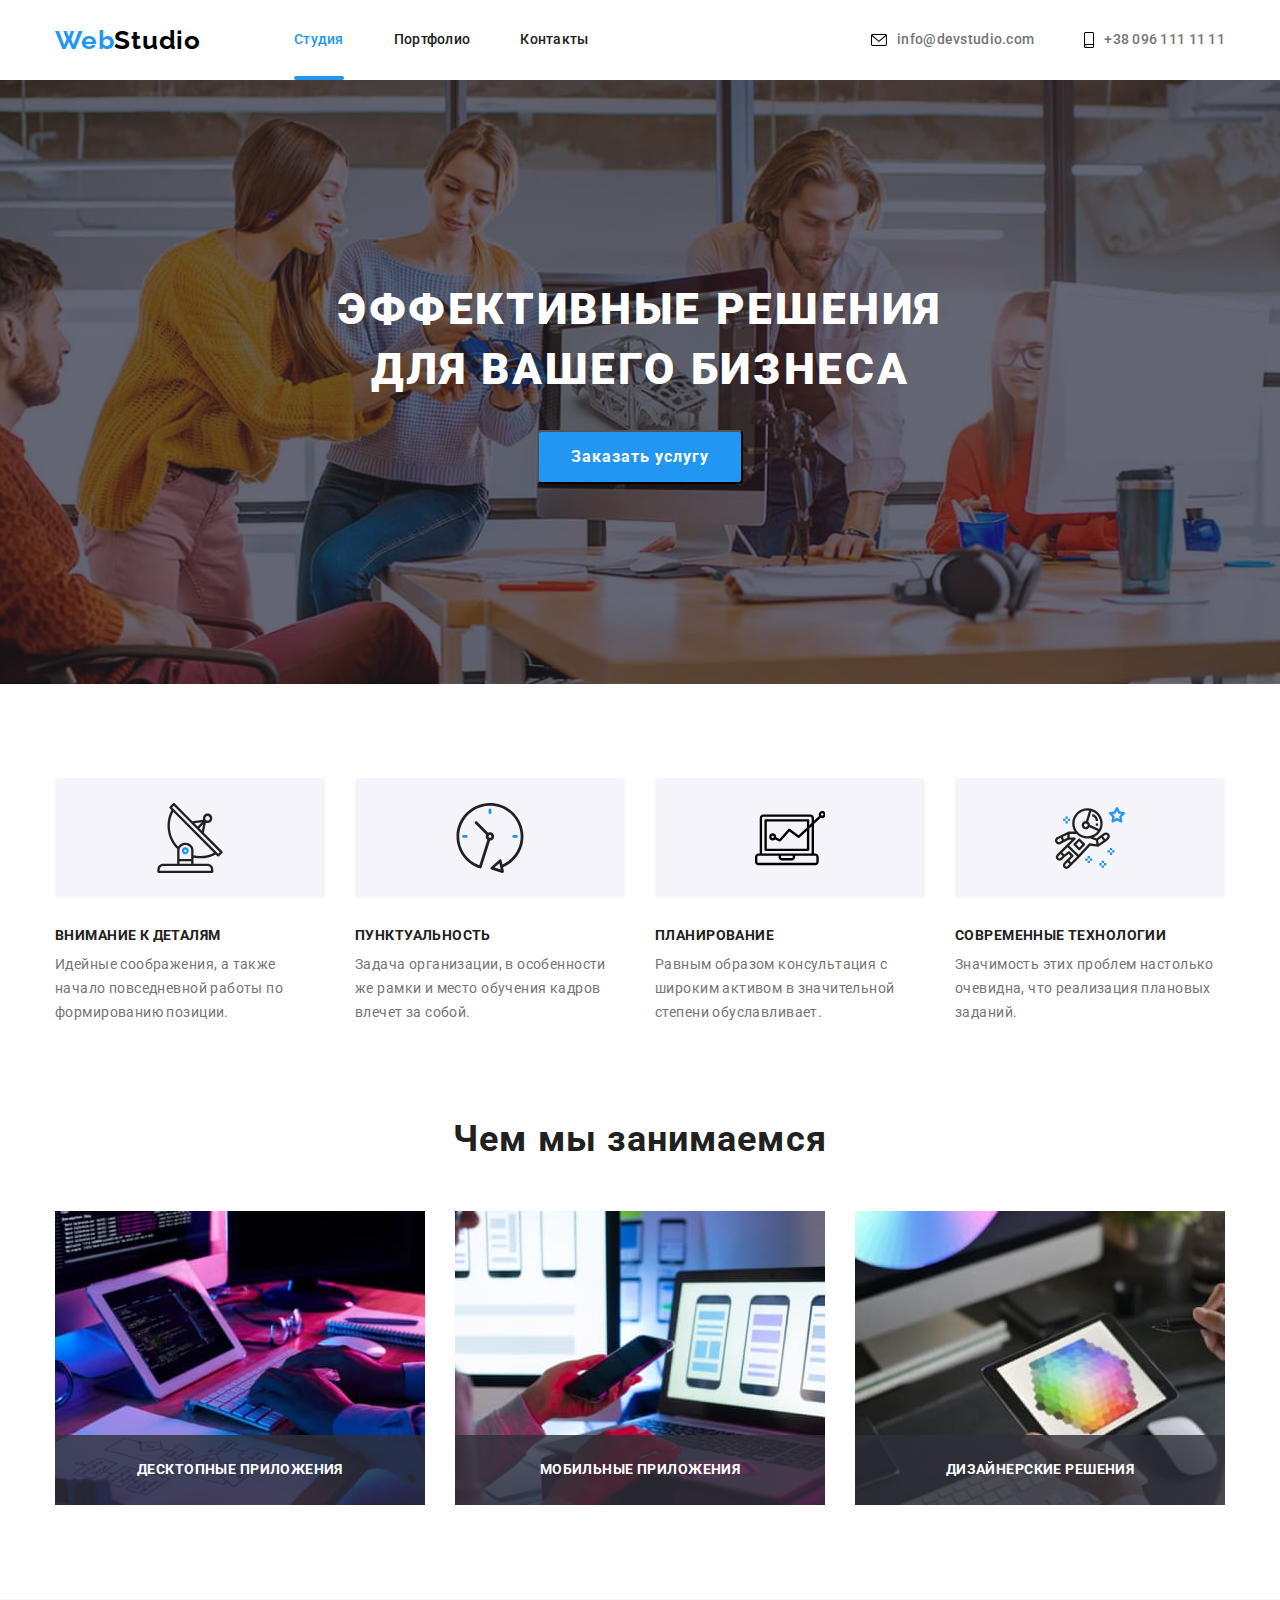
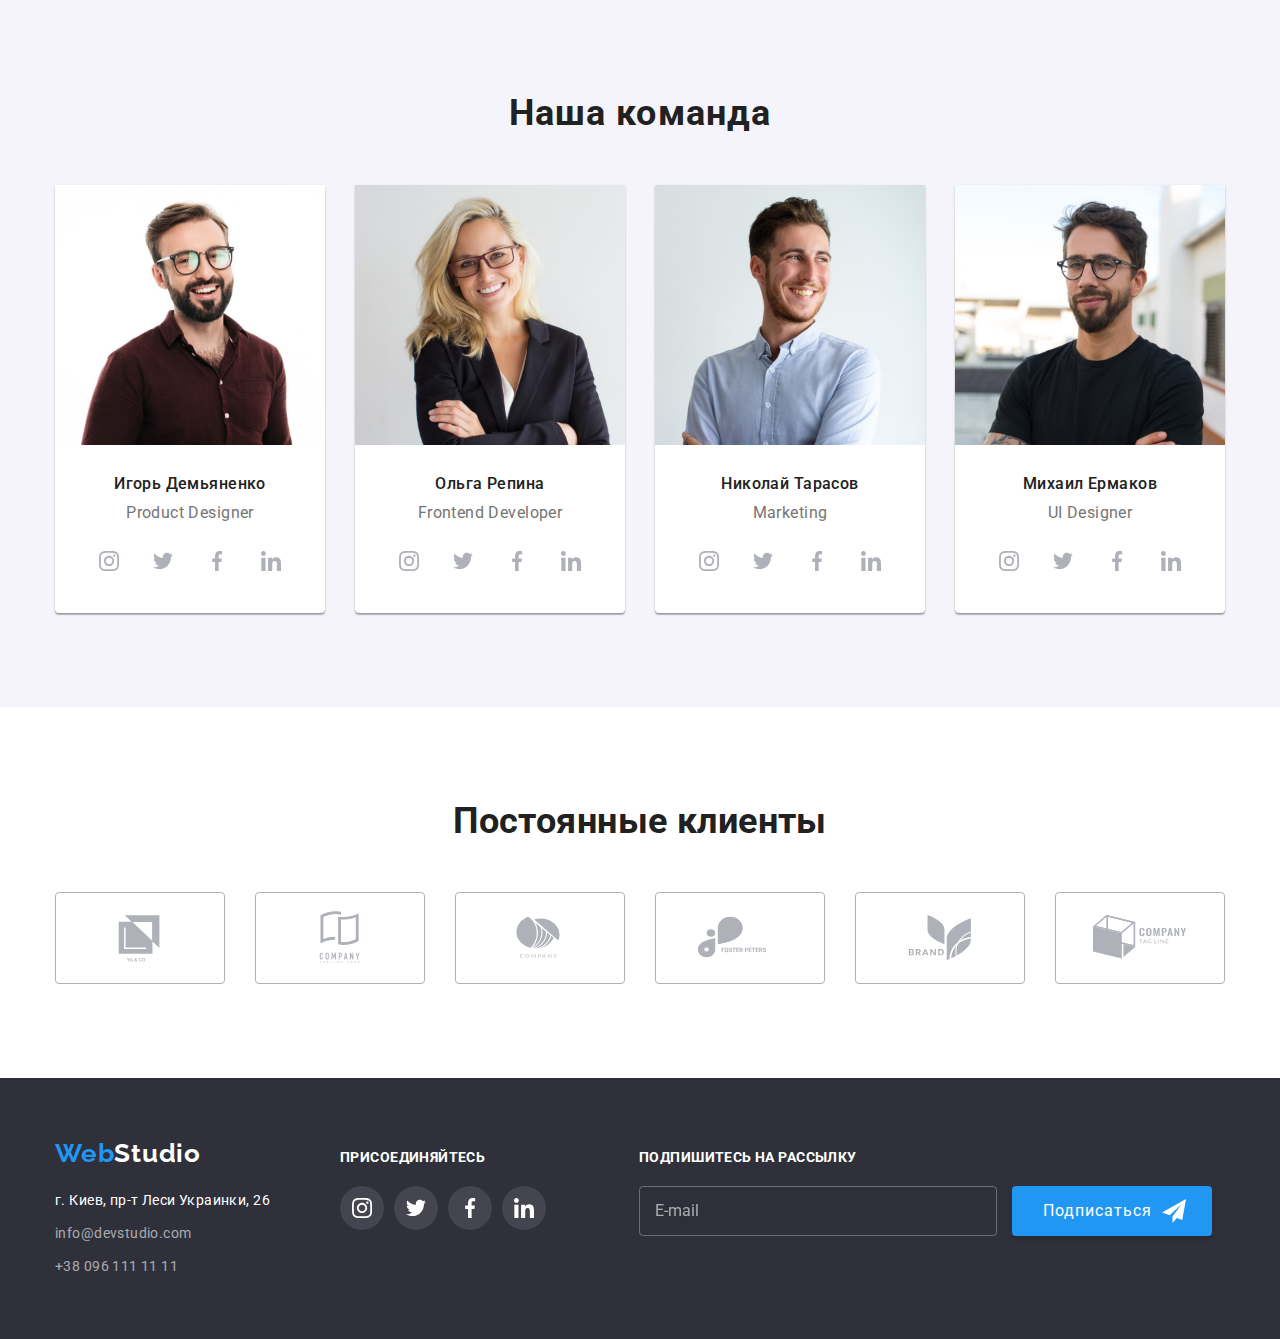
==== index.html @ 23ea7b69 "перенесены файлы 7 дз" ====
<!DOCTYPE html>
<html lang="ru">
    <head>
        <meta charset="UTF-8">
        <meta http-equiv="X-UA-Compatible" content="IE=edge">
        <meta name="viewport" content="width=device-width, initial-scale=1.0">
        <title>WebStudio</title>
        <link href="https://fonts.googleapis.com/css2?family=Raleway:wght@700&family=Roboto:wght@400;500;700;900&display=swap"
            rel="stylesheet">
        <link rel="stylesheet" href="https://cdnjs.cloudflare.com/ajax/libs/modern-normalize/0.2.0/modern-normalize.min.css">
        <link rel="stylesheet" href="./styles.css">
        <link rel="stylesheet" href="./css/main.min.css">
    </head>
    <body>
    <!-- шапка страницы -->
        <header class="header">
            <div class="container">
                <nav class="nav">
                    <a class="logo" lang="en" href="./index.html"> Web<span class="logo--black">Studio</span></a>
                    <ul class="nav__list list">
                        <li class="nav__item">
                            <a class="nav__link nav__link--current" href="./index.html">Студия</a>
                        </li>
                        <li class="nav__item">
                            <a class="nav__link" href="./portfolio.html">Портфолио</a>
                        </li>
                        <li class="nav__item">
                            <a class="nav__link" href="">Контакты</a>
                        </li>
                    </ul>
                </nav>
                <ul class="contacts-list list">
                    <li class="contacts-list__item">
                        <a class="contacts-list__link" href="mailto:info@devstudio.com">
                            <svg class="icon-envelope" width="16px" height="12px">
                                <use href="./images/svg/symbol-defs.svg#icon-envelope"></use>
                            </svg>
                            info@devstudio.com
                        </a>   
                    </li>
                    <li class="contacts-list__item">
                        <a class="contacts-list__link" href="tel:+380961111111">
                            <svg class="icon-phone" width="10px" height="16px">
                                <use href="./images/svg/symbol-defs.svg#icon-smartphone"></use>
                            </svg>
                                +38 096 111 11 11
                        </a>  
                    </li>
                </ul>
            </div>
        </header>

    <!-- тело страницы -->
        <main class="main">
            <!-- секция баннер -->
            <section class="banner section">
                <div class="container">
                    <h1 class="banner__title"><span>Эффективные решения для вашего бизнеса</span></h1>
                    <button class="banner__button" type="button" data-modal-open>Заказать услугу</button>   
                </div>
            </section>
            <!-- секция преимущества -->
            <section class="advantages section">
                <div class="container">
                    <h2 class="visually-hidden">Преимущества</h2>
                        <ul class="advantages__list list">
                            <li class="advantages__item">
                                <div class="advantages__icon">
                                    <svg class="icon-antenna" width="70px" height="70px">
                                        <use href="./images/svg/symbol-defs.svg#icon-antenna"></use>
                                    </svg>
                                </div>
                                <h3 class="advantages__title">Внимание к деталям</h3>
                                <p class="advantages__text">Идейные соображения, а также начало повседневной работы по формированию позиции.</p>
                            </li>
                            <li class="advantages__item">
                                <div class="advantages__icon">
                                    <svg class="icon-clock" width="70px" height="70px">
                                        <use href="./images/svg/symbol-defs.svg#icon-clock"></use>
                                    </svg>
                                </div>
                                <h3 class="advantages__title">Пунктуальность</h3>
                                <p class="advantages__text">Задача организации, в особенности же рамки и место обучения кадров влечет за собой.</p>
                            </li>
                            <li class="advantages__item">
                                <div class="advantages__icon">
                                    <svg class="icon-vector" width="70px" height="70px">
                                        <use href="./images/svg/symbol-defs.svg#icon-vector"></use>
                                    </svg>
                                </div>
                                <h3 class="advantages__title">Планирование</h3>
                                <p class="advantages__text">Равным образом консультация с широким активом в значительной степени обуславливает.</p>
                            </li>
                            <li class="advantages__item">
                                <div class="advantages__icon">
                                    <svg class="icon-astronaut" width="70px" height="70px">
                                        <use href="./images/svg/symbol-defs.svg#icon-astronaut"></use>
                                    </svg>
                                </div>
                                <h3 class="advantages__title">Современные технологии</h3>
                                <p class="advantages__text">Значимость этих проблем настолько очевидна, что реализация плановых заданий.</p>
                            </li>
                        </ul> 
                </div>
            </section>
            <!-- секция чем мы занимаемся -->
            <section class="works section">
                <div class="container">
                    <h2 class="works__title title">Чем мы занимаемся</h2>
                    <ul class="works-list list">
                        <li class="works-list__item">
                            <img src="./images/work1.jpg" alt="Человека набирает html код страницы" width="370">
                            <p class="works-list__description">Десктопные приложения</p>
                        </li>
                        <li class="works-list__item">
                            <img src="./images/work2.jpg" alt="Человек адаптирует вид страницы ноутбука на мобильный телефон" width="370">
                            <p class="works-list__description">Мобильные приложения</p>
                        </li>
                        <li class="works-list__item">
                            <img src="./images/work3.jpg" alt="Человека выбирает градиент цветов на планшете" width="370">
                            <p class="works-list__description">Дизайнерские решения</p>
                        </li>
                    </ul>
                </div>
            </section>
            <!-- секция команда -->
            <section class="team section">
                <div class="container">
                    <h2 class="team__title title">Наша команда</h2>
                    <ul class="team-list list">
                        <li class="team-list__item">
                            <img src="./images/team1.jpg" alt="Игорь Демьяненко" width="270">
                            <div class="team-content">
                                <h3 class="team-list__title title">Игорь Демьяненко</h3>
                                <p class="team-list__text" lang="en">Product Designer</p>
                                <ul class="sociale-list list sociale-list__team">
                                    <li class="sociale-list__item">
                                        <a class="sociale-list__link sociale-list__link--transparent" href="">
                                            <svg class="sociale-list__icon sociale-list__icon--grey">
                                                <use href="./images/svg/symbol-defs.svg#icon-instagram"></use>
                                            </svg>
                                        </a>
                                    </li>
                                    <li class="sociale-list__item">
                                        <a class="sociale-list__link sociale-list__link--transparent" href="">
                                            <svg class="sociale-list__icon sociale-list__icon--grey">
                                                <use href="./images/svg/symbol-defs.svg#icon-twitter"></use>
                                            </svg>
                                        </a>
                                    </li>
                                    <li class="sociale-list__item">
                                        <a class="sociale-list__link sociale-list__link--transparent" href="">
                                            <svg class="sociale-list__icon sociale-list__icon--grey">
                                                <use href="./images/svg/symbol-defs.svg#icon-facebook"></use>
                                            </svg>
                                        </a>
                                    </li>
                                    <li class="sociale-list__item">
                                        <a class="sociale-list__link sociale-list__link--transparent" href="">
                                            <svg class="sociale-list__icon sociale-list__icon--grey">
                                                <use href="./images/svg/symbol-defs.svg#icon-linkedin"></use>
                                            </svg>
                                        </a>
                                    </li>
                                </ul>
                            </div>
                        </li>
                        <li class="team-list__item">
                            <img src="./images/team2.jpg" alt="Ольга Репина" width="270">
                            <div class="team-content">
                                <h3 class="team-list__title title">Ольга Репина</h3>
                                <p class="team-list__text" lang="en">Frontend Developer</p>
                                <ul class="sociale-list list sociale-list__team">
                                    <li class="sociale-list__item">
                                        <a class="sociale-list__link sociale-list__link--transparent" href="">
                                            <svg class="sociale-list__icon sociale-list__icon--grey">
                                                <use href="./images/svg/symbol-defs.svg#icon-instagram"></use>
                                            </svg>
                                        </a>
                                    </li>
                                    <li class="sociale-list__item">
                                        <a class="sociale-list__link sociale-list__link--transparent" href="">
                                            <svg class="sociale-list__icon sociale-list__icon--grey">
                                                <use href="./images/svg/symbol-defs.svg#icon-twitter"></use>
                                            </svg>
                                        </a>
                                    </li>
                                    <li class="sociale-list__item">
                                        <a class="sociale-list__link sociale-list__link--transparent" href="">
                                            <svg class="sociale-list__icon sociale-list__icon--grey">
                                                <use href="./images/svg/symbol-defs.svg#icon-facebook"></use>
                                            </svg>
                                        </a>
                                    </li>
                                    <li class="sociale-list__item">
                                        <a class="sociale-list__link sociale-list__link--transparent" href="">
                                            <svg class="sociale-list__icon sociale-list__icon--grey">
                                                <use href="./images/svg/symbol-defs.svg#icon-linkedin"></use>
                                            </svg>
                                        </a>
                                    </li>
                                </ul>
                            </div>
                        </li>
                        <li class="team-list__item">
                            <img src="./images/team3.jpg" alt="Николай Тарасов" width="270">
                            <div class="team-content">
                                <h3 class="team-list__title title">Николай Тарасов</h3>
                                <p class="team-list__text" lang="en">Marketing</p>
                                <ul class="sociale-list list sociale-list__team">
                                    <li class="sociale-list__item">
                                        <a class="sociale-list__link sociale-list__link--transparent" href="">
                                            <svg class="sociale-list__icon sociale-list__icon--grey">
                                                <use href="./images/svg/symbol-defs.svg#icon-instagram"></use>
                                            </svg>
                                        </a>
                                    </li>
                                    <li class="sociale-list__item">
                                        <a class="sociale-list__link sociale-list__link--transparent" href="">
                                            <svg class="sociale-list__icon sociale-list__icon--grey">
                                                <use href="./images/svg/symbol-defs.svg#icon-twitter"></use>
                                            </svg>
                                        </a>
                                    </li>
                                    <li class="sociale-list__item">
                                        <a class="sociale-list__link sociale-list__link--transparent" href="">
                                            <svg class="sociale-list__icon sociale-list__icon--grey">
                                                <use href="./images/svg/symbol-defs.svg#icon-facebook"></use>
                                            </svg>
                                        </a>
                                    </li>
                                    <li class="sociale-list__item">
                                        <a class="sociale-list__link sociale-list__link--transparent" href="">
                                            <svg class="sociale-list__icon sociale-list__icon--grey">
                                                <use href="./images/svg/symbol-defs.svg#icon-linkedin"></use>
                                            </svg>
                                        </a>
                                    </li>
                                </ul>
                            </div>
                        </li>
                        <li class="team-list__item">
                            <img src="./images/team4.jpg" alt="Михаил Ермаков" width="270">
                            <div class="team-content">
                                <h3 class="team-list__title title">Михаил Ермаков</h3>
                                <p class="team-list__text" lang="en">UI Designer</p>
                                <ul class="sociale-list list sociale-list__team">
                                    <li class="sociale-list__item">
                                        <a class="sociale-list__link sociale-list__link--transparent" href="">
                                            <svg class="sociale-list__icon sociale-list__icon--grey">
                                                <use href="./images/svg/symbol-defs.svg#icon-instagram"></use>
                                            </svg>
                                        </a>
                                    </li>
                                    <li class="sociale-list__item">
                                        <a class="sociale-list__link sociale-list__link--transparent" href="">
                                            <svg class="sociale-list__icon sociale-list__icon--grey">
                                                <use href="./images/svg/symbol-defs.svg#icon-twitter"></use>
                                            </svg>
                                        </a>
                                    </li>
                                    <li class="sociale-list__item">
                                        <a class="sociale-list__link sociale-list__link--transparent" href="">
                                            <svg class="sociale-list__icon sociale-list__icon--grey">
                                                <use href="./images/svg/symbol-defs.svg#icon-facebook"></use>
                                            </svg>
                                        </a>
                                    </li>
                                    <li class="sociale-list__item">
                                        <a class="sociale-list__link sociale-list__link--transparent" href="">
                                            <svg class="sociale-list__icon sociale-list__icon--grey">
                                                <use href="./images/svg/symbol-defs.svg#icon-linkedin"></use>
                                            </svg>
                                        </a>
                                    </li>
                                </ul>
                            </div>
                        </li>
                    </ul>
                </div>
            </section>
            <!-- секция постоянные клиенты -->
            <section class="clients section">
                <div class="container">
                    <h2 class="clients__title title">Постоянные клиенты</h2>
                    <ul class="clients-list list">
                        <li class="clients-list__item">
                            <a class="clients-list__link" href="">
                                <svg class="icon-logo">
                                    <use href="./images/svg/symbol-defs.svg#icon-logo1"></use>
                                </svg>
                            </a>
                        </li>
                        <li class="clients-list__item">
                            <a class="clients-list__link" href="">
                               <svg class="icon-logo">
                                   <use href="./images/svg/symbol-defs.svg#icon-logo2"></use>
                               </svg>
                            </a>
                        </li>
                        <li class="clients-list__item">
                            <a class="clients-list__link" href="">
                               <svg class="icon-logo">
                                   <use href="./images/svg/symbol-defs.svg#icon-logo3"></use>
                               </svg>
                            </a>
                        </li>
                        <li class="clients-list__item"> 
                            <a class="clients-list__link" href="">
                                <svg class="icon-logo">
                                    <use href="./images/svg/symbol-defs.svg#icon-logo4"></use>
                                </svg>
                            </a>
                        </li>
                        <li class="clients-list__item">
                            <a class="clients-list__link" href="">
                                <svg class="icon-logo">
                                    <use href="./images/svg/symbol-defs.svg#icon-logo5"></use>
                                </svg>
                            </a> 
                        </li>
                        <li class="clients-list__item"> 
                            <a class="clients-list__link" href="">
                                <svg class="icon-logo">
                                    <use href="./images/svg/symbol-defs.svg#icon-logo6"></use>
                                </svg>
                            </a>
                        </li>
                    </ul>
                </div>
            </section>
        </main>
    <!-- футер -->
        <footer class="footer">
            <div class="container">
                <div>
                    <a class="footer__logo logo" lang="en" href="./index.html">Web<span class="logo--white">Studio</span></a>
                    <address>
                        <ul class="footer-contacts list">
                            <li class="footer-contacts__item">
                                <a class="footer-contacts__adress" href="https://goo.gl/maps/Vb78Npx7TWDgtV2aA" target="_blank" rel="noreferrer noopener">г. Киев, пр-т Леси Украинки, 26</a>
                            </li>
                            <li class="footer-contacts__item">
                                <a class="footer-contacts__mail" href="mailto:info@devstudio.com">info@devstudio.com</a>
                            </li>
                            <li class="footer-contacts__item">
                                <a class="footer-contacts__tel" href="tel:+380961111111">+38 096 111 11 11</a>
                            </li>
                        </ul>
                    </address>
                </div>
                <div class="footer-sociale">
                    <h2 class="footer-sociale__title title">Присоединяйтесь</h2>
                    <ul class="sociale-list list">
                        <li class="sociale-list__item">
                            <a class="sociale-list__link sociale-list__link--dark" href="">
                                <svg class="sociale-list__icon sociale-list__icon-white">
                                    <use href="./images/svg/symbol-defs.svg#icon-instagram"></use>
                                </svg>
                            </a>
                        </li>
                        <li class="sociale-list__item">
                            <a class="sociale-list__link sociale-list__link--dark" href="">
                                <svg class="sociale-list__icon sociale-list__icon-white">
                                    <use href="./images/svg/symbol-defs.svg#icon-twitter"></use>
                                </svg>
                            </a>
                        </li>
                        <li class="sociale-list__item">
                            <a class="sociale-list__link sociale-list__link--dark" href="">
                                <svg class="sociale-list__icon sociale-list__icon-white">
                                    <use href="./images/svg/symbol-defs.svg#icon-facebook"></use>
                                </svg>
                            </a>
                        </li>
                        <li class="sociale-list__item">
                            <a class="sociale-list__link sociale-list__link--dark" href="">
                                <svg class="sociale-list__icon sociale-list__icon-white">
                                    <use href="./images/svg/symbol-defs.svg#icon-linkedin"></use>
                                </svg>
                            </a>
                        </li>
                    </ul>
                </div>
                <div class="subscription">
                    <h2 class="subscription__title title">Подпишитесь на рассылку</h2>
                    <form name="subscription__form">
                        <label for="email">
                            <input class="footer__input" type="email" name="email" id="email" placeholder="E-mail"/>
                        </label>                                        
                        <button class="footer__button" type="submit">Подписаться
                            <svg class="icon-submit" width="24px" height="24px">
                                <use href="./images/svg/symbol-defs.svg#icon-send"></use>
                            </svg>
                        </button>
                    </form>
                </div>
            </div>
        </footer>
        <div class="backdrop is-hidden" data-modal>
            <div class="modal">
                <button class="modal__button--close" data-modal-close>
                    <svg class="icon-close" width="18px" height="18px">
                        <use href="./images/svg/symbol-defs.svg#icon-close"></use>
                    </svg>
                </button>
                <form class="modal-form" action="#">
                    <div class="modal-form__wrapper">
                        <p class="modal-form__head">Оставьте свои данные, мы вам перезвоним</p>
                        <label class="modal-form__type" for="user-name"> Имя
                            <span class="modal-form__box">
                                <input class="modal-form__input" type="text" name="user-name" id="user-name" minlength="2" pattern="[a-zA-Zа-яёА-ЯЁ]+" title="Имя должно содержать символы латиницы или кирилицы" required>
                                <svg class="modal-form__icon" width="18px" height="18px">
                                    <use href="./images/svg/symbol-defs.svg#icon-user"></use>
                                </svg>
                            </span>
                        </label>
                        <label class="modal-form__type" for="phone-number"> Телефон
                            <span class="modal-form__box">
                                <input class="modal-form__input" type="tel" name="phone-number" id="phone-number" pattern="[0-9]{3}-[0-9]{3}-[0-9]{2}-[0-9]{2}" title="000-000-00-00" required>
                                <svg class="modal-form__icon" width="18px" height="18px">
                                    <use href="./images/svg/symbol-defs.svg#icon-phone"></use>
                                </svg>
                            </span>
                        </label>
                        <label class="modal-form__type" for="mail"> Почта
                            <span class="modal-form__box">
                                <input class="modal-form__input" type="email" name="email" id="mail" required>
                                <svg class="modal-form__icon" width="18px" height="18px">
                                    <use href="./images/svg/symbol-defs.svg#icon-email"></use>
                                </svg>
                            </span>
                        </label>
                        <label class="modal-form__type" for="feedback"> Комментарий
                            <span class="modal-form__box">
                                <textarea class="modal-form__feedback" name="text" id="feedback" placeholder="Введите текст"></textarea>
                            </span>
                        </label>
                        <label class="checkbox-label" for="modal-checkbox">
                            <input class="modal-form__checkbox visually-hidden" type="checkbox" id="modal-checkbox"/>
                            <span class="checkbox-box"></span>
                            <span class="modal-form__text">
                                <span class="modal-form__link">Соглашаюсь с рассылкой и принимаю
                                    <a class="modal-form__contract-link" href="#">Условия договора</a>
                                </span>
                            </span>
                        </label>
                        <button class="modal__button--submit" type="submit">Отправить</button>
                    </div>
                </form>
            </div>
        </div>
        <script src="./js/modal.js"></script>
    </body>
</html>
---- css/main.min.css ----
:root{--title-text-color: #212121;--primary-text-color: #757575;--accent-color: #2196f3}.visually-hidden{position:absolute !important;clip:rect(1px 1px 1px 1px);clip:rect(1px, 1px, 1px, 1px);padding:0 !important;border:0 !important;height:1px !important;width:1px !important;overflow:hidden}html{box-sizing:border-box}*,*::before,*::after{box-sizing:border-box}body{font-family:Roboto, sans-serif;font-size:14px;line-height:1.71;letter-spacing:0.03em;color:var(--primary-text-color)}h1,h2,h3,h4,h5,h6,p,ul,ol{margin:0;padding:0}img{display:block}.title{color:var(--title-text-color);font-weight:bold;font-size:36px;line-height:1.16}.list{list-style:none;margin:0;padding:0}.section{padding-top:94px;padding-bottom:94px}.container{width:1200px;padding-right:15px;padding-left:15px;margin:0px auto}.banner__button{font-family:inherit;font-weight:bold;font-size:16px;line-height:1.87;letter-spacing:0.06em;color:#ffffff;background:var(--accent-color);padding:10px 32px;border-radius:4px;display:block;margin-right:auto;margin-left:auto}.sociale-list{display:flex}.sociale-list__item:not(:first-child){margin-left:10px}.sociale-list__icon{width:20px;height:20px;fill:#ffffff}.sociale-list__icon--grey{fill:#afb1b8;transition-property:fill}.sociale-list__link{display:flex;justify-content:center;align-items:center;width:44px;height:44px;border-radius:50%;background:rgba(255,255,255,0.1)}.sociale-list__link--transparent{transition-property:background-color;transition-duration:250ms;transition-timing-function:cubic-bezier(0.4, 0, 0.2, 1)}.sociale-list__link--transparent:hover,.sociale-list__link--transparent:focus{background-color:var(--accent-color)}.sociale-list__link--transparent:hover .sociale-list__icon--grey,.sociale-list__link--transparent:focus .sociale-list__icon--grey{fill:#ffffff}.sociale-list__link--dark{transition-property:background;transition-duration:250ms;transition-timing-function:cubic-bezier(0.4, 0, 0.2, 1)}.sociale-list__link--dark:hover,.sociale-list__link--dark:focus{background:var(--accent-color)}.logo,.logo--white,.logo--black{font-family:Raleway, sans-serif;font-weight:bold;font-size:26px;line-height:1.19;letter-spacing:0.03em;text-decoration:none;margin-left:0px}.logo{color:var(--accent-color)}.logo--white{color:#ffffff}.logo--black{color:#000000}.backdrop{position:fixed;left:0px;top:0px;width:100%;height:100%;background:rgba(0,0,0,0.2);transition-property:opacity, visibility;transition-duration:250ms;transition-timing-function:cubic-bezier(0.4, 0, 0.2, 1)}.backdrop.is-hidden{opacity:0;pointer-events:none;visibility:hidden}.modal{position:absolute;top:50%;left:50%;transform:translate(-50%, -50%);min-width:528px;min-height:581px;background-color:#ffffff;box-shadow:0px 1px 3px rgba(0,0,0,0.12),0px 1px 1px rgba(0,0,0,0.14),0px 2px 1px rgba(0,0,0,0.2);border-radius:4px;padding:40px}.modal__button--close{position:absolute;top:8px;right:8px;display:flex;justify-content:center;align-items:center;width:30px;height:30px;border-radius:50%;border:1px solid rgba(0,0,0,0.1);background-color:transparent;cursor:pointer;transition-property:fill;transition-duration:250ms;transition-timing-function:cubic-bezier(0.4, 0, 0.2, 1)}.modal__button--close:hover,.modal__button--close:focus{fill:var(--accent-color)}.modal-form__wrapper{display:block}.modal-form__head{font-size:20px;font-weight:bold;line-height:1.15;color:#212121;margin-bottom:12px}.modal-form__type{display:block;font-size:12px;line-height:1.16;letter-spacing:0.01em;color:#757575}.modal-form__box{position:relative;display:block;margin-bottom:10px}.modal-form__input{position:relative;display:block;height:40px;width:100%;border:1px solid rgba(33,33,33,0.2);border-radius:4px;padding-left:42px;margin-top:4px;outline:none}.modal-form__input:focus{border-color:var(--accent-color)}.modal-form__link{margin-left:7px}.modal-form__icon{position:absolute;top:50%;left:12px;transform:translateY(-50%);transition-property:fill;transition-duration:250ms;transition-timing-function:cubic-bezier(0.4, 0, 0.2, 1)}.modal-form__contract-link{font-size:14px;line-height:1.71;text-decoration-line:underline;color:var(--accent-color)}.modal-form__feedback{width:100%;height:120px;padding:12px 16px;border:1px solid rgba(33,33,33,0.2);border-radius:4px;outline:none;resize:none;margin-top:4px;transition-property:border-color;transition-duration:250ms;transition-timing-function:cubic-bezier(0.4, 0, 0.2, 1)}.modal-form__feedback::placeholder{font-size:12px;line-height:1.16;letter-spacing:0.01em;color:rgba(117,117,117,0.5)}.modal-form__feedback:focus{border-color:var(--accent-color)}.modal-form__checkbox:checked+.checkbox-box{background-color:var(--accent-color);background-image:url(../images/svg/iconcheck.svg);background-repeat:no-repeat;background-position:center;background-origin:border-box;border-color:transparent}.modal-form__checkbox:checked+.checkbox-box:focus+.checkbox-box{border-color:var(--accent-color)}.checkbox-label{display:flex;align-items:center;margin-bottom:30px;padding-left:14px;font-size:12px;line-height:1.16;letter-spacing:0.01em;color:#757575}.checkbox-box{width:15px;height:15px;border:2px solid #212121;border-radius:2px}.modal__button--submit{display:block;padding:10px 55px;width:200px;height:50px;font-size:16px;line-height:1.87;letter-spacing:0.06em;color:#ffffff;background:#188ce8;box-shadow:0px 4px 4px rgba(0,0,0,0.15);border-radius:4px;outline:none;cursor:pointer;border:transparent;margin:0 auto}.header .container{background-color:#ffffff;display:flex;align-items:center}.nav{display:flex;align-items:center}.nav__list{display:flex;margin-left:93px;justify-content:space-between}.nav__link{display:block;font-weight:500;font-size:14px;line-height:1.14;letter-spacing:0.02em;color:#212121;text-decoration:none;transition-property:color;transition-duration:250ms;transition-timing-function:cubic-bezier(0.4, 0, 0.2, 1);padding-top:32px;padding-bottom:32px}.nav__link:hover,.nav__link:focus{color:var(--accent-color)}.nav__link--current{position:relative;color:var(--accent-color)}.nav__link--current::after{content:"";display:block;position:absolute;width:100%;height:4px;background:var(--accent-color);border-radius:2px;bottom:0}.nav__item:not(:first-child){margin-left:50px}.contacts-list{display:flex;font-weight:500;font-size:14px;line-height:1.14;letter-spacing:0.02em;margin-left:auto}.contacts-list__item:not(:first-child){margin-left:50px}.contacts-list__link{display:flex;align-items:center;color:#757575;text-decoration:none;transition-property:color;transition-duration:250ms;transition-timing-function:cubic-bezier(0.4, 0, 0.2, 1)}.contacts-list__link:hover,.contacts-list__link:focus{color:var(--accent-color)}.contacts-list__link:hover .icon-envelope,.contacts-list__link:hover .icon-envelope,.contacts-list__link:hover .icon-phone,.contacts-list__link:hover .icon-phone,.contacts-list__link:focus .icon-envelope,.contacts-list__link:focus .icon-envelope,.contacts-list__link:focus .icon-phone,.contacts-list__link:focus .icon-phone{fill:var(--accent-color)}.icon-envelope,.icon-phone{margin-right:10px;transition-property:fill;transition-duration:250ms;transition-timing-function:cubic-bezier(0.4, 0, 0.2, 1)}.icon-envelope:hover,.icon-envelope:focus{fill:var(--accent-color)}.icon-phone:hover,.icon-phone:focus{fill:var(--accent-color)}.banner{max-width:1600px;background-color:#2f303a;background-image:linear-gradient(rgba(47,48,58,0.4), rgba(47,48,58,0.4)),url(../images/hero.jpg);background-repeat:no-repeat;background-position:center;background-size:cover;padding:200px 0px;margin-left:auto;margin-right:auto}.banner__title{font-weight:900;font-size:44px;line-height:1.36;text-align:center;letter-spacing:0.06em;text-transform:uppercase;color:#ffffff;margin-bottom:30px;margin-left:auto;margin-right:auto;width:696px}.advantages__title{font-weight:bold;font-size:14px;line-height:1.14;letter-spacing:0.03em;text-transform:uppercase;margin-bottom:10px;color:var(--title-text-color)}.advantages__list{display:flex}.advantages__item{width:270px}.advantages__item:not(:first-child){margin-left:30px}.advantages__icon{display:flex;height:120px;justify-content:center;align-items:center;background:#f5f4fa;border-radius:4px;margin-bottom:30px}.works{padding-top:0px}.works__title{text-align:center;margin-bottom:50px;font-weight:bold;font-size:36px;line-height:1.16;letter-spacing:0.03em}.works-list{display:flex;justify-content:space-between}.works-list__item{position:relative}.works-list__description{position:absolute;width:100%;bottom:0px;font-weight:bold;font-size:14px;line-height:1.14;text-align:center;text-transform:uppercase;color:#ffffff;background:rgba(47,48,58,0.8);padding-top:27px;padding-bottom:27px}.team{background:#f5f4fa}.team__title{text-align:center;margin-bottom:50px;font-weight:bold;font-size:36px;line-height:1.16;letter-spacing:0.03em;color:var(--title-text-color)}.team-list{display:flex;justify-content:space-between}.team-list__item{text-align:center;background:#ffffff;box-shadow:0px 1px 3px rgba(0,0,0,0.12),0px 1px 1px rgba(0,0,0,0.14),0px 2px 1px rgba(0,0,0,0.2);border-radius:0px 0px 4px 4px}.team-list__title{font-weight:500;font-size:16px;line-height:1.18;margin-bottom:10px}.team-list__text{font-size:16px;line-height:1.18;margin-bottom:16px}.team-content{padding:30px 0px}.sociale-list__team{justify-content:center}.clients{background:#ffffff}.clients__title{text-align:center;margin-bottom:50px}.clients-list{display:flex;flex-wrap:wrap;margin-top:-30px;margin-left:-30px}.clients-list__item{flex-basis:calc((100% - 6 * 30px) / 6);margin-top:30px;margin-left:30px}.clients-list__link{display:flex;justify-content:center;align-items:center;width:170px;height:92px;border:1px solid #afb1b8;border-radius:4px;transition-property:border-color;transition-duration:250ms;transition-timing-function:cubic-bezier(0.4, 0, 0.2, 1)}.clients-list__link:hover,.clients-list__link:focus{border-color:var(--accent-color)}.clients-list__link:hover .icon-logo,.clients-list__link:focus .icon-logo{fill:var(--accent-color)}.icon-logo{width:106px;height:60px;fill:#afb1b8;transition-property:fill}.footer{left:0px;background:#2f303a;padding:60px 0px}.footer .container{display:flex;align-items:baseline}.footer__logo{display:inline-block;margin-bottom:20px}.footer__input{width:358px;height:50px;background-color:transparent;padding:15px;border:1px solid rgba(255,255,255,0.3);box-sizing:border-box;filter:drop-shadow(0px 4px 4px rgba(0,0,0,0.15));border-radius:4px;outline:none;color:#ffffff}.footer__input:focus{border-color:var(--accent-color);transition-property:border-color;transition-duration:250ms;transition-timing-function:cubic-bezier(0.4, 0, 0.2, 1)}.footer__input::placeholder{font-size:16px;line-height:1.25;color:rgba(255,255,255,0.6)}.footer__button{display:inline-flex;align-items:center;text-align:center;width:200px;height:50px;font-size:16px;line-height:1.87;letter-spacing:0.06em;padding:10px;padding-left:29px;margin-left:12px;background:var(--accent-color);color:#ffffff;box-shadow:0px 4px 4px rgba(0,0,0,0.15);border-radius:4px;border-color:transparent;cursor:pointer;outline:none}.footer-contacts__item:not(:last-child){margin-bottom:9px}.footer-contacts__adress{color:#ffffff}.footer-contacts__mail,.footer-contacts__tel{color:rgba(255,255,255,0.6)}.footer-contacts__adress,.footer-contacts__mail,.footer-contacts__tel{text-decoration:none;font-style:normal;transition-property:color;transition-duration:250ms;transition-timing-function:cubic-bezier(0.4, 0, 0.2, 1)}.footer-contacts__adress:hover,.footer-contacts__adress:focus,.footer-contacts__mail:hover,.footer-contacts__mail:focus,.footer-contacts__tel:hover,.footer-contacts__tel:focus{color:var(--accent-color)}.footer-sociale{margin-left:70px}.footer-sociale__title{font-size:14px;line-height:1.14;text-transform:uppercase;color:#ffffff;margin-bottom:20px}.subscription{margin-left:93px}.subscription__title{font-size:14px;line-height:1.14;text-transform:uppercase;color:#ffffff;margin-bottom:20px}.icon-submit{margin-left:10px}.portfolio{border-bottom:1px solid #ececec}.portfolio-img{display:block;width:100%}.filter-list{display:flex;justify-content:center;margin-bottom:50px}.filter-list__item:not(:first-child){margin-left:8px}.filter-list__button{font-family:inherit;font-style:normal;font-weight:500;font-size:16px;line-height:1.62;text-align:center;letter-spacing:0.03em;color:#212121;background:#f5f4fa;cursor:pointer;border-radius:4px;border-color:transparent;outline:none;padding:6px 22px;transition-property:background, color, box-shadow;transition-duration:250ms;transition-timing-function:cubic-bezier(0.4, 0, 0.2, 1)}.filter-list__button:hover,.filter-list__button:focus{background:var(--accent-color);color:#ffffff;box-shadow:0px 3px 1px rgba(0,0,0,0.1),0px 1px 2px rgba(0,0,0,0.08),0px 2px 2px rgba(0,0,0,0.12)}.type-list{display:flex;flex-wrap:wrap;margin-top:-30px;margin-left:-30px}.type-list__item{flex-basis:calc((100% - 3 * 30px) / 3);margin-top:30px;margin-left:30px;transition-property:box-shadow;transition-duration:250ms;transition-timing-function:cubic-bezier(0.4, 0, 0.2, 1)}.type-list__item:hover,.type-list__item:focus{box-shadow:0px 3px 1px rgba(0,0,0,0.1),0px 1px 2px rgba(0,0,0,0.08),0px 2px 2px rgba(0,0,0,0.12)}.type-list__item:hover .type-list__description,.type-list__item:hover .type-list__description,.type-list__item:focus .type-list__description,.type-list__item:focus .type-list__description{transform:translateY(0%)}.type-list__link{display:block;color:#757575;text-decoration:none;margin:0;padding:0}.type-list__card{position:relative;overflow:hidden}.type-list__description{position:absolute;top:0;left:0;height:100%;width:100%;overflow:auto;transform:translateY(100%);color:#ffffff;background:rgba(33,150,243,0.9);padding-left:24px;padding-top:63px;padding-right:24px;padding-bottom:63px;font-size:18px;line-height:1.56;transition-property:transform;transition-duration:250ms;transition-timing-function:cubic-bezier(0.4, 0, 0.2, 1)}.type-list__cover{padding-left:24px;padding-right:24px;border-bottom:1px solid #eeeeee;border-right:1px solid #eeeeee;border-left:1px solid #eeeeee;padding-top:20px;padding-bottom:20px}.type-list__title{color:var(--title-text-color);font-weight:bold;font-size:18px;line-height:2;letter-spacing:0.06em;margin-bottom:4px;margin-top:0}.type-list__text{font-size:16px;line-height:1.8;margin-bottom:0;margin-top:0}
/*# sourceMappingURL=main.min.css.map */
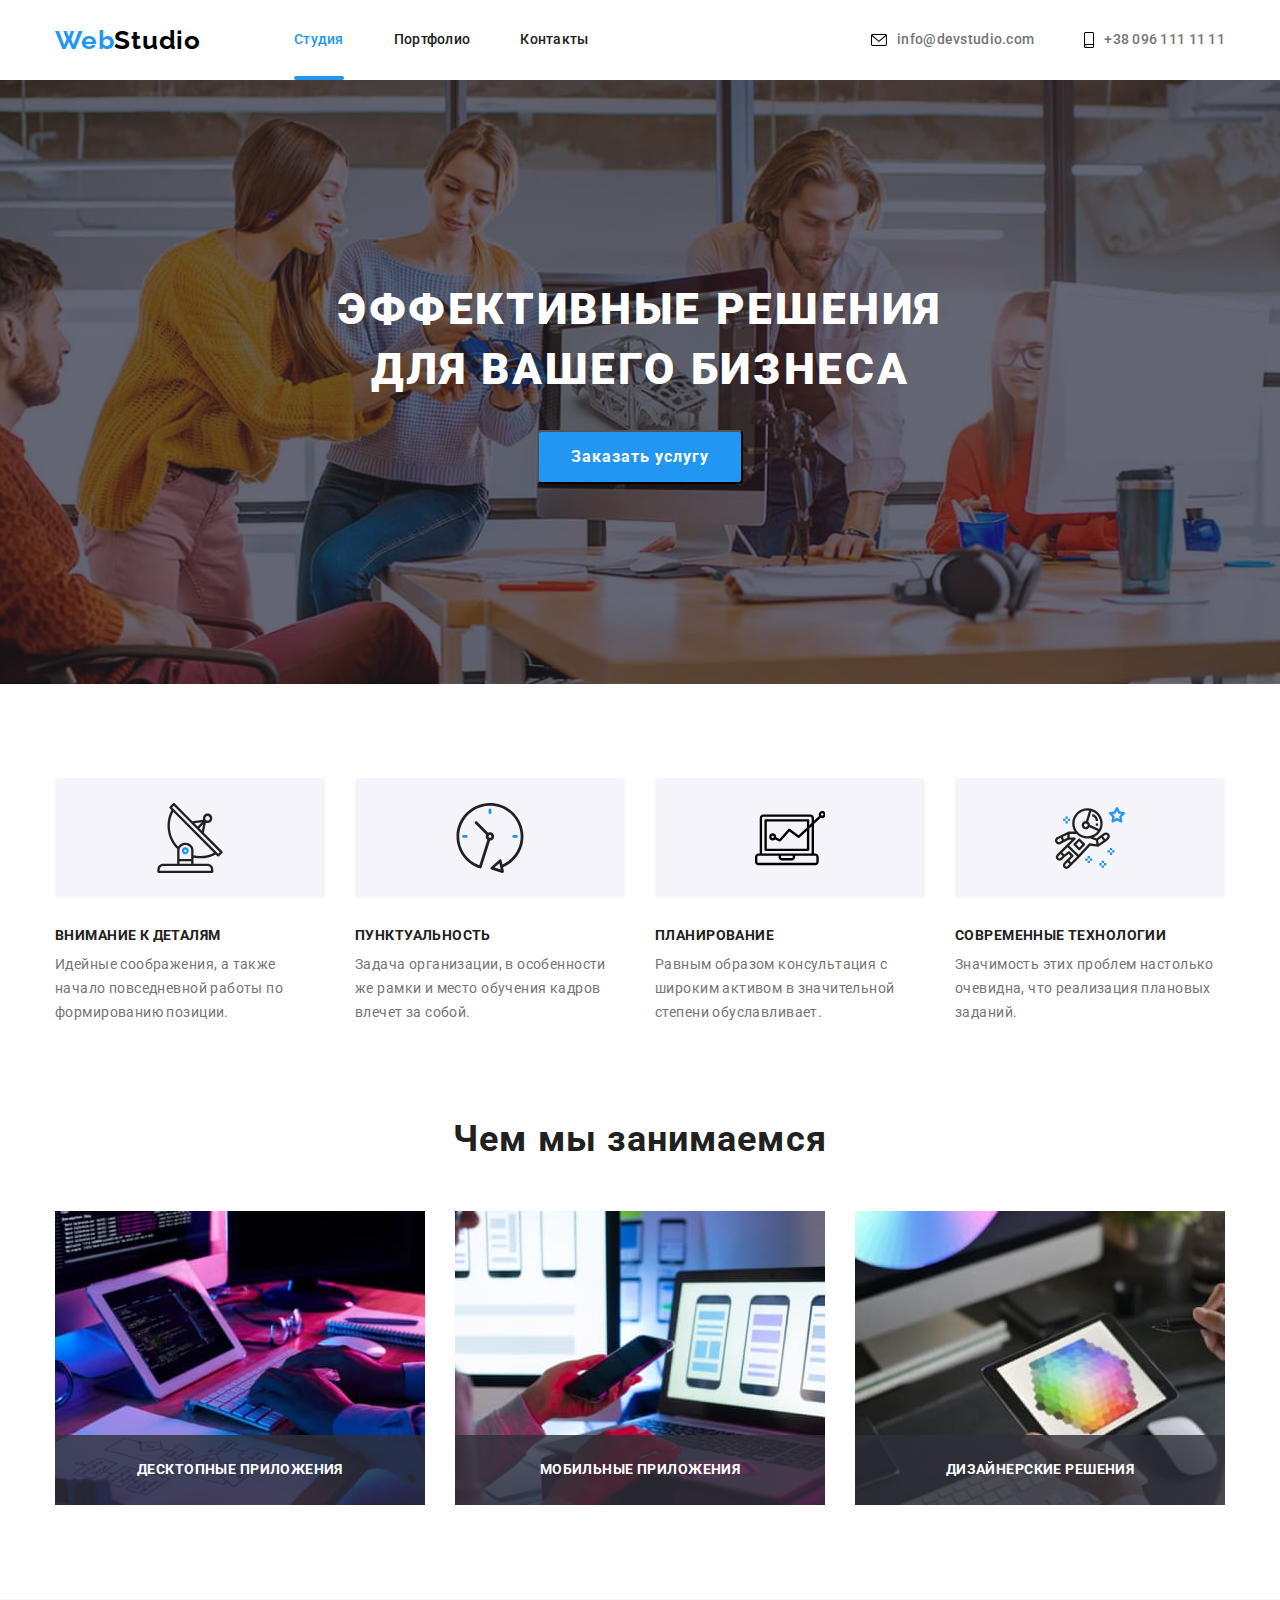
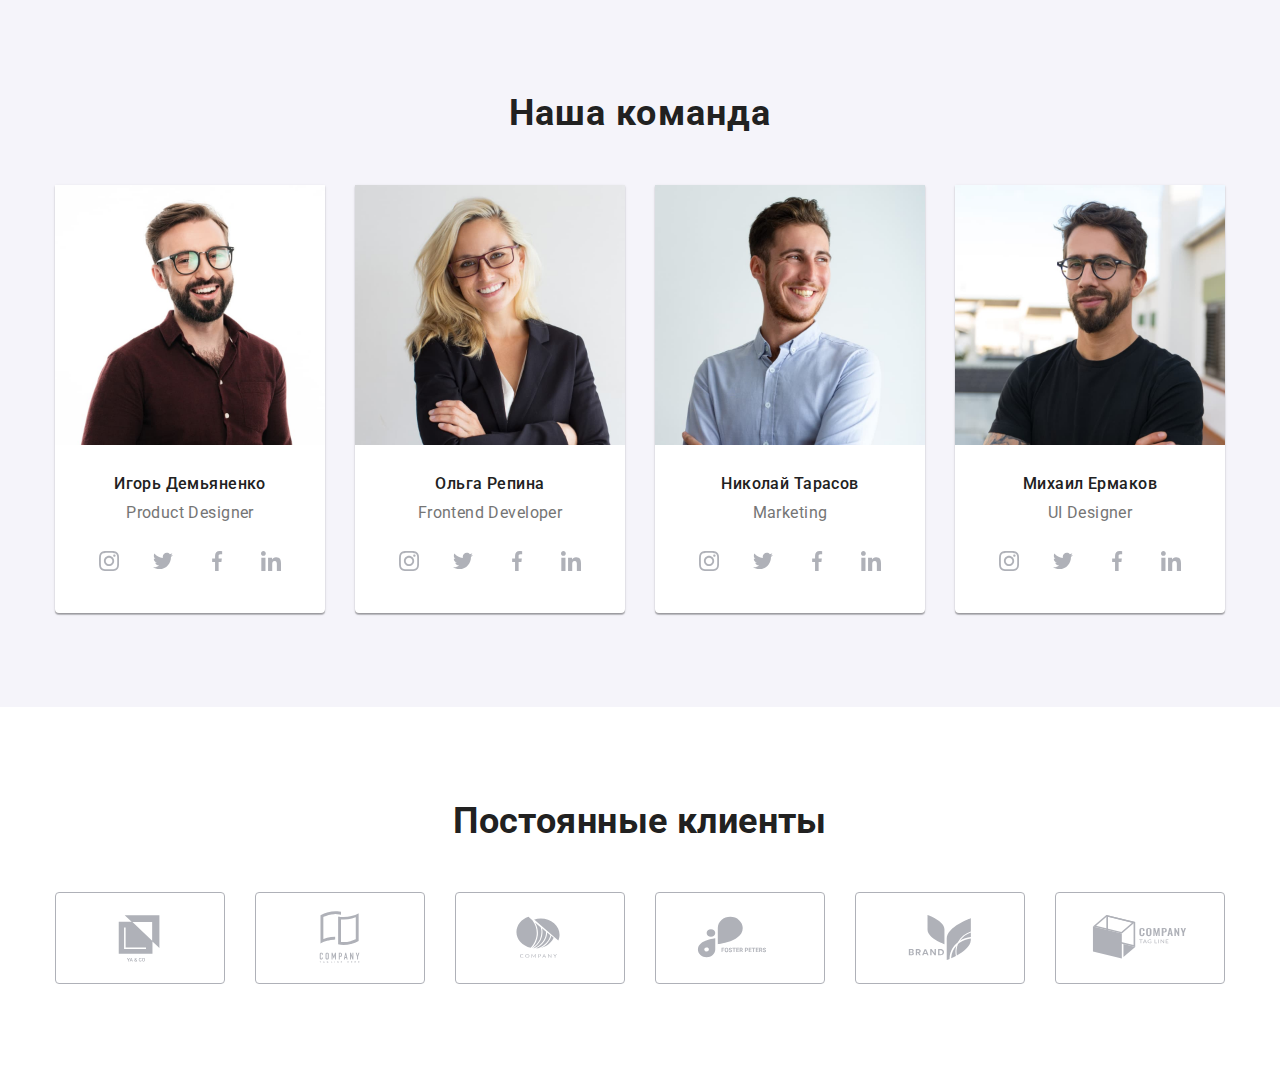
==== commit 80446c6e: "адаптивная верстка части индекса" ====
--- a/index.html
+++ b/index.html
@@ -8,15 +8,14 @@
         <link href="https://fonts.googleapis.com/css2?family=Raleway:wght@700&family=Roboto:wght@400;500;700;900&display=swap"
             rel="stylesheet">
         <link rel="stylesheet" href="https://cdnjs.cloudflare.com/ajax/libs/modern-normalize/0.2.0/modern-normalize.min.css">
-        <link rel="stylesheet" href="./styles.css">
         <link rel="stylesheet" href="./css/main.min.css">
     </head>
     <body>
     <!-- шапка страницы -->
         <header class="header">
             <div class="container">
+                <a class="logo" lang="en" href="./index.html"> Web<span class="logo--black">Studio</span></a>
                 <nav class="nav">
-                    <a class="logo" lang="en" href="./index.html"> Web<span class="logo--black">Studio</span></a>
                     <ul class="nav__list list">
                         <li class="nav__item">
                             <a class="nav__link nav__link--current" href="./index.html">Студия</a>
@@ -29,6 +28,11 @@
                         </li>
                     </ul>
                 </nav>
+                <button type="button" class="mobile-menu__button">
+                    <svg class="mobile-menu__icon" width="40px" height="40px">
+                        <use href="./images/svg/symbol-defs.svg#icon-burger"></use>
+                    </svg>
+                </button>
                 <ul class="contacts-list list">
                     <li class="contacts-list__item">
                         <a class="contacts-list__link" href="mailto:info@devstudio.com">
@@ -331,10 +335,10 @@
             </section>
         </main>
     <!-- футер -->
-        <footer class="footer">
+        <!-- <footer class="footer">
             <div class="container">
-                <div>
-                    <a class="footer__logo logo" lang="en" href="./index.html">Web<span class="logo--white">Studio</span></a>
+                <a class="footer__logo logo" lang="en" href="./index.html">Web<span class="logo--white">Studio</span></a>
+                <div class="footer-contacts">
                     <address>
                         <ul class="footer-contacts list">
                             <li class="footer-contacts__item">
@@ -396,7 +400,8 @@
                     </form>
                 </div>
             </div>
-        </footer>
+        </footer> -->
+        <!-- Модальное окно -->
         <div class="backdrop is-hidden" data-modal>
             <div class="modal">
                 <button class="modal__button--close" data-modal-close>
--- a/css/main.min.css
+++ b/css/main.min.css
@@ -1,2 +1,2 @@
-:root{--title-text-color: #212121;--primary-text-color: #757575;--accent-color: #2196f3}.visually-hidden{position:absolute !important;clip:rect(1px 1px 1px 1px);clip:rect(1px, 1px, 1px, 1px);padding:0 !important;border:0 !important;height:1px !important;width:1px !important;overflow:hidden}html{box-sizing:border-box}*,*::before,*::after{box-sizing:border-box}body{font-family:Roboto, sans-serif;font-size:14px;line-height:1.71;letter-spacing:0.03em;color:var(--primary-text-color)}h1,h2,h3,h4,h5,h6,p,ul,ol{margin:0;padding:0}img{display:block}.title{color:var(--title-text-color);font-weight:bold;font-size:36px;line-height:1.16}.list{list-style:none;margin:0;padding:0}.section{padding-top:94px;padding-bottom:94px}.container{width:1200px;padding-right:15px;padding-left:15px;margin:0px auto}.banner__button{font-family:inherit;font-weight:bold;font-size:16px;line-height:1.87;letter-spacing:0.06em;color:#ffffff;background:var(--accent-color);padding:10px 32px;border-radius:4px;display:block;margin-right:auto;margin-left:auto}.sociale-list{display:flex}.sociale-list__item:not(:first-child){margin-left:10px}.sociale-list__icon{width:20px;height:20px;fill:#ffffff}.sociale-list__icon--grey{fill:#afb1b8;transition-property:fill}.sociale-list__link{display:flex;justify-content:center;align-items:center;width:44px;height:44px;border-radius:50%;background:rgba(255,255,255,0.1)}.sociale-list__link--transparent{transition-property:background-color;transition-duration:250ms;transition-timing-function:cubic-bezier(0.4, 0, 0.2, 1)}.sociale-list__link--transparent:hover,.sociale-list__link--transparent:focus{background-color:var(--accent-color)}.sociale-list__link--transparent:hover .sociale-list__icon--grey,.sociale-list__link--transparent:focus .sociale-list__icon--grey{fill:#ffffff}.sociale-list__link--dark{transition-property:background;transition-duration:250ms;transition-timing-function:cubic-bezier(0.4, 0, 0.2, 1)}.sociale-list__link--dark:hover,.sociale-list__link--dark:focus{background:var(--accent-color)}.logo,.logo--white,.logo--black{font-family:Raleway, sans-serif;font-weight:bold;font-size:26px;line-height:1.19;letter-spacing:0.03em;text-decoration:none;margin-left:0px}.logo{color:var(--accent-color)}.logo--white{color:#ffffff}.logo--black{color:#000000}.backdrop{position:fixed;left:0px;top:0px;width:100%;height:100%;background:rgba(0,0,0,0.2);transition-property:opacity, visibility;transition-duration:250ms;transition-timing-function:cubic-bezier(0.4, 0, 0.2, 1)}.backdrop.is-hidden{opacity:0;pointer-events:none;visibility:hidden}.modal{position:absolute;top:50%;left:50%;transform:translate(-50%, -50%);min-width:528px;min-height:581px;background-color:#ffffff;box-shadow:0px 1px 3px rgba(0,0,0,0.12),0px 1px 1px rgba(0,0,0,0.14),0px 2px 1px rgba(0,0,0,0.2);border-radius:4px;padding:40px}.modal__button--close{position:absolute;top:8px;right:8px;display:flex;justify-content:center;align-items:center;width:30px;height:30px;border-radius:50%;border:1px solid rgba(0,0,0,0.1);background-color:transparent;cursor:pointer;transition-property:fill;transition-duration:250ms;transition-timing-function:cubic-bezier(0.4, 0, 0.2, 1)}.modal__button--close:hover,.modal__button--close:focus{fill:var(--accent-color)}.modal-form__wrapper{display:block}.modal-form__head{font-size:20px;font-weight:bold;line-height:1.15;color:#212121;margin-bottom:12px}.modal-form__type{display:block;font-size:12px;line-height:1.16;letter-spacing:0.01em;color:#757575}.modal-form__box{position:relative;display:block;margin-bottom:10px}.modal-form__input{position:relative;display:block;height:40px;width:100%;border:1px solid rgba(33,33,33,0.2);border-radius:4px;padding-left:42px;margin-top:4px;outline:none}.modal-form__input:focus{border-color:var(--accent-color)}.modal-form__link{margin-left:7px}.modal-form__icon{position:absolute;top:50%;left:12px;transform:translateY(-50%);transition-property:fill;transition-duration:250ms;transition-timing-function:cubic-bezier(0.4, 0, 0.2, 1)}.modal-form__contract-link{font-size:14px;line-height:1.71;text-decoration-line:underline;color:var(--accent-color)}.modal-form__feedback{width:100%;height:120px;padding:12px 16px;border:1px solid rgba(33,33,33,0.2);border-radius:4px;outline:none;resize:none;margin-top:4px;transition-property:border-color;transition-duration:250ms;transition-timing-function:cubic-bezier(0.4, 0, 0.2, 1)}.modal-form__feedback::placeholder{font-size:12px;line-height:1.16;letter-spacing:0.01em;color:rgba(117,117,117,0.5)}.modal-form__feedback:focus{border-color:var(--accent-color)}.modal-form__checkbox:checked+.checkbox-box{background-color:var(--accent-color);background-image:url(../images/svg/iconcheck.svg);background-repeat:no-repeat;background-position:center;background-origin:border-box;border-color:transparent}.modal-form__checkbox:checked+.checkbox-box:focus+.checkbox-box{border-color:var(--accent-color)}.checkbox-label{display:flex;align-items:center;margin-bottom:30px;padding-left:14px;font-size:12px;line-height:1.16;letter-spacing:0.01em;color:#757575}.checkbox-box{width:15px;height:15px;border:2px solid #212121;border-radius:2px}.modal__button--submit{display:block;padding:10px 55px;width:200px;height:50px;font-size:16px;line-height:1.87;letter-spacing:0.06em;color:#ffffff;background:#188ce8;box-shadow:0px 4px 4px rgba(0,0,0,0.15);border-radius:4px;outline:none;cursor:pointer;border:transparent;margin:0 auto}.header .container{background-color:#ffffff;display:flex;align-items:center}.nav{display:flex;align-items:center}.nav__list{display:flex;margin-left:93px;justify-content:space-between}.nav__link{display:block;font-weight:500;font-size:14px;line-height:1.14;letter-spacing:0.02em;color:#212121;text-decoration:none;transition-property:color;transition-duration:250ms;transition-timing-function:cubic-bezier(0.4, 0, 0.2, 1);padding-top:32px;padding-bottom:32px}.nav__link:hover,.nav__link:focus{color:var(--accent-color)}.nav__link--current{position:relative;color:var(--accent-color)}.nav__link--current::after{content:"";display:block;position:absolute;width:100%;height:4px;background:var(--accent-color);border-radius:2px;bottom:0}.nav__item:not(:first-child){margin-left:50px}.contacts-list{display:flex;font-weight:500;font-size:14px;line-height:1.14;letter-spacing:0.02em;margin-left:auto}.contacts-list__item:not(:first-child){margin-left:50px}.contacts-list__link{display:flex;align-items:center;color:#757575;text-decoration:none;transition-property:color;transition-duration:250ms;transition-timing-function:cubic-bezier(0.4, 0, 0.2, 1)}.contacts-list__link:hover,.contacts-list__link:focus{color:var(--accent-color)}.contacts-list__link:hover .icon-envelope,.contacts-list__link:hover .icon-envelope,.contacts-list__link:hover .icon-phone,.contacts-list__link:hover .icon-phone,.contacts-list__link:focus .icon-envelope,.contacts-list__link:focus .icon-envelope,.contacts-list__link:focus .icon-phone,.contacts-list__link:focus .icon-phone{fill:var(--accent-color)}.icon-envelope,.icon-phone{margin-right:10px;transition-property:fill;transition-duration:250ms;transition-timing-function:cubic-bezier(0.4, 0, 0.2, 1)}.icon-envelope:hover,.icon-envelope:focus{fill:var(--accent-color)}.icon-phone:hover,.icon-phone:focus{fill:var(--accent-color)}.banner{max-width:1600px;background-color:#2f303a;background-image:linear-gradient(rgba(47,48,58,0.4), rgba(47,48,58,0.4)),url(../images/hero.jpg);background-repeat:no-repeat;background-position:center;background-size:cover;padding:200px 0px;margin-left:auto;margin-right:auto}.banner__title{font-weight:900;font-size:44px;line-height:1.36;text-align:center;letter-spacing:0.06em;text-transform:uppercase;color:#ffffff;margin-bottom:30px;margin-left:auto;margin-right:auto;width:696px}.advantages__title{font-weight:bold;font-size:14px;line-height:1.14;letter-spacing:0.03em;text-transform:uppercase;margin-bottom:10px;color:var(--title-text-color)}.advantages__list{display:flex}.advantages__item{width:270px}.advantages__item:not(:first-child){margin-left:30px}.advantages__icon{display:flex;height:120px;justify-content:center;align-items:center;background:#f5f4fa;border-radius:4px;margin-bottom:30px}.works{padding-top:0px}.works__title{text-align:center;margin-bottom:50px;font-weight:bold;font-size:36px;line-height:1.16;letter-spacing:0.03em}.works-list{display:flex;justify-content:space-between}.works-list__item{position:relative}.works-list__description{position:absolute;width:100%;bottom:0px;font-weight:bold;font-size:14px;line-height:1.14;text-align:center;text-transform:uppercase;color:#ffffff;background:rgba(47,48,58,0.8);padding-top:27px;padding-bottom:27px}.team{background:#f5f4fa}.team__title{text-align:center;margin-bottom:50px;font-weight:bold;font-size:36px;line-height:1.16;letter-spacing:0.03em;color:var(--title-text-color)}.team-list{display:flex;justify-content:space-between}.team-list__item{text-align:center;background:#ffffff;box-shadow:0px 1px 3px rgba(0,0,0,0.12),0px 1px 1px rgba(0,0,0,0.14),0px 2px 1px rgba(0,0,0,0.2);border-radius:0px 0px 4px 4px}.team-list__title{font-weight:500;font-size:16px;line-height:1.18;margin-bottom:10px}.team-list__text{font-size:16px;line-height:1.18;margin-bottom:16px}.team-content{padding:30px 0px}.sociale-list__team{justify-content:center}.clients{background:#ffffff}.clients__title{text-align:center;margin-bottom:50px}.clients-list{display:flex;flex-wrap:wrap;margin-top:-30px;margin-left:-30px}.clients-list__item{flex-basis:calc((100% - 6 * 30px) / 6);margin-top:30px;margin-left:30px}.clients-list__link{display:flex;justify-content:center;align-items:center;width:170px;height:92px;border:1px solid #afb1b8;border-radius:4px;transition-property:border-color;transition-duration:250ms;transition-timing-function:cubic-bezier(0.4, 0, 0.2, 1)}.clients-list__link:hover,.clients-list__link:focus{border-color:var(--accent-color)}.clients-list__link:hover .icon-logo,.clients-list__link:focus .icon-logo{fill:var(--accent-color)}.icon-logo{width:106px;height:60px;fill:#afb1b8;transition-property:fill}.footer{left:0px;background:#2f303a;padding:60px 0px}.footer .container{display:flex;align-items:baseline}.footer__logo{display:inline-block;margin-bottom:20px}.footer__input{width:358px;height:50px;background-color:transparent;padding:15px;border:1px solid rgba(255,255,255,0.3);box-sizing:border-box;filter:drop-shadow(0px 4px 4px rgba(0,0,0,0.15));border-radius:4px;outline:none;color:#ffffff}.footer__input:focus{border-color:var(--accent-color);transition-property:border-color;transition-duration:250ms;transition-timing-function:cubic-bezier(0.4, 0, 0.2, 1)}.footer__input::placeholder{font-size:16px;line-height:1.25;color:rgba(255,255,255,0.6)}.footer__button{display:inline-flex;align-items:center;text-align:center;width:200px;height:50px;font-size:16px;line-height:1.87;letter-spacing:0.06em;padding:10px;padding-left:29px;margin-left:12px;background:var(--accent-color);color:#ffffff;box-shadow:0px 4px 4px rgba(0,0,0,0.15);border-radius:4px;border-color:transparent;cursor:pointer;outline:none}.footer-contacts__item:not(:last-child){margin-bottom:9px}.footer-contacts__adress{color:#ffffff}.footer-contacts__mail,.footer-contacts__tel{color:rgba(255,255,255,0.6)}.footer-contacts__adress,.footer-contacts__mail,.footer-contacts__tel{text-decoration:none;font-style:normal;transition-property:color;transition-duration:250ms;transition-timing-function:cubic-bezier(0.4, 0, 0.2, 1)}.footer-contacts__adress:hover,.footer-contacts__adress:focus,.footer-contacts__mail:hover,.footer-contacts__mail:focus,.footer-contacts__tel:hover,.footer-contacts__tel:focus{color:var(--accent-color)}.footer-sociale{margin-left:70px}.footer-sociale__title{font-size:14px;line-height:1.14;text-transform:uppercase;color:#ffffff;margin-bottom:20px}.subscription{margin-left:93px}.subscription__title{font-size:14px;line-height:1.14;text-transform:uppercase;color:#ffffff;margin-bottom:20px}.icon-submit{margin-left:10px}.portfolio{border-bottom:1px solid #ececec}.portfolio-img{display:block;width:100%}.filter-list{display:flex;justify-content:center;margin-bottom:50px}.filter-list__item:not(:first-child){margin-left:8px}.filter-list__button{font-family:inherit;font-style:normal;font-weight:500;font-size:16px;line-height:1.62;text-align:center;letter-spacing:0.03em;color:#212121;background:#f5f4fa;cursor:pointer;border-radius:4px;border-color:transparent;outline:none;padding:6px 22px;transition-property:background, color, box-shadow;transition-duration:250ms;transition-timing-function:cubic-bezier(0.4, 0, 0.2, 1)}.filter-list__button:hover,.filter-list__button:focus{background:var(--accent-color);color:#ffffff;box-shadow:0px 3px 1px rgba(0,0,0,0.1),0px 1px 2px rgba(0,0,0,0.08),0px 2px 2px rgba(0,0,0,0.12)}.type-list{display:flex;flex-wrap:wrap;margin-top:-30px;margin-left:-30px}.type-list__item{flex-basis:calc((100% - 3 * 30px) / 3);margin-top:30px;margin-left:30px;transition-property:box-shadow;transition-duration:250ms;transition-timing-function:cubic-bezier(0.4, 0, 0.2, 1)}.type-list__item:hover,.type-list__item:focus{box-shadow:0px 3px 1px rgba(0,0,0,0.1),0px 1px 2px rgba(0,0,0,0.08),0px 2px 2px rgba(0,0,0,0.12)}.type-list__item:hover .type-list__description,.type-list__item:hover .type-list__description,.type-list__item:focus .type-list__description,.type-list__item:focus .type-list__description{transform:translateY(0%)}.type-list__link{display:block;color:#757575;text-decoration:none;margin:0;padding:0}.type-list__card{position:relative;overflow:hidden}.type-list__description{position:absolute;top:0;left:0;height:100%;width:100%;overflow:auto;transform:translateY(100%);color:#ffffff;background:rgba(33,150,243,0.9);padding-left:24px;padding-top:63px;padding-right:24px;padding-bottom:63px;font-size:18px;line-height:1.56;transition-property:transform;transition-duration:250ms;transition-timing-function:cubic-bezier(0.4, 0, 0.2, 1)}.type-list__cover{padding-left:24px;padding-right:24px;border-bottom:1px solid #eeeeee;border-right:1px solid #eeeeee;border-left:1px solid #eeeeee;padding-top:20px;padding-bottom:20px}.type-list__title{color:var(--title-text-color);font-weight:bold;font-size:18px;line-height:2;letter-spacing:0.06em;margin-bottom:4px;margin-top:0}.type-list__text{font-size:16px;line-height:1.8;margin-bottom:0;margin-top:0}
+:root{--title-text-color: #212121;--primary-text-color: #757575;--accent-color: #2196f3}.visually-hidden{position:absolute !important;clip:rect(1px 1px 1px 1px);clip:rect(1px, 1px, 1px, 1px);padding:0 !important;border:0 !important;height:1px !important;width:1px !important;overflow:hidden}html{box-sizing:border-box}*,*::before,*::after{box-sizing:border-box}body{font-family:Roboto, sans-serif;font-size:14px;line-height:1.71;letter-spacing:0.03em;color:var(--primary-text-color)}h1,h2,h3,h4,h5,h6,p,ul,ol{margin:0;padding:0}img{display:block}.title{color:var(--title-text-color);font-weight:bold;font-size:36px;line-height:1.16}.list{list-style:none;margin:0;padding:0}.section{padding-top:94px;padding-bottom:94px}.container{padding-left:15px;padding-right:15px}@media screen and (min-width: 480px){.container{width:480px;margin:0 auto}}@media screen and (min-width: 768px){.container{width:768px}}@media screen and (min-width: 1200px){.container{width:1200px}}.banner__button{font-family:inherit;font-weight:bold;font-size:16px;line-height:1.87;letter-spacing:0.06em;color:#ffffff;background:var(--accent-color);padding:10px 32px;border-radius:4px;display:block;margin-right:auto;margin-left:auto}.sociale-list{display:flex}.sociale-list__item:not(:first-child){margin-left:10px}.sociale-list__icon{width:20px;height:20px;fill:#ffffff}.sociale-list__icon--grey{fill:#afb1b8;transition-property:fill}.sociale-list__link{display:flex;justify-content:center;align-items:center;width:44px;height:44px;border-radius:50%;background:rgba(255,255,255,0.1)}.sociale-list__link--transparent{transition-property:background-color;transition-duration:250ms;transition-timing-function:cubic-bezier(0.4, 0, 0.2, 1)}.sociale-list__link--transparent:hover,.sociale-list__link--transparent:focus{background-color:var(--accent-color)}.sociale-list__link--transparent:hover .sociale-list__icon--grey,.sociale-list__link--transparent:focus .sociale-list__icon--grey{fill:#ffffff}.sociale-list__link--dark{transition-property:background;transition-duration:250ms;transition-timing-function:cubic-bezier(0.4, 0, 0.2, 1)}.sociale-list__link--dark:hover,.sociale-list__link--dark:focus{background:var(--accent-color)}.logo,.logo--white,.logo--black{font-family:Raleway, sans-serif;font-weight:bold;font-size:26px;line-height:1.19;letter-spacing:0.03em;text-decoration:none;margin-left:0px}.logo{color:var(--accent-color)}.logo--white{color:#ffffff}.logo--black{color:#000000}.backdrop{position:fixed;left:0px;top:0px;width:100%;height:100%;background:rgba(0,0,0,0.2);transition-property:opacity, visibility;transition-duration:250ms;transition-timing-function:cubic-bezier(0.4, 0, 0.2, 1)}.backdrop.is-hidden{opacity:0;pointer-events:none;visibility:hidden}.modal{position:absolute;top:50%;left:50%;transform:translate(-50%, -50%);min-width:528px;min-height:581px;background-color:#ffffff;box-shadow:0px 1px 3px rgba(0,0,0,0.12),0px 1px 1px rgba(0,0,0,0.14),0px 2px 1px rgba(0,0,0,0.2);border-radius:4px;padding:40px}.modal__button--close{position:absolute;top:8px;right:8px;display:flex;justify-content:center;align-items:center;width:30px;height:30px;border-radius:50%;border:1px solid rgba(0,0,0,0.1);background-color:transparent;cursor:pointer;transition-property:fill;transition-duration:250ms;transition-timing-function:cubic-bezier(0.4, 0, 0.2, 1)}.modal__button--close:hover,.modal__button--close:focus{fill:var(--accent-color)}.modal-form__wrapper{display:block}.modal-form__head{font-size:20px;font-weight:bold;line-height:1.15;color:#212121;margin-bottom:12px}.modal-form__type{display:block;font-size:12px;line-height:1.16;letter-spacing:0.01em;color:#757575}.modal-form__box{position:relative;display:block;margin-bottom:10px}.modal-form__input{position:relative;display:block;height:40px;width:100%;border:1px solid rgba(33,33,33,0.2);border-radius:4px;padding-left:42px;margin-top:4px;outline:none}.modal-form__input:focus{border-color:var(--accent-color)}.modal-form__link{margin-left:7px}.modal-form__icon{position:absolute;top:50%;left:12px;transform:translateY(-50%);transition-property:fill;transition-duration:250ms;transition-timing-function:cubic-bezier(0.4, 0, 0.2, 1)}.modal-form__contract-link{font-size:14px;line-height:1.71;text-decoration-line:underline;color:var(--accent-color)}.modal-form__feedback{width:100%;height:120px;padding:12px 16px;border:1px solid rgba(33,33,33,0.2);border-radius:4px;outline:none;resize:none;margin-top:4px;transition-property:border-color;transition-duration:250ms;transition-timing-function:cubic-bezier(0.4, 0, 0.2, 1)}.modal-form__feedback::placeholder{font-size:12px;line-height:1.16;letter-spacing:0.01em;color:rgba(117,117,117,0.5)}.modal-form__feedback:focus{border-color:var(--accent-color)}.modal-form__checkbox:checked+.checkbox-box{background-color:var(--accent-color);background-image:url(../images/svg/iconcheck.svg);background-repeat:no-repeat;background-position:center;background-origin:border-box;border-color:transparent}.modal-form__checkbox:checked+.checkbox-box:focus+.checkbox-box{border-color:var(--accent-color)}.checkbox-label{display:flex;align-items:center;margin-bottom:30px;padding-left:14px;font-size:12px;line-height:1.16;letter-spacing:0.01em;color:#757575}.checkbox-box{width:15px;height:15px;border:2px solid #212121;border-radius:2px}.modal__button--submit{display:block;padding:10px 55px;width:200px;height:50px;font-size:16px;line-height:1.87;letter-spacing:0.06em;color:#ffffff;background:#188ce8;box-shadow:0px 4px 4px rgba(0,0,0,0.15);border-radius:4px;outline:none;cursor:pointer;border:transparent;margin:0 auto}.header .container{background-color:#ffffff;display:flex;align-items:center}.nav{display:none}@media screen and (min-width: 768px){.nav{display:flex;align-items:center}}.nav__list{display:flex;justify-content:space-between}@media screen and (min-width: 768px){.nav__list{margin-left:88px}}@media screen and (min-width: 1200px){.nav__list{margin-left:93px}}.nav__link{display:block;font-weight:500;font-size:14px;line-height:1.14;letter-spacing:0.02em;color:#212121;text-decoration:none;transition-property:color;transition-duration:250ms;transition-timing-function:cubic-bezier(0.4, 0, 0.2, 1);padding-top:32px;padding-bottom:32px}.nav__link:hover,.nav__link:focus{color:var(--accent-color)}.nav__link--current{position:relative;color:var(--accent-color)}.nav__link--current::after{content:"";display:block;position:absolute;width:100%;height:4px;background:var(--accent-color);border-radius:2px;bottom:0}.nav__item:not(:first-child){margin-left:50px}.contacts-list{display:none;font-weight:500;font-size:14px;line-height:1.14;letter-spacing:0.02em;margin-left:auto}@media screen and (min-width: 768px){.contacts-list{display:block}}@media screen and (min-width: 1200px){.contacts-list{display:flex}}@media screen and (min-width: 1200px){.contacts-list__item:not(:first-child){margin-left:50px}}.contacts-list__link{display:flex;align-items:center;color:#757575;text-decoration:none;transition-property:color;transition-duration:250ms;transition-timing-function:cubic-bezier(0.4, 0, 0.2, 1)}@media screen and (max-width: 1199px){.contacts-list__link{margin-bottom:10px}}.contacts-list__link:hover,.contacts-list__link:focus{color:var(--accent-color)}.contacts-list__link:hover .icon-envelope,.contacts-list__link:hover .icon-envelope,.contacts-list__link:hover .icon-phone,.contacts-list__link:hover .icon-phone,.contacts-list__link:focus .icon-envelope,.contacts-list__link:focus .icon-envelope,.contacts-list__link:focus .icon-phone,.contacts-list__link:focus .icon-phone{fill:var(--accent-color)}.icon-envelope,.icon-phone{margin-right:10px;transition-property:fill;transition-duration:250ms;transition-timing-function:cubic-bezier(0.4, 0, 0.2, 1)}.icon-envelope:hover,.icon-envelope:focus{fill:var(--accent-color)}.icon-phone:hover,.icon-phone:focus{fill:var(--accent-color)}.mobile-menu__button{outline:none;cursor:pointer;background-color:transparent;border:none;margin-left:auto;padding:0}@media screen and (min-width: 768px){.mobile-menu__button{display:none}}.banner{max-width:1600px;background-color:#2f303a;background-image:linear-gradient(rgba(47,48,58,0.4), rgba(47,48,58,0.4)),url(../images/hero.jpg);background-repeat:no-repeat;background-position:center;background-size:cover;padding:200px 0px;margin-left:auto;margin-right:auto}.banner__title{font-weight:900;font-size:44px;line-height:1.36;text-align:center;letter-spacing:0.06em;text-transform:uppercase;color:#ffffff;margin-bottom:30px;margin-left:auto;margin-right:auto;width:696px}.advantages__title{font-weight:bold;font-size:14px;line-height:1.14;letter-spacing:0.03em;text-transform:uppercase;margin-bottom:10px;color:var(--title-text-color)}.advantages__list{display:block}@media screen and (min-width: 768px){.advantages__list{display:flex;flex-wrap:wrap;margin:-15px}}@media screen and (min-width: 1200px){.advantages__list{display:flex}}@media screen and (min-width: 768px){.advantages__item{flex-basis:calc((100% - 60px) / 2);margin:15px}}@media screen and (min-width: 1200px){.advantages__item{flex-basis:calc((100% - 120px) / 4);margin:15px}}@media screen and (max-width: 767px){.advantages__item:not(:first-child){margin-top:30px}}.advantages__icon{display:flex;height:120px;justify-content:center;align-items:center;background:#f5f4fa;border-radius:4px;margin-bottom:30px}.works{display:none}@media screen and (min-width: 1200px){.works{display:flex;padding-top:0px}.works__title{text-align:center;margin-bottom:50px;font-weight:bold;font-size:36px;line-height:1.16;letter-spacing:0.03em}.works-list{display:flex;justify-content:space-between}.works-list__item{position:relative}.works-list__description{position:absolute;width:100%;bottom:0px;font-weight:bold;font-size:14px;line-height:1.14;text-align:center;text-transform:uppercase;color:#ffffff;background:rgba(47,48,58,0.8);padding-top:27px;padding-bottom:27px}}.team{background:#f5f4fa}.team__title{text-align:center;margin-bottom:50px;font-weight:bold;font-size:36px;line-height:1.16;letter-spacing:0.03em;color:var(--title-text-color)}.team-list{display:block}@media screen and (min-width: 768px){.team-list{display:flex;flex-wrap:wrap;margin:-15px}}@media screen and (min-width: 1200px){.team-list{display:flex;justify-content:space-between}}.team-list__item{text-align:center;background:#ffffff;box-shadow:0px 1px 3px rgba(0,0,0,0.12),0px 1px 1px rgba(0,0,0,0.14),0px 2px 1px rgba(0,0,0,0.2);border-radius:0px 0px 4px 4px}@media screen and (min-width: 768px){.team-list__item{flex-basis:calc((100% - 60px) / 2);margin:15px}}@media screen and (min-width: 1200px){.team-list__item{flex-basis:calc((100% - 120px) / 4);margin:15px}}.team-list__title{font-weight:500;font-size:16px;line-height:1.18;margin-bottom:10px}.team-list__text{font-size:16px;line-height:1.18;margin-bottom:16px}.team-content{padding:30px 0px}.sociale-list__team{justify-content:center}.clients{background:#ffffff}.clients__title{text-align:center;margin-bottom:50px}.clients-list{display:flex;flex-wrap:wrap;margin:-15px}@media screen and (max-width: 767px){.clients-list__item{flex-basis:calc((100% - 60px) / 2);margin:15px}}@media screen and (min-width: 768px){.clients-list__item{flex-basis:calc((100% - 90px) / 3);margin:15px}}@media screen and (min-width: 1200px){.clients-list__item{flex-basis:calc((100% - 180px) / 6);margin:15px}}.clients-list__link{display:flex;justify-content:center;align-items:center;height:92px;border:1px solid #afb1b8;border-radius:4px;transition-property:border-color;transition-duration:250ms;transition-timing-function:cubic-bezier(0.4, 0, 0.2, 1)}.clients-list__link:hover,.clients-list__link:focus{border-color:var(--accent-color)}.clients-list__link:hover .icon-logo,.clients-list__link:focus .icon-logo{fill:var(--accent-color)}.icon-logo{width:106px;height:60px;fill:#afb1b8;transition-property:fill}.footer{left:0px;background:#2f303a;padding:60px 0px}.footer .container{display:flex;align-items:baseline}.footer__logo{display:inline-block;margin-bottom:20px}.footer__input{width:358px;height:50px;background-color:transparent;padding:15px;border:1px solid rgba(255,255,255,0.3);box-sizing:border-box;filter:drop-shadow(0px 4px 4px rgba(0,0,0,0.15));border-radius:4px;outline:none;color:#ffffff}.footer__input:focus{border-color:var(--accent-color);transition-property:border-color;transition-duration:250ms;transition-timing-function:cubic-bezier(0.4, 0, 0.2, 1)}.footer__input::placeholder{font-size:16px;line-height:1.25;color:rgba(255,255,255,0.6)}.footer__button{display:inline-flex;align-items:center;text-align:center;width:200px;height:50px;font-size:16px;line-height:1.87;letter-spacing:0.06em;padding:10px;padding-left:29px;margin-left:12px;background:var(--accent-color);color:#ffffff;box-shadow:0px 4px 4px rgba(0,0,0,0.15);border-radius:4px;border-color:transparent;cursor:pointer;outline:none}.footer-contacts__item:not(:last-child){margin-bottom:9px}.footer-contacts__adress{color:#ffffff}.footer-contacts__mail,.footer-contacts__tel{color:rgba(255,255,255,0.6)}.footer-contacts__adress,.footer-contacts__mail,.footer-contacts__tel{text-decoration:none;font-style:normal;transition-property:color;transition-duration:250ms;transition-timing-function:cubic-bezier(0.4, 0, 0.2, 1)}.footer-contacts__adress:hover,.footer-contacts__adress:focus,.footer-contacts__mail:hover,.footer-contacts__mail:focus,.footer-contacts__tel:hover,.footer-contacts__tel:focus{color:var(--accent-color)}.footer-sociale{margin-left:70px}.footer-sociale__title{font-size:14px;line-height:1.14;text-transform:uppercase;color:#ffffff;margin-bottom:20px}.subscription{margin-left:93px}.subscription__title{font-size:14px;line-height:1.14;text-transform:uppercase;color:#ffffff;margin-bottom:20px}.icon-submit{margin-left:10px}.portfolio{border-bottom:1px solid #ececec}.portfolio-img{display:block;width:100%}.filter-list{display:flex;justify-content:center;margin-bottom:50px}.filter-list__item:not(:first-child){margin-left:8px}.filter-list__button{font-family:inherit;font-style:normal;font-weight:500;font-size:16px;line-height:1.62;text-align:center;letter-spacing:0.03em;color:#212121;background:#f5f4fa;cursor:pointer;border-radius:4px;border-color:transparent;outline:none;padding:6px 22px;transition-property:background, color, box-shadow;transition-duration:250ms;transition-timing-function:cubic-bezier(0.4, 0, 0.2, 1)}.filter-list__button:hover,.filter-list__button:focus{background:var(--accent-color);color:#ffffff;box-shadow:0px 3px 1px rgba(0,0,0,0.1),0px 1px 2px rgba(0,0,0,0.08),0px 2px 2px rgba(0,0,0,0.12)}.type-list{display:flex;flex-wrap:wrap;margin-top:-30px;margin-left:-30px}.type-list__item{flex-basis:calc((100% - 3 * 30px) / 3);margin-top:30px;margin-left:30px;transition-property:box-shadow;transition-duration:250ms;transition-timing-function:cubic-bezier(0.4, 0, 0.2, 1)}.type-list__item:hover,.type-list__item:focus{box-shadow:0px 3px 1px rgba(0,0,0,0.1),0px 1px 2px rgba(0,0,0,0.08),0px 2px 2px rgba(0,0,0,0.12)}.type-list__item:hover .type-list__description,.type-list__item:hover .type-list__description,.type-list__item:focus .type-list__description,.type-list__item:focus .type-list__description{transform:translateY(0%)}.type-list__link{display:block;color:#757575;text-decoration:none;margin:0;padding:0}.type-list__card{position:relative;overflow:hidden}.type-list__description{position:absolute;top:0;left:0;height:100%;width:100%;overflow:auto;transform:translateY(100%);color:#ffffff;background:rgba(33,150,243,0.9);padding-left:24px;padding-top:63px;padding-right:24px;padding-bottom:63px;font-size:18px;line-height:1.56;transition-property:transform;transition-duration:250ms;transition-timing-function:cubic-bezier(0.4, 0, 0.2, 1)}.type-list__cover{padding-left:24px;padding-right:24px;border-bottom:1px solid #eeeeee;border-right:1px solid #eeeeee;border-left:1px solid #eeeeee;padding-top:20px;padding-bottom:20px}.type-list__title{color:var(--title-text-color);font-weight:bold;font-size:18px;line-height:2;letter-spacing:0.06em;margin-bottom:4px;margin-top:0}.type-list__text{font-size:16px;line-height:1.8;margin-bottom:0;margin-top:0}
 /*# sourceMappingURL=main.min.css.map */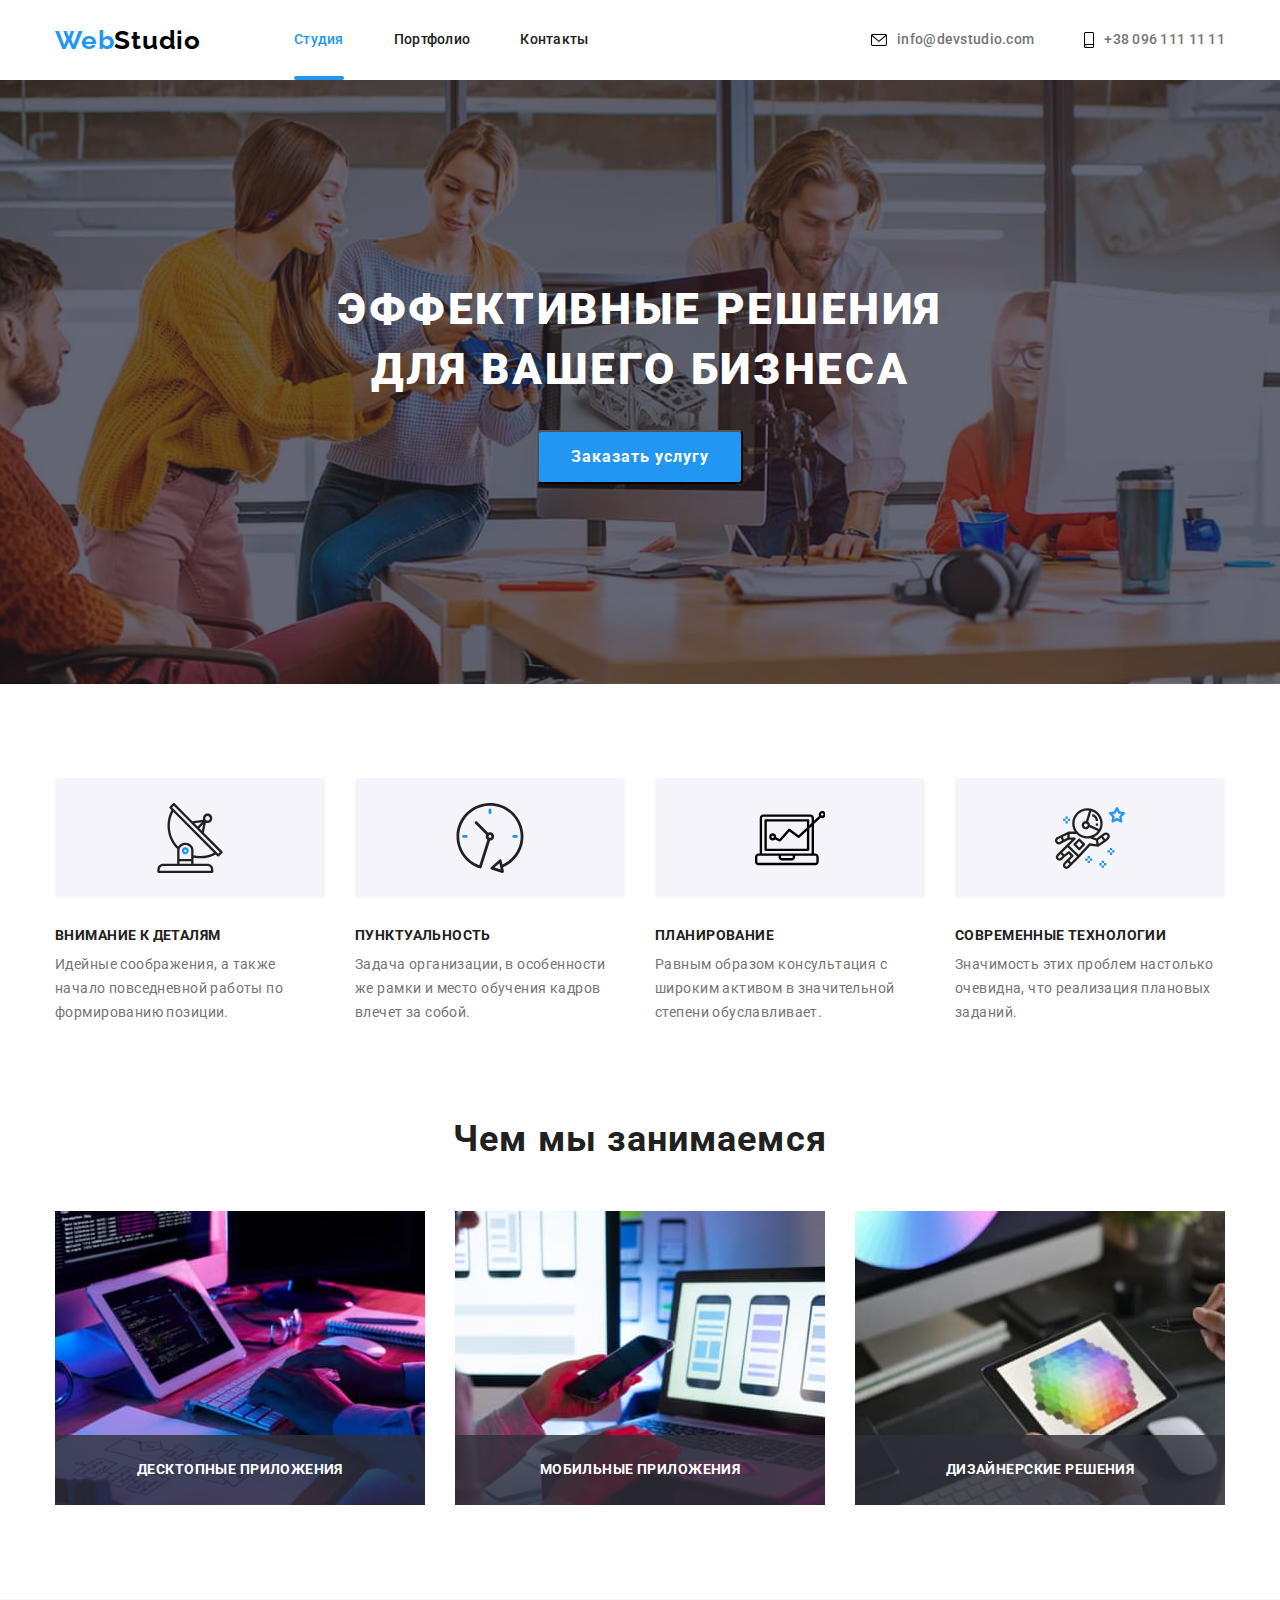
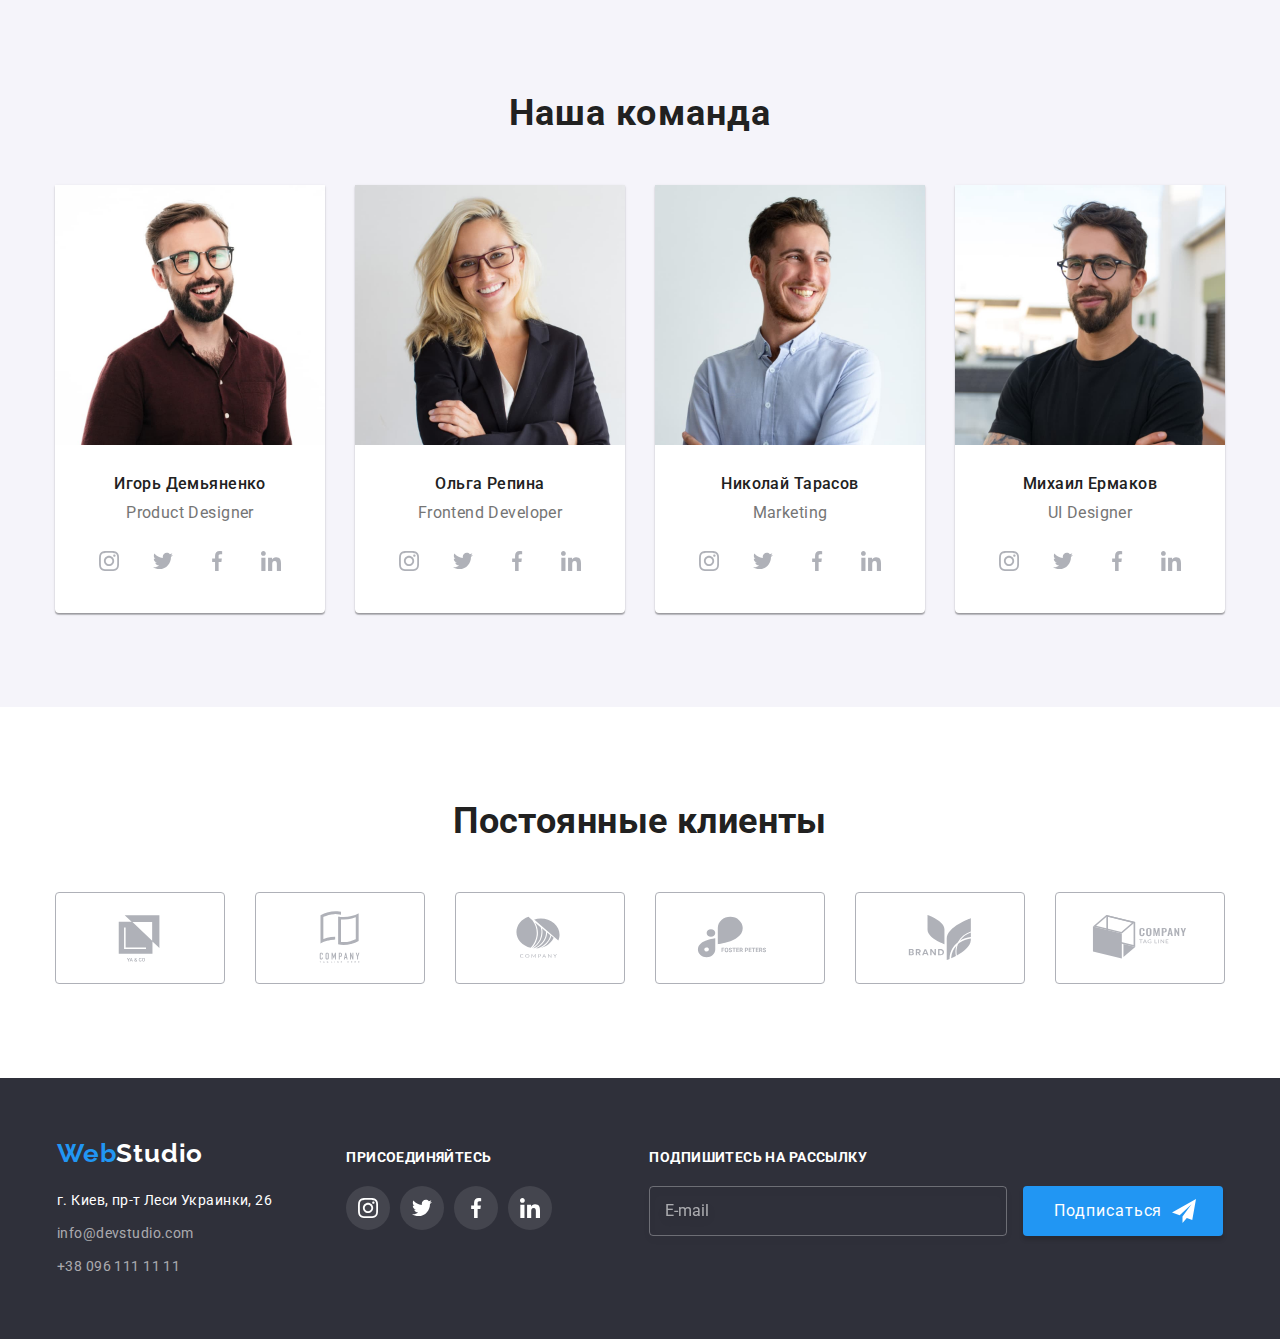
==== commit 7727b3b6: "стилизация мобильной и планшетной версий" ====
--- a/index.html
+++ b/index.html
@@ -28,9 +28,10 @@
                         </li>
                     </ul>
                 </nav>
-                <button type="button" class="mobile-menu__button">
+                <button type="button" class="mobile-menu__button" data-menu-button aria-expended="false">
                     <svg class="mobile-menu__icon" width="40px" height="40px">
-                        <use href="./images/svg/symbol-defs.svg#icon-burger"></use>
+                        <use class="mobile-menu__open" href="./images/svg/symbol-defs.svg#icon-burger"></use>
+                        <use class="mobile-menu__close" href="./images/svg/symbol-defs.svg#icon-close"></use>
                     </svg>
                 </button>
                 <ul class="contacts-list list">
@@ -52,6 +53,23 @@
                     </li>
                 </ul>
             </div>
+            <!-- <div class="mobile-menu" data-menu>
+                <ul>
+                    <li></li>
+                    <li></li>
+                    <li></li>
+                </ul>
+                <ul>
+                    <li></li>
+                    <li></li>
+                    <li></li>
+                </ul>
+                <ul>
+                    <li></li>
+                    <li></li>
+                    <li></li>
+                </ul>
+            </div> -->
         </header>
 
     <!-- тело страницы -->
@@ -335,14 +353,15 @@
             </section>
         </main>
     <!-- футер -->
-        <!-- <footer class="footer">
+        <footer class="footer">
             <div class="container">
-                <a class="footer__logo logo" lang="en" href="./index.html">Web<span class="logo--white">Studio</span></a>
-                <div class="footer-contacts">
-                    <address>
+                <div class="footer-address">
+                    <a class="footer__logo logo" lang="en" href="./index.html">Web<span class="logo--white">Studio</span></a>
+                    <address class="footer-address__list">
                         <ul class="footer-contacts list">
                             <li class="footer-contacts__item">
-                                <a class="footer-contacts__adress" href="https://goo.gl/maps/Vb78Npx7TWDgtV2aA" target="_blank" rel="noreferrer noopener">г. Киев, пр-т Леси Украинки, 26</a>
+                                <a class="footer-contacts__adress" href="https://goo.gl/maps/Vb78Npx7TWDgtV2aA" target="_blank"
+                                    rel="noreferrer noopener">г. Киев, пр-т Леси Украинки, 26</a>
                             </li>
                             <li class="footer-contacts__item">
                                 <a class="footer-contacts__mail" href="mailto:info@devstudio.com">info@devstudio.com</a>
@@ -388,10 +407,10 @@
                 </div>
                 <div class="subscription">
                     <h2 class="subscription__title title">Подпишитесь на рассылку</h2>
-                    <form name="subscription__form">
+                    <form name="subscription__form" class="subscription__form">
                         <label for="email">
-                            <input class="footer__input" type="email" name="email" id="email" placeholder="E-mail"/>
-                        </label>                                        
+                            <input class="footer__input" type="email" name="email" id="email" placeholder="E-mail" />
+                        </label>
                         <button class="footer__button" type="submit">Подписаться
                             <svg class="icon-submit" width="24px" height="24px">
                                 <use href="./images/svg/symbol-defs.svg#icon-send"></use>
@@ -400,7 +419,7 @@
                     </form>
                 </div>
             </div>
-        </footer> -->
+        </footer>
         <!-- Модальное окно -->
         <div class="backdrop is-hidden" data-modal>
             <div class="modal">
@@ -456,5 +475,6 @@
             </div>
         </div>
         <script src="./js/modal.js"></script>
+        <script src="./js/mobile-menu.js"></script>
     </body>
 </html>--- a/css/main.min.css
+++ b/css/main.min.css
@@ -1,2 +1,2 @@
-:root{--title-text-color: #212121;--primary-text-color: #757575;--accent-color: #2196f3}.visually-hidden{position:absolute !important;clip:rect(1px 1px 1px 1px);clip:rect(1px, 1px, 1px, 1px);padding:0 !important;border:0 !important;height:1px !important;width:1px !important;overflow:hidden}html{box-sizing:border-box}*,*::before,*::after{box-sizing:border-box}body{font-family:Roboto, sans-serif;font-size:14px;line-height:1.71;letter-spacing:0.03em;color:var(--primary-text-color)}h1,h2,h3,h4,h5,h6,p,ul,ol{margin:0;padding:0}img{display:block}.title{color:var(--title-text-color);font-weight:bold;font-size:36px;line-height:1.16}.list{list-style:none;margin:0;padding:0}.section{padding-top:94px;padding-bottom:94px}.container{padding-left:15px;padding-right:15px}@media screen and (min-width: 480px){.container{width:480px;margin:0 auto}}@media screen and (min-width: 768px){.container{width:768px}}@media screen and (min-width: 1200px){.container{width:1200px}}.banner__button{font-family:inherit;font-weight:bold;font-size:16px;line-height:1.87;letter-spacing:0.06em;color:#ffffff;background:var(--accent-color);padding:10px 32px;border-radius:4px;display:block;margin-right:auto;margin-left:auto}.sociale-list{display:flex}.sociale-list__item:not(:first-child){margin-left:10px}.sociale-list__icon{width:20px;height:20px;fill:#ffffff}.sociale-list__icon--grey{fill:#afb1b8;transition-property:fill}.sociale-list__link{display:flex;justify-content:center;align-items:center;width:44px;height:44px;border-radius:50%;background:rgba(255,255,255,0.1)}.sociale-list__link--transparent{transition-property:background-color;transition-duration:250ms;transition-timing-function:cubic-bezier(0.4, 0, 0.2, 1)}.sociale-list__link--transparent:hover,.sociale-list__link--transparent:focus{background-color:var(--accent-color)}.sociale-list__link--transparent:hover .sociale-list__icon--grey,.sociale-list__link--transparent:focus .sociale-list__icon--grey{fill:#ffffff}.sociale-list__link--dark{transition-property:background;transition-duration:250ms;transition-timing-function:cubic-bezier(0.4, 0, 0.2, 1)}.sociale-list__link--dark:hover,.sociale-list__link--dark:focus{background:var(--accent-color)}.logo,.logo--white,.logo--black{font-family:Raleway, sans-serif;font-weight:bold;font-size:26px;line-height:1.19;letter-spacing:0.03em;text-decoration:none;margin-left:0px}.logo{color:var(--accent-color)}.logo--white{color:#ffffff}.logo--black{color:#000000}.backdrop{position:fixed;left:0px;top:0px;width:100%;height:100%;background:rgba(0,0,0,0.2);transition-property:opacity, visibility;transition-duration:250ms;transition-timing-function:cubic-bezier(0.4, 0, 0.2, 1)}.backdrop.is-hidden{opacity:0;pointer-events:none;visibility:hidden}.modal{position:absolute;top:50%;left:50%;transform:translate(-50%, -50%);min-width:528px;min-height:581px;background-color:#ffffff;box-shadow:0px 1px 3px rgba(0,0,0,0.12),0px 1px 1px rgba(0,0,0,0.14),0px 2px 1px rgba(0,0,0,0.2);border-radius:4px;padding:40px}.modal__button--close{position:absolute;top:8px;right:8px;display:flex;justify-content:center;align-items:center;width:30px;height:30px;border-radius:50%;border:1px solid rgba(0,0,0,0.1);background-color:transparent;cursor:pointer;transition-property:fill;transition-duration:250ms;transition-timing-function:cubic-bezier(0.4, 0, 0.2, 1)}.modal__button--close:hover,.modal__button--close:focus{fill:var(--accent-color)}.modal-form__wrapper{display:block}.modal-form__head{font-size:20px;font-weight:bold;line-height:1.15;color:#212121;margin-bottom:12px}.modal-form__type{display:block;font-size:12px;line-height:1.16;letter-spacing:0.01em;color:#757575}.modal-form__box{position:relative;display:block;margin-bottom:10px}.modal-form__input{position:relative;display:block;height:40px;width:100%;border:1px solid rgba(33,33,33,0.2);border-radius:4px;padding-left:42px;margin-top:4px;outline:none}.modal-form__input:focus{border-color:var(--accent-color)}.modal-form__link{margin-left:7px}.modal-form__icon{position:absolute;top:50%;left:12px;transform:translateY(-50%);transition-property:fill;transition-duration:250ms;transition-timing-function:cubic-bezier(0.4, 0, 0.2, 1)}.modal-form__contract-link{font-size:14px;line-height:1.71;text-decoration-line:underline;color:var(--accent-color)}.modal-form__feedback{width:100%;height:120px;padding:12px 16px;border:1px solid rgba(33,33,33,0.2);border-radius:4px;outline:none;resize:none;margin-top:4px;transition-property:border-color;transition-duration:250ms;transition-timing-function:cubic-bezier(0.4, 0, 0.2, 1)}.modal-form__feedback::placeholder{font-size:12px;line-height:1.16;letter-spacing:0.01em;color:rgba(117,117,117,0.5)}.modal-form__feedback:focus{border-color:var(--accent-color)}.modal-form__checkbox:checked+.checkbox-box{background-color:var(--accent-color);background-image:url(../images/svg/iconcheck.svg);background-repeat:no-repeat;background-position:center;background-origin:border-box;border-color:transparent}.modal-form__checkbox:checked+.checkbox-box:focus+.checkbox-box{border-color:var(--accent-color)}.checkbox-label{display:flex;align-items:center;margin-bottom:30px;padding-left:14px;font-size:12px;line-height:1.16;letter-spacing:0.01em;color:#757575}.checkbox-box{width:15px;height:15px;border:2px solid #212121;border-radius:2px}.modal__button--submit{display:block;padding:10px 55px;width:200px;height:50px;font-size:16px;line-height:1.87;letter-spacing:0.06em;color:#ffffff;background:#188ce8;box-shadow:0px 4px 4px rgba(0,0,0,0.15);border-radius:4px;outline:none;cursor:pointer;border:transparent;margin:0 auto}.header .container{background-color:#ffffff;display:flex;align-items:center}.nav{display:none}@media screen and (min-width: 768px){.nav{display:flex;align-items:center}}.nav__list{display:flex;justify-content:space-between}@media screen and (min-width: 768px){.nav__list{margin-left:88px}}@media screen and (min-width: 1200px){.nav__list{margin-left:93px}}.nav__link{display:block;font-weight:500;font-size:14px;line-height:1.14;letter-spacing:0.02em;color:#212121;text-decoration:none;transition-property:color;transition-duration:250ms;transition-timing-function:cubic-bezier(0.4, 0, 0.2, 1);padding-top:32px;padding-bottom:32px}.nav__link:hover,.nav__link:focus{color:var(--accent-color)}.nav__link--current{position:relative;color:var(--accent-color)}.nav__link--current::after{content:"";display:block;position:absolute;width:100%;height:4px;background:var(--accent-color);border-radius:2px;bottom:0}.nav__item:not(:first-child){margin-left:50px}.contacts-list{display:none;font-weight:500;font-size:14px;line-height:1.14;letter-spacing:0.02em;margin-left:auto}@media screen and (min-width: 768px){.contacts-list{display:block}}@media screen and (min-width: 1200px){.contacts-list{display:flex}}@media screen and (min-width: 1200px){.contacts-list__item:not(:first-child){margin-left:50px}}.contacts-list__link{display:flex;align-items:center;color:#757575;text-decoration:none;transition-property:color;transition-duration:250ms;transition-timing-function:cubic-bezier(0.4, 0, 0.2, 1)}@media screen and (max-width: 1199px){.contacts-list__link{margin-bottom:10px}}.contacts-list__link:hover,.contacts-list__link:focus{color:var(--accent-color)}.contacts-list__link:hover .icon-envelope,.contacts-list__link:hover .icon-envelope,.contacts-list__link:hover .icon-phone,.contacts-list__link:hover .icon-phone,.contacts-list__link:focus .icon-envelope,.contacts-list__link:focus .icon-envelope,.contacts-list__link:focus .icon-phone,.contacts-list__link:focus .icon-phone{fill:var(--accent-color)}.icon-envelope,.icon-phone{margin-right:10px;transition-property:fill;transition-duration:250ms;transition-timing-function:cubic-bezier(0.4, 0, 0.2, 1)}.icon-envelope:hover,.icon-envelope:focus{fill:var(--accent-color)}.icon-phone:hover,.icon-phone:focus{fill:var(--accent-color)}.mobile-menu__button{outline:none;cursor:pointer;background-color:transparent;border:none;margin-left:auto;padding:0}@media screen and (min-width: 768px){.mobile-menu__button{display:none}}.banner{max-width:1600px;background-color:#2f303a;background-image:linear-gradient(rgba(47,48,58,0.4), rgba(47,48,58,0.4)),url(../images/hero.jpg);background-repeat:no-repeat;background-position:center;background-size:cover;padding:200px 0px;margin-left:auto;margin-right:auto}.banner__title{font-weight:900;font-size:44px;line-height:1.36;text-align:center;letter-spacing:0.06em;text-transform:uppercase;color:#ffffff;margin-bottom:30px;margin-left:auto;margin-right:auto;width:696px}.advantages__title{font-weight:bold;font-size:14px;line-height:1.14;letter-spacing:0.03em;text-transform:uppercase;margin-bottom:10px;color:var(--title-text-color)}.advantages__list{display:block}@media screen and (min-width: 768px){.advantages__list{display:flex;flex-wrap:wrap;margin:-15px}}@media screen and (min-width: 1200px){.advantages__list{display:flex}}@media screen and (min-width: 768px){.advantages__item{flex-basis:calc((100% - 60px) / 2);margin:15px}}@media screen and (min-width: 1200px){.advantages__item{flex-basis:calc((100% - 120px) / 4);margin:15px}}@media screen and (max-width: 767px){.advantages__item:not(:first-child){margin-top:30px}}.advantages__icon{display:flex;height:120px;justify-content:center;align-items:center;background:#f5f4fa;border-radius:4px;margin-bottom:30px}.works{display:none}@media screen and (min-width: 1200px){.works{display:flex;padding-top:0px}.works__title{text-align:center;margin-bottom:50px;font-weight:bold;font-size:36px;line-height:1.16;letter-spacing:0.03em}.works-list{display:flex;justify-content:space-between}.works-list__item{position:relative}.works-list__description{position:absolute;width:100%;bottom:0px;font-weight:bold;font-size:14px;line-height:1.14;text-align:center;text-transform:uppercase;color:#ffffff;background:rgba(47,48,58,0.8);padding-top:27px;padding-bottom:27px}}.team{background:#f5f4fa}.team__title{text-align:center;margin-bottom:50px;font-weight:bold;font-size:36px;line-height:1.16;letter-spacing:0.03em;color:var(--title-text-color)}.team-list{display:block}@media screen and (min-width: 768px){.team-list{display:flex;flex-wrap:wrap;margin:-15px}}@media screen and (min-width: 1200px){.team-list{display:flex;justify-content:space-between}}.team-list__item{text-align:center;background:#ffffff;box-shadow:0px 1px 3px rgba(0,0,0,0.12),0px 1px 1px rgba(0,0,0,0.14),0px 2px 1px rgba(0,0,0,0.2);border-radius:0px 0px 4px 4px}@media screen and (min-width: 768px){.team-list__item{flex-basis:calc((100% - 60px) / 2);margin:15px}}@media screen and (min-width: 1200px){.team-list__item{flex-basis:calc((100% - 120px) / 4);margin:15px}}.team-list__title{font-weight:500;font-size:16px;line-height:1.18;margin-bottom:10px}.team-list__text{font-size:16px;line-height:1.18;margin-bottom:16px}.team-content{padding:30px 0px}.sociale-list__team{justify-content:center}.clients{background:#ffffff}.clients__title{text-align:center;margin-bottom:50px}.clients-list{display:flex;flex-wrap:wrap;margin:-15px}@media screen and (max-width: 767px){.clients-list__item{flex-basis:calc((100% - 60px) / 2);margin:15px}}@media screen and (min-width: 768px){.clients-list__item{flex-basis:calc((100% - 90px) / 3);margin:15px}}@media screen and (min-width: 1200px){.clients-list__item{flex-basis:calc((100% - 180px) / 6);margin:15px}}.clients-list__link{display:flex;justify-content:center;align-items:center;height:92px;border:1px solid #afb1b8;border-radius:4px;transition-property:border-color;transition-duration:250ms;transition-timing-function:cubic-bezier(0.4, 0, 0.2, 1)}.clients-list__link:hover,.clients-list__link:focus{border-color:var(--accent-color)}.clients-list__link:hover .icon-logo,.clients-list__link:focus .icon-logo{fill:var(--accent-color)}.icon-logo{width:106px;height:60px;fill:#afb1b8;transition-property:fill}.footer{left:0px;background:#2f303a;padding:60px 0px}.footer .container{display:flex;align-items:baseline}.footer__logo{display:inline-block;margin-bottom:20px}.footer__input{width:358px;height:50px;background-color:transparent;padding:15px;border:1px solid rgba(255,255,255,0.3);box-sizing:border-box;filter:drop-shadow(0px 4px 4px rgba(0,0,0,0.15));border-radius:4px;outline:none;color:#ffffff}.footer__input:focus{border-color:var(--accent-color);transition-property:border-color;transition-duration:250ms;transition-timing-function:cubic-bezier(0.4, 0, 0.2, 1)}.footer__input::placeholder{font-size:16px;line-height:1.25;color:rgba(255,255,255,0.6)}.footer__button{display:inline-flex;align-items:center;text-align:center;width:200px;height:50px;font-size:16px;line-height:1.87;letter-spacing:0.06em;padding:10px;padding-left:29px;margin-left:12px;background:var(--accent-color);color:#ffffff;box-shadow:0px 4px 4px rgba(0,0,0,0.15);border-radius:4px;border-color:transparent;cursor:pointer;outline:none}.footer-contacts__item:not(:last-child){margin-bottom:9px}.footer-contacts__adress{color:#ffffff}.footer-contacts__mail,.footer-contacts__tel{color:rgba(255,255,255,0.6)}.footer-contacts__adress,.footer-contacts__mail,.footer-contacts__tel{text-decoration:none;font-style:normal;transition-property:color;transition-duration:250ms;transition-timing-function:cubic-bezier(0.4, 0, 0.2, 1)}.footer-contacts__adress:hover,.footer-contacts__adress:focus,.footer-contacts__mail:hover,.footer-contacts__mail:focus,.footer-contacts__tel:hover,.footer-contacts__tel:focus{color:var(--accent-color)}.footer-sociale{margin-left:70px}.footer-sociale__title{font-size:14px;line-height:1.14;text-transform:uppercase;color:#ffffff;margin-bottom:20px}.subscription{margin-left:93px}.subscription__title{font-size:14px;line-height:1.14;text-transform:uppercase;color:#ffffff;margin-bottom:20px}.icon-submit{margin-left:10px}.portfolio{border-bottom:1px solid #ececec}.portfolio-img{display:block;width:100%}.filter-list{display:flex;justify-content:center;margin-bottom:50px}.filter-list__item:not(:first-child){margin-left:8px}.filter-list__button{font-family:inherit;font-style:normal;font-weight:500;font-size:16px;line-height:1.62;text-align:center;letter-spacing:0.03em;color:#212121;background:#f5f4fa;cursor:pointer;border-radius:4px;border-color:transparent;outline:none;padding:6px 22px;transition-property:background, color, box-shadow;transition-duration:250ms;transition-timing-function:cubic-bezier(0.4, 0, 0.2, 1)}.filter-list__button:hover,.filter-list__button:focus{background:var(--accent-color);color:#ffffff;box-shadow:0px 3px 1px rgba(0,0,0,0.1),0px 1px 2px rgba(0,0,0,0.08),0px 2px 2px rgba(0,0,0,0.12)}.type-list{display:flex;flex-wrap:wrap;margin-top:-30px;margin-left:-30px}.type-list__item{flex-basis:calc((100% - 3 * 30px) / 3);margin-top:30px;margin-left:30px;transition-property:box-shadow;transition-duration:250ms;transition-timing-function:cubic-bezier(0.4, 0, 0.2, 1)}.type-list__item:hover,.type-list__item:focus{box-shadow:0px 3px 1px rgba(0,0,0,0.1),0px 1px 2px rgba(0,0,0,0.08),0px 2px 2px rgba(0,0,0,0.12)}.type-list__item:hover .type-list__description,.type-list__item:hover .type-list__description,.type-list__item:focus .type-list__description,.type-list__item:focus .type-list__description{transform:translateY(0%)}.type-list__link{display:block;color:#757575;text-decoration:none;margin:0;padding:0}.type-list__card{position:relative;overflow:hidden}.type-list__description{position:absolute;top:0;left:0;height:100%;width:100%;overflow:auto;transform:translateY(100%);color:#ffffff;background:rgba(33,150,243,0.9);padding-left:24px;padding-top:63px;padding-right:24px;padding-bottom:63px;font-size:18px;line-height:1.56;transition-property:transform;transition-duration:250ms;transition-timing-function:cubic-bezier(0.4, 0, 0.2, 1)}.type-list__cover{padding-left:24px;padding-right:24px;border-bottom:1px solid #eeeeee;border-right:1px solid #eeeeee;border-left:1px solid #eeeeee;padding-top:20px;padding-bottom:20px}.type-list__title{color:var(--title-text-color);font-weight:bold;font-size:18px;line-height:2;letter-spacing:0.06em;margin-bottom:4px;margin-top:0}.type-list__text{font-size:16px;line-height:1.8;margin-bottom:0;margin-top:0}
+:root{--title-text-color: #212121;--primary-text-color: #757575;--accent-color: #2196f3}.visually-hidden{position:absolute !important;clip:rect(1px 1px 1px 1px);clip:rect(1px, 1px, 1px, 1px);padding:0 !important;border:0 !important;height:1px !important;width:1px !important;overflow:hidden}html{box-sizing:border-box}*,*::before,*::after{box-sizing:border-box}body{font-family:Roboto, sans-serif;font-size:14px;line-height:1.71;letter-spacing:0.03em;color:var(--primary-text-color)}h1,h2,h3,h4,h5,h6,p,ul,ol{margin:0;padding:0}img{display:block}.title{color:var(--title-text-color);font-weight:bold;font-size:36px;line-height:1.16}.list{list-style:none;margin:0;padding:0}.section{padding-top:60px;padding-bottom:60px}@media screen and (min-width: 1200px){.section{padding-top:94px;padding-bottom:94px}}.container{padding-left:15px;padding-right:15px}@media screen and (min-width: 480px){.container{width:480px;margin:0 auto}}@media screen and (min-width: 768px){.container{width:768px}}@media screen and (min-width: 1200px){.container{width:1200px}}.banner__button{font-family:inherit;font-weight:bold;font-size:16px;line-height:1.87;letter-spacing:0.06em;color:#ffffff;background:var(--accent-color);padding:10px 32px;border-radius:4px;display:block;margin-right:auto;margin-left:auto}.sociale-list{display:flex}.sociale-list__item:not(:first-child){margin-left:10px}.sociale-list__icon{width:20px;height:20px;fill:#ffffff}.sociale-list__icon--grey{fill:#afb1b8;transition-property:fill}.sociale-list__link{display:flex;justify-content:center;align-items:center;width:44px;height:44px;border-radius:50%;background:rgba(255,255,255,0.1)}.sociale-list__link--transparent{transition-property:background-color;transition-duration:250ms;transition-timing-function:cubic-bezier(0.4, 0, 0.2, 1)}.sociale-list__link--transparent:hover,.sociale-list__link--transparent:focus{background-color:var(--accent-color)}.sociale-list__link--transparent:hover .sociale-list__icon--grey,.sociale-list__link--transparent:focus .sociale-list__icon--grey{fill:#ffffff}.sociale-list__link--dark{transition-property:background;transition-duration:250ms;transition-timing-function:cubic-bezier(0.4, 0, 0.2, 1)}.sociale-list__link--dark:hover,.sociale-list__link--dark:focus{background:var(--accent-color)}.logo,.logo--white,.logo--black{font-family:Raleway, sans-serif;font-weight:bold;font-size:26px;line-height:1.19;letter-spacing:0.03em;text-decoration:none;margin-left:0px}.logo{color:var(--accent-color)}.logo--white{color:#ffffff}.logo--black{color:#000000}.backdrop{position:fixed;left:0px;top:0px;width:100%;height:100%;background:rgba(0,0,0,0.2);transition-property:opacity, visibility;transition-duration:250ms;transition-timing-function:cubic-bezier(0.4, 0, 0.2, 1)}.backdrop.is-hidden{opacity:0;pointer-events:none;visibility:hidden}.modal{position:absolute;top:50%;left:50%;transform:translate(-50%, -50%);min-width:528px;min-height:581px;background-color:#ffffff;box-shadow:0px 1px 3px rgba(0,0,0,0.12),0px 1px 1px rgba(0,0,0,0.14),0px 2px 1px rgba(0,0,0,0.2);border-radius:4px;padding:40px}.modal__button--close{position:absolute;top:8px;right:8px;display:flex;justify-content:center;align-items:center;width:30px;height:30px;border-radius:50%;border:1px solid rgba(0,0,0,0.1);background-color:transparent;cursor:pointer;transition-property:fill;transition-duration:250ms;transition-timing-function:cubic-bezier(0.4, 0, 0.2, 1)}.modal__button--close:hover,.modal__button--close:focus{fill:var(--accent-color)}.modal-form__wrapper{display:block}.modal-form__head{font-size:20px;font-weight:bold;line-height:1.15;color:#212121;margin-bottom:12px}.modal-form__type{display:block;font-size:12px;line-height:1.16;letter-spacing:0.01em;color:#757575}.modal-form__box{position:relative;display:block;margin-bottom:10px}.modal-form__input{position:relative;display:block;height:40px;width:100%;border:1px solid rgba(33,33,33,0.2);border-radius:4px;padding-left:42px;margin-top:4px;outline:none}.modal-form__input:focus{border-color:var(--accent-color)}.modal-form__link{margin-left:7px}.modal-form__icon{position:absolute;top:50%;left:12px;transform:translateY(-50%);transition-property:fill;transition-duration:250ms;transition-timing-function:cubic-bezier(0.4, 0, 0.2, 1)}.modal-form__contract-link{font-size:14px;line-height:1.71;text-decoration-line:underline;color:var(--accent-color)}.modal-form__feedback{width:100%;height:120px;padding:12px 16px;border:1px solid rgba(33,33,33,0.2);border-radius:4px;outline:none;resize:none;margin-top:4px;transition-property:border-color;transition-duration:250ms;transition-timing-function:cubic-bezier(0.4, 0, 0.2, 1)}.modal-form__feedback::placeholder{font-size:12px;line-height:1.16;letter-spacing:0.01em;color:rgba(117,117,117,0.5)}.modal-form__feedback:focus{border-color:var(--accent-color)}.modal-form__checkbox:checked+.checkbox-box{background-color:var(--accent-color);background-image:url(../images/svg/iconcheck.svg);background-repeat:no-repeat;background-position:center;background-origin:border-box;border-color:transparent}.modal-form__checkbox:checked+.checkbox-box:focus+.checkbox-box{border-color:var(--accent-color)}.checkbox-label{display:flex;align-items:center;margin-bottom:30px;padding-left:14px;font-size:12px;line-height:1.16;letter-spacing:0.01em;color:#757575}.checkbox-box{width:15px;height:15px;border:2px solid #212121;border-radius:2px}.modal__button--submit{display:block;padding:10px 55px;width:200px;height:50px;font-size:16px;line-height:1.87;letter-spacing:0.06em;color:#ffffff;background:#188ce8;box-shadow:0px 4px 4px rgba(0,0,0,0.15);border-radius:4px;outline:none;cursor:pointer;border:transparent;margin:0 auto}.header .container{background-color:#ffffff;display:flex;align-items:center}.nav{display:none}@media screen and (min-width: 768px){.nav{display:flex;align-items:center}}.nav__list{display:flex;justify-content:space-between}@media screen and (min-width: 768px){.nav__list{margin-left:88px}}@media screen and (min-width: 1200px){.nav__list{margin-left:93px}}.nav__link{display:block;font-weight:500;font-size:14px;line-height:1.14;letter-spacing:0.02em;color:#212121;text-decoration:none;transition-property:color;transition-duration:250ms;transition-timing-function:cubic-bezier(0.4, 0, 0.2, 1);padding-top:32px;padding-bottom:32px}.nav__link:hover,.nav__link:focus{color:var(--accent-color)}.nav__link--current{position:relative;color:var(--accent-color)}.nav__link--current::after{content:"";display:block;position:absolute;width:100%;height:4px;background:var(--accent-color);border-radius:2px;bottom:0}.nav__item:not(:first-child){margin-left:50px}.contacts-list{display:none;font-weight:500;font-size:14px;line-height:1.14;letter-spacing:0.02em;margin-left:auto}@media screen and (min-width: 768px){.contacts-list{display:block}}@media screen and (min-width: 1200px){.contacts-list{display:flex}}@media screen and (min-width: 1200px){.contacts-list__item:not(:first-child){margin-left:50px}}.contacts-list__link{display:flex;align-items:center;color:#757575;text-decoration:none;transition-property:color;transition-duration:250ms;transition-timing-function:cubic-bezier(0.4, 0, 0.2, 1)}@media screen and (max-width: 1199px){.contacts-list__link{margin-bottom:10px}}.contacts-list__link:hover,.contacts-list__link:focus{color:var(--accent-color)}.contacts-list__link:hover .icon-envelope,.contacts-list__link:hover .icon-envelope,.contacts-list__link:hover .icon-phone,.contacts-list__link:hover .icon-phone,.contacts-list__link:focus .icon-envelope,.contacts-list__link:focus .icon-envelope,.contacts-list__link:focus .icon-phone,.contacts-list__link:focus .icon-phone{fill:var(--accent-color)}.icon-envelope,.icon-phone{margin-right:10px;transition-property:fill;transition-duration:250ms;transition-timing-function:cubic-bezier(0.4, 0, 0.2, 1)}.icon-envelope:hover,.icon-envelope:focus{fill:var(--accent-color)}.icon-phone:hover,.icon-phone:focus{fill:var(--accent-color)}.mobile-menu__button{outline:none;cursor:pointer;background-color:transparent;border:none;margin-left:auto;padding:0;z-index:10}@media screen and (min-width: 768px){.mobile-menu__button{display:none}}.mobile-menu__close{display:none}.mobile-menu__button.is-open .mobile-menu__close{display:block}.mobile-menu__button.is-open .mobile-menu__open{display:none}.mobile-menu{position:fixed;width:100%;height:100%;background-color:#fff;top:0;left:0;transform:translateX(100%)}@media screen and (min-width: 768px){.mobile-menu{display:none}}.mobile-menu.is-open{transform:translateX(0)}.banner{max-width:1600px;background-color:#2f303a;background-image:linear-gradient(rgba(47,48,58,0.4), rgba(47,48,58,0.4)),url(../images/hero.jpg);background-repeat:no-repeat;background-position:center;background-size:cover;padding:200px 0px;margin-left:auto;margin-right:auto}.banner__title{font-weight:900;font-size:44px;line-height:1.36;text-align:center;letter-spacing:0.06em;text-transform:uppercase;color:#ffffff;margin-bottom:30px;margin-left:auto;margin-right:auto;width:696px}.advantages__title{font-weight:bold;font-size:14px;line-height:1.14;letter-spacing:0.03em;text-transform:uppercase;margin-bottom:10px;color:var(--title-text-color)}.advantages__list{display:block}@media screen and (min-width: 768px){.advantages__list{display:flex;flex-wrap:wrap;margin:-15px}}@media screen and (min-width: 1200px){.advantages__list{display:flex}}@media screen and (min-width: 768px){.advantages__item{flex-basis:calc((100% - 60px) / 2);margin:15px}}@media screen and (min-width: 1200px){.advantages__item{flex-basis:calc((100% - 120px) / 4);margin:15px}}@media screen and (max-width: 767px){.advantages__item:not(:first-child){margin-top:30px}}.advantages__icon{display:flex;height:120px;justify-content:center;align-items:center;background:#f5f4fa;border-radius:4px;margin-bottom:30px}.works{display:none}@media screen and (min-width: 1200px){.works{display:flex;padding-top:0px}.works__title{text-align:center;margin-bottom:50px;font-weight:bold;font-size:36px;line-height:1.16;letter-spacing:0.03em}.works-list{display:flex;justify-content:space-between}.works-list__item{position:relative}.works-list__description{position:absolute;width:100%;bottom:0px;font-weight:bold;font-size:14px;line-height:1.14;text-align:center;text-transform:uppercase;color:#ffffff;background:rgba(47,48,58,0.8);padding-top:27px;padding-bottom:27px}}.team{background:#f5f4fa}.team__title{text-align:center;margin-bottom:50px;font-weight:bold;font-size:36px;line-height:1.16;letter-spacing:0.03em;color:var(--title-text-color)}.team-list{display:block}@media screen and (min-width: 768px){.team-list{display:flex;flex-wrap:wrap;margin:-15px}}@media screen and (min-width: 1200px){.team-list{display:flex;justify-content:space-between}}.team-list__item{text-align:center;background:#ffffff;box-shadow:0px 1px 3px rgba(0,0,0,0.12),0px 1px 1px rgba(0,0,0,0.14),0px 2px 1px rgba(0,0,0,0.2);border-radius:0px 0px 4px 4px}@media screen and (min-width: 768px){.team-list__item{flex-basis:calc((100% - 60px) / 2);margin:15px}}@media screen and (min-width: 1200px){.team-list__item{flex-basis:calc((100% - 120px) / 4);margin:15px}}.team-list__title{font-weight:500;font-size:16px;line-height:1.18;margin-bottom:10px}.team-list__text{font-size:16px;line-height:1.18;margin-bottom:16px}.team-content{padding:30px 0px}.sociale-list__team{justify-content:center}.clients{background:#ffffff}.clients__title{text-align:center;margin-bottom:50px}.clients-list{display:flex;flex-wrap:wrap;margin:-15px}@media screen and (max-width: 767px){.clients-list__item{flex-basis:calc((100% - 60px) / 2);margin:15px}}@media screen and (min-width: 768px){.clients-list__item{flex-basis:calc((100% - 90px) / 3);margin:15px}}@media screen and (min-width: 1200px){.clients-list__item{flex-basis:calc((100% - 180px) / 6);margin:15px}}.clients-list__link{display:flex;justify-content:center;align-items:center;height:92px;border:1px solid #afb1b8;border-radius:4px;transition-property:border-color;transition-duration:250ms;transition-timing-function:cubic-bezier(0.4, 0, 0.2, 1)}.clients-list__link:hover,.clients-list__link:focus{border-color:var(--accent-color)}.clients-list__link:hover .icon-logo,.clients-list__link:focus .icon-logo{fill:var(--accent-color)}.icon-logo{width:106px;height:60px;fill:#afb1b8;transition-property:fill}.footer{left:0px;background:#2f303a;padding:60px 0px}.footer .container{text-align:center}@media screen and (min-width: 768px){.footer .container{display:flex;flex-wrap:wrap;align-items:baseline;justify-content:space-around}}@media screen and (min-width: 1200px){.footer .container{display:flex;align-items:baseline;text-align:left}}@media screen and (min-width: 1200px){.footer__logo{display:inline-block;margin-bottom:20px}}.footer__input{width:450px;height:50px;background-color:transparent;padding:15px;border:1px solid rgba(255,255,255,0.3);box-sizing:border-box;filter:drop-shadow(0px 4px 4px rgba(0,0,0,0.15));border-radius:4px;outline:none;color:#ffffff}@media screen and (min-width: 768px){.footer__input{width:358px}}.footer__input:focus{border-color:var(--accent-color);transition-property:border-color;transition-duration:250ms;transition-timing-function:cubic-bezier(0.4, 0, 0.2, 1)}.footer__input::placeholder{font-size:16px;line-height:1.25;color:rgba(255,255,255,0.6)}.footer__button{display:inline-flex;align-items:center;text-align:center;width:200px;height:50px;font-size:16px;line-height:1.87;letter-spacing:0.06em;padding:10px;padding-left:29px;margin-left:12px;background:var(--accent-color);color:#ffffff;box-shadow:0px 4px 4px rgba(0,0,0,0.15);border-radius:4px;border-color:transparent;cursor:pointer;outline:none}.footer-address__list{margin-top:20px}@media screen and (min-width: 1200px){.footer-address__list{margin-top:0}}.footer-contacts__item:not(:last-child){margin-bottom:9px}.footer-contacts__adress{color:#ffffff}.footer-contacts__mail,.footer-contacts__tel{color:rgba(255,255,255,0.6)}.footer-contacts__adress,.footer-contacts__mail,.footer-contacts__tel{text-decoration:none;font-style:normal;transition-property:color;transition-duration:250ms;transition-timing-function:cubic-bezier(0.4, 0, 0.2, 1)}.footer-contacts__adress:hover,.footer-contacts__adress:focus,.footer-contacts__mail:hover,.footer-contacts__mail:focus,.footer-contacts__tel:hover,.footer-contacts__tel:focus{color:var(--accent-color)}.footer-sociale{justify-content:center}@media screen and (min-width: 1200px){.footer-sociale{margin-left:70px}}.footer-sociale__title{font-size:14px;line-height:1.14;text-transform:uppercase;color:#ffffff;margin-bottom:20px;margin-top:60px}@media screen and (min-width: 768px){.footer-sociale__title{margin-top:0}}.footer-sociale .sociale-list{justify-content:center}.subscription{margin-top:60px}@media screen and (min-width: 1200px){.subscription{margin-top:0;margin-left:93px}}.subscription__title{font-size:14px;line-height:1.14;text-transform:uppercase;color:#ffffff;margin-bottom:20px}@media screen and (min-width: 768px) and (max-width: 1199px){.subscription__form{display:flex;flex-direction:column;align-items:center}}.footer__button{margin-top:20px}@media screen and (min-width: 1200px){.footer__button{margin-top:0}}.icon-submit{margin-left:10px}.portfolio{border-bottom:1px solid #ececec}.portfolio-img{display:block;width:100%}.filter-list{display:flex;flex-wrap:wrap;justify-content:start;margin-bottom:40px}@media screen and (min-width: 768px){.filter-list{display:flex;justify-content:center;margin-bottom:50px}}.filter-list__item:not(:last-child){margin-right:8px}@media screen and (max-width: 767px){.filter-list__item:nth-child(n+4){margin-top:15px}}.filter-list__button{font-family:inherit;font-style:normal;font-weight:500;font-size:16px;line-height:1.62;text-align:center;letter-spacing:0.03em;color:#212121;background:#f5f4fa;cursor:pointer;border-radius:4px;border-color:transparent;outline:none;padding:6px 22px;transition-property:background, color, box-shadow;transition-duration:250ms;transition-timing-function:cubic-bezier(0.4, 0, 0.2, 1)}.filter-list__button:hover,.filter-list__button:focus{background:var(--accent-color);color:#ffffff;box-shadow:0px 3px 1px rgba(0,0,0,0.1),0px 1px 2px rgba(0,0,0,0.08),0px 2px 2px rgba(0,0,0,0.12)}.type-list{display:block;margin:-15px}@media screen and (min-width: 768px){.type-list{display:flex;flex-wrap:wrap}}.type-list__item{transition-property:box-shadow;transition-duration:250ms;transition-timing-function:cubic-bezier(0.4, 0, 0.2, 1)}@media screen and (min-width: 768px){.type-list__item{display:flex;flex-wrap:wrap;flex-basis:calc((100% - 60px) / 2);margin:15px}}@media screen and (min-width: 1200px){.type-list__item{flex-basis:calc((100% - 90px) / 3)}}.type-list__item:hover,.type-list__item:focus{box-shadow:0px 3px 1px rgba(0,0,0,0.1),0px 1px 2px rgba(0,0,0,0.08),0px 2px 2px rgba(0,0,0,0.12)}.type-list__item:hover .type-list__description,.type-list__item:hover .type-list__description,.type-list__item:focus .type-list__description,.type-list__item:focus .type-list__description{transform:translateY(0%)}.type-list__link{display:block;color:#757575;text-decoration:none;margin:0;padding:0}.type-list__card{position:relative;overflow:hidden}.type-list__description{position:absolute;top:0;left:0;height:100%;width:100%;overflow:auto;transform:translateY(100%);color:#ffffff;background:rgba(33,150,243,0.9);padding-left:24px;padding-top:63px;padding-right:24px;padding-bottom:63px;font-size:18px;line-height:1.56;transition-property:transform;transition-duration:250ms;transition-timing-function:cubic-bezier(0.4, 0, 0.2, 1)}.type-list__cover{padding-left:24px;padding-right:24px;border-bottom:1px solid #eeeeee;border-right:1px solid #eeeeee;border-left:1px solid #eeeeee;padding-top:20px;padding-bottom:20px}.type-list__title{color:var(--title-text-color);font-weight:bold;font-size:18px;line-height:2;letter-spacing:0.06em;margin-bottom:4px;margin-top:0}.type-list__text{font-size:16px;line-height:1.8;margin-bottom:0;margin-top:0}
 /*# sourceMappingURL=main.min.css.map */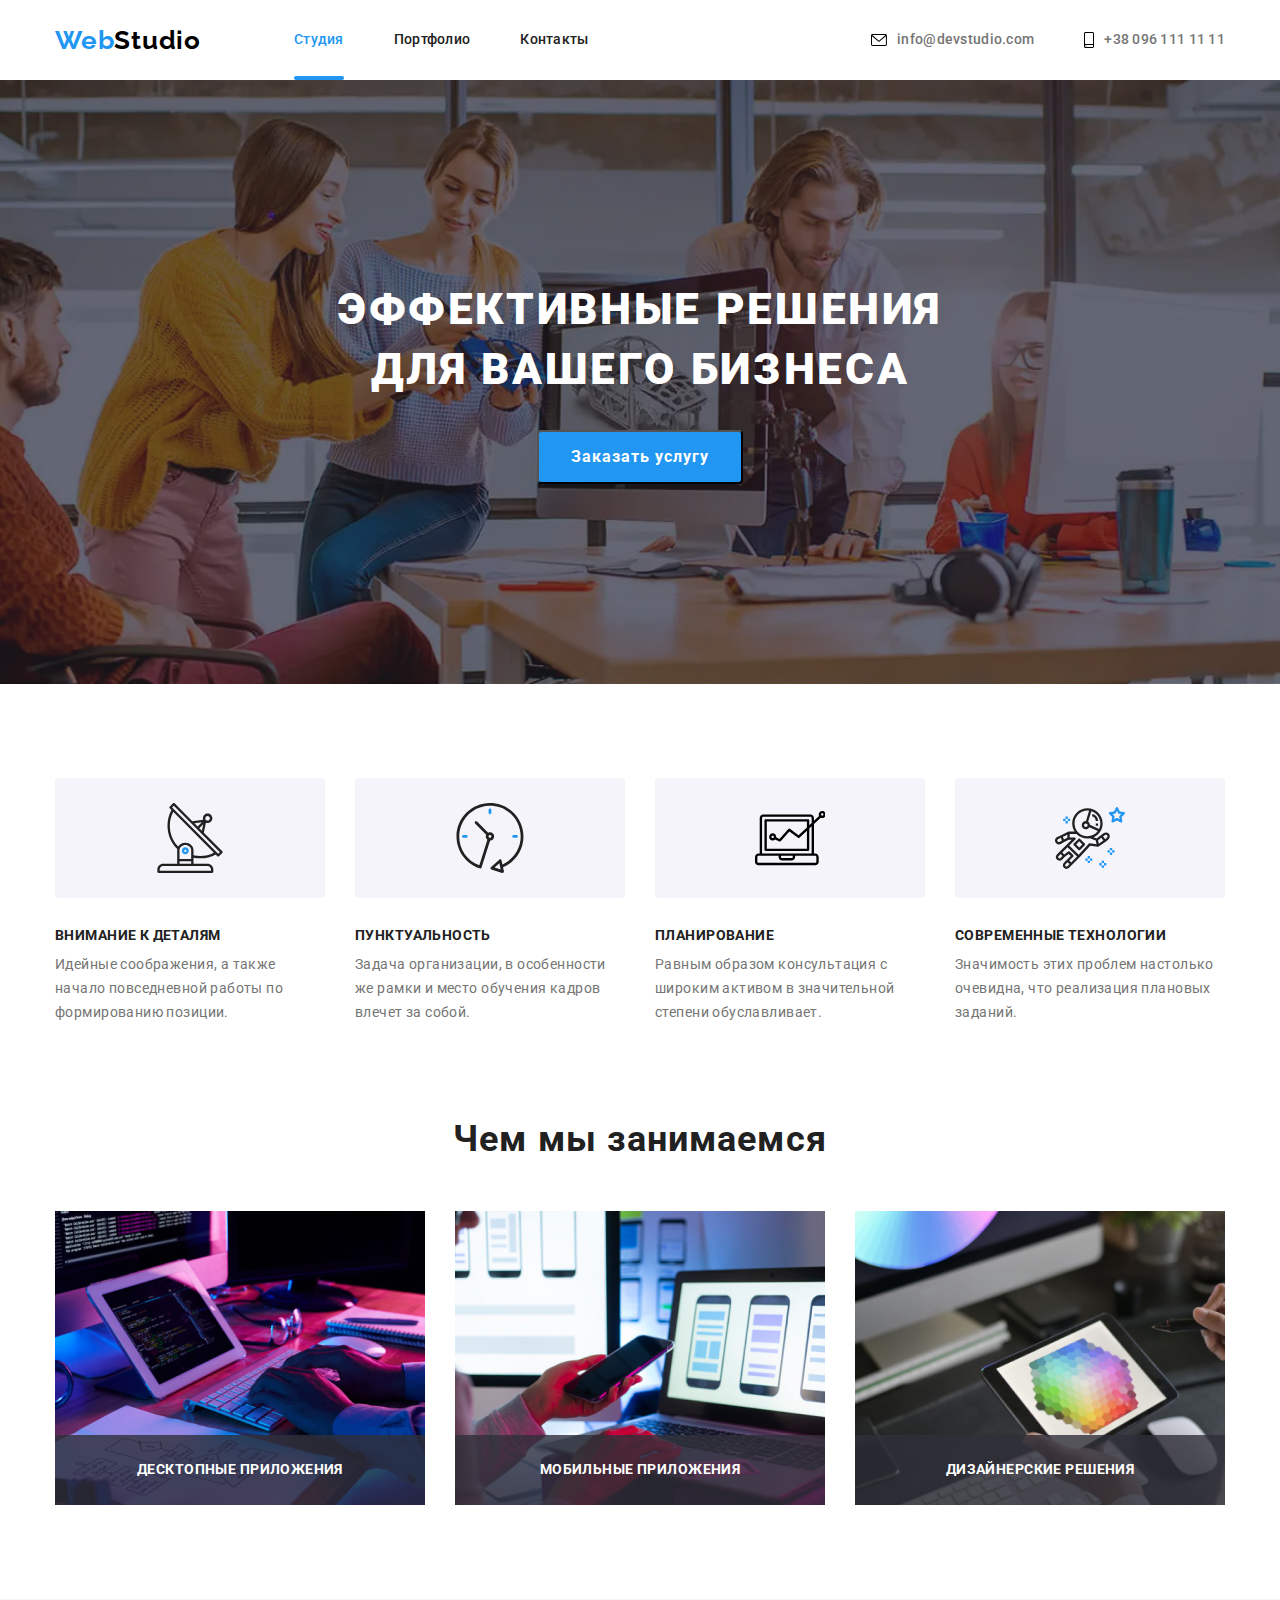
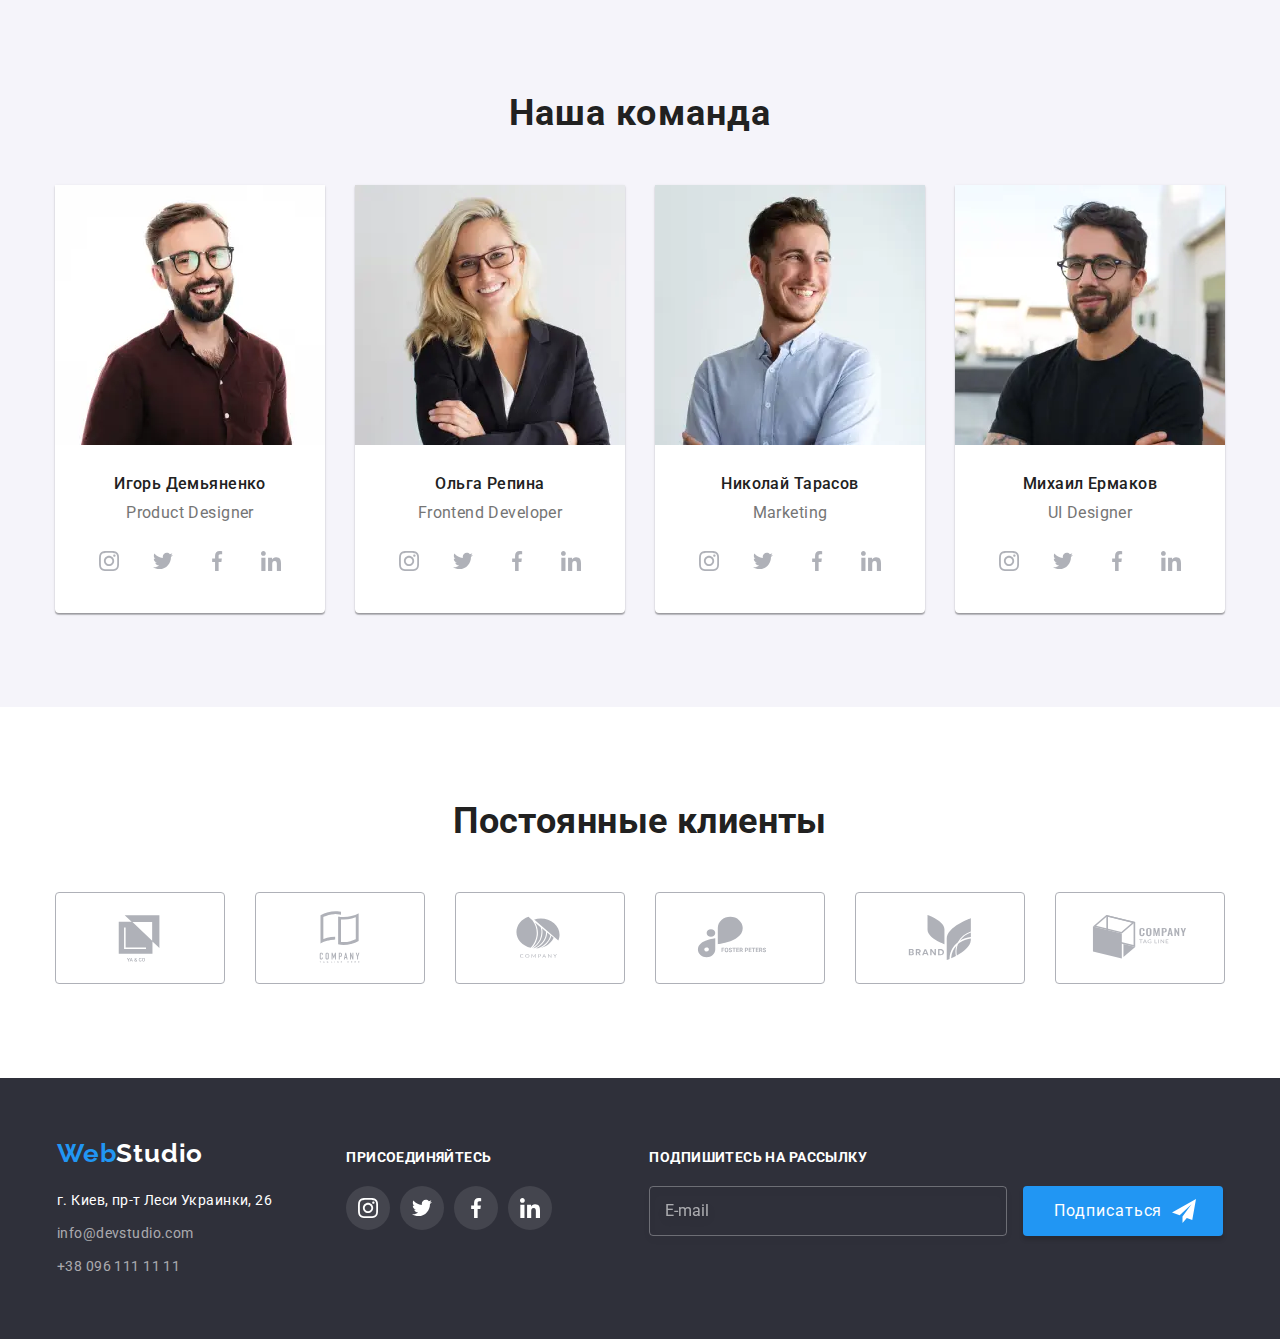
==== commit d6b2ae95: "выполнена адаптивная вёрстка, добавлены отзывчивые изображения" ====
--- a/index.html
+++ b/index.html
@@ -53,21 +53,44 @@
                     </li>
                 </ul>
             </div>
-            <!-- <div class="mobile-menu" data-menu>
-                <ul>
-                    <li></li>
-                    <li></li>
-                    <li></li>
+            <!-- Мобильное меню -->
+            <!-- <div class=" container mobile-menu" data-menu>
+                <ul class="mobile-menu__list list">
+                    <li class="mobile-menu__item">
+                        <a class="mobile-menu__link mobile-menu__link--current" href="./index.html">Студия</a>
+                    </li>
+                    <li class="mobile-menu__item">
+                        <a class="mobile-menu__link" href="./portfolio.html">Портфолио</a>
+                    </li>
+                    <li class="mobile-menu__item">
+                        <a class="mobile-menu__link" href="">Контакты</a>
+                    </li>
                 </ul>
-                <ul>
-                    <li></li>
-                    <li></li>
-                    <li></li>
+                <ul class="mobile-menu__contacts list">
+                    <li class="mobile-menu__contacts-item">
+                        <a class="contacts-list__link" href="tel:+380961111111">
+                            +38 096 111 11 11
+                        </a>
+                    </li>
+                    <li class="mobile-menu__contacts-item">
+                        <a class="contacts-list__link" href="mailto:info@devstudio.com">
+                            info@devstudio.com
+                        </a>
+                    </li>
                 </ul>
-                <ul>
-                    <li></li>
-                    <li></li>
-                    <li></li>
+                <ul class="mobile-menu__sociale-list list">
+                    <li class="mobile-menu__sociale-item">
+                        <a class="mobile-menu__sociale-link" lang="en" href="#">Instagram</a>
+                    </li>
+                    <li class="mobile-menu__sociale-item">
+                        <a class="mobile-menu__sociale-link" lang="en" href="#">Twitter</a>
+                    </li>
+                    <li class="mobile-menu__sociale-item">
+                        <a class="mobile-menu__sociale-link" lang="en" href="#">Facebook</a>
+                    </li>
+                    <li class="mobile-menu__sociale-item">
+                        <a class="mobile-menu__sociale-link" lang="en" href="#">Linkedin</a>
+                    </li>
                 </ul>
             </div> -->
         </header>
@@ -131,15 +154,27 @@
                     <h2 class="works__title title">Чем мы занимаемся</h2>
                     <ul class="works-list list">
                         <li class="works-list__item">
-                            <img src="./images/work1.jpg" alt="Человека набирает html код страницы" width="370">
+                            <picture>
+                                <source media="(min-width: 1200px)" srcset="./images/desktop/wwd-desk1.webp 1x, ./images/desktop/wwd-desk1@2x.webp 2x" type="img/webp" />
+                                <source media="(min-width: 1200px)" srcset="./images/desktop/wwd-desk1.jpg 1x, ./images/desktop/wwd-desk1@2x.jpg 2x" type="img/jpg" />
+                                <img src="./images/desktop/wwd-desk1.jpg" alt="Человека набирает html код страницы" width="370">
+                            </picture>
                             <p class="works-list__description">Десктопные приложения</p>
                         </li>
                         <li class="works-list__item">
-                            <img src="./images/work2.jpg" alt="Человек адаптирует вид страницы ноутбука на мобильный телефон" width="370">
+                            <picture>
+                                <source media="(min-width: 1200px)" srcset="./images/desktop/wwd-desk2.webp 1x, ./images/desktop/wwd-desk2@2x.webp 2x" type="img/webp" />
+                                <source media="(min-width: 1200px)" srcset="./images/desktop/wwd-desk2.jpg 1x, ./images/desktop/wwd-desk2@2x.jpg 2x" type="img/jpg" />
+                                <img src="./images/desktop/wwd-desk2.jpg" alt="Человек адаптирует вид страницы ноутбука  2xна мобильный телефон" width="370">
+                            </picture>
                             <p class="works-list__description">Мобильные приложения</p>
                         </li>
                         <li class="works-list__item">
-                            <img src="./images/work3.jpg" alt="Человека выбирает градиент цветов на планшете" width="370">
+                            <picture>
+                                <source media="(min-width: 1200px)" srcset="./images/desktop/wwd-desk3.webp 1x, ./images/desktop/wwd-desk3@2x.webp 2x" type="img/webp" />
+                                <source media="(min-width: 1200px)" srcset="./images/desktop/wwd-desk3.jpg 1x, ./images/desktop/wwd-desk3@2x.jpg 2x" type="img/jpg" />
+                                <img src="./images/desktop/wwd-desk3.jpg" alt="Человека выбирает градиент цветов на планшете" width="370">
+                            </picture>
                             <p class="works-list__description">Дизайнерские решения</p>
                         </li>
                     </ul>
@@ -151,7 +186,18 @@
                     <h2 class="team__title title">Наша команда</h2>
                     <ul class="team-list list">
                         <li class="team-list__item">
-                            <img src="./images/team1.jpg" alt="Игорь Демьяненко" width="270">
+                            <picture>
+                                <source media="(min-width: 1200px)" srcset="./images/desktop/team-desk1.webp 1x, ./images/desktop/team-desk1@2x.webp 2x" type="image/webp" >
+                                <source media="(min-width: 1200px)" srcset="./images/desktop/team-desk1.jpg 1x, ./images/desktop/team-desk1@2x.jpg 2x" type="image/jpeg" >
+                            
+                                <source media="(min-width: 768px)" srcset="./images/tablet/team-tablet1.webp 1x, ./images/tablet/team-tablet1@2x.webp 2x" type="image/webp" >
+                                <source media="(min-width: 768px)" srcset="./images/tablet/team-tablet1.jpg 1x, ./images/tablet/team-tablet1@2x.jpg 2x" type="image/jpeg" >
+                            
+                                <source media="(max-width: 767px)" srcset="./images/mobile/team-mobile1.webp 1x, ./images/mobile/team-mobile1@2x.webp 2x" type="image/webp" >
+                                <source media="(max-width: 767px)" srcset="./images/mobile/team-mobile1.jpg 1x, ./images/mobile/team-mobile1@2x.jpg 2x" type="image/jpeg" >
+                                <img src="./images/mobile/team-mobile1.jpg" alt="Игорь Демьяненко">
+                            </picture>
+                            
                             <div class="team-content">
                                 <h3 class="team-list__title title">Игорь Демьяненко</h3>
                                 <p class="team-list__text" lang="en">Product Designer</p>
@@ -188,7 +234,24 @@
                             </div>
                         </li>
                         <li class="team-list__item">
-                            <img src="./images/team2.jpg" alt="Ольга Репина" width="270">
+                            <picture>
+                                <source media="(min-width: 1200px)"
+                                    srcset="./images/desktop/team-desk2.webp 1x, ./images/desktop/team-desk2@2x.webp 2x" type="image/webp">
+                                <source media="(min-width: 1200px)"
+                                    srcset="./images/desktop/team-desk2.jpg 1x, ./images/desktop/team-desk2@2x.jpg 2x" type="image/jpeg">
+                            
+                                <source media="(min-width: 768px)"
+                                    srcset="./images/tablet/team-tablet2.webp 1x, ./images/tablet/team-tablet2@2x.webp 2x" type="image/webp">
+                                <source media="(min-width: 768px)"
+                                    srcset="./images/tablet/team-tablet2.jpg 1x, ./images/tablet/team-tablet2@2x.jpg 2x" type="image/jpeg">
+                            
+                                <source media="(max-width: 767px)"
+                                    srcset="./images/mobile/team-mobile2.webp 1x, ./images/mobile/team-mobile2@2x.webp 2x" type="image/webp">
+                                <source media="(max-width: 767px)"
+                                    srcset="./images/mobile/team-mobile2.jpg 1x, ./images/mobile/team-mobile2@2x.jpg 2x" type="image/jpeg">
+                                <img src="./images/mobile/team-mobile2.jpg" alt="Ольга Репина" >
+                            </picture>
+                            
                             <div class="team-content">
                                 <h3 class="team-list__title title">Ольга Репина</h3>
                                 <p class="team-list__text" lang="en">Frontend Developer</p>
@@ -225,7 +288,24 @@
                             </div>
                         </li>
                         <li class="team-list__item">
-                            <img src="./images/team3.jpg" alt="Николай Тарасов" width="270">
+                            <picture>
+                                <source media="(min-width: 1200px)"
+                                    srcset="./images/desktop/team-desk3.webp 1x, ./images/desktop/team-desk3@2x.webp 2x" type="image/webp">
+                                <source media="(min-width: 1200px)"
+                                    srcset="./images/desktop/team-desk3.jpg 1x, ./images/desktop/team-desk3@2x.jpg 2x" type="image/jpeg">
+                            
+                                <source media="(min-width: 768px)"
+                                    srcset="./images/tablet/team-tablet3.webp 1x, ./images/tablet/team-tablet3@2x.webp 2x" type="image/webp">
+                                <source media="(min-width: 768px)"
+                                    srcset="./images/tablet/team-tablet3.jpg 1x, ./images/tablet/team-tablet3@2x.jpg 2x" type="image/jpeg">
+                            
+                                <source media="(max-width: 767px)"
+                                    srcset="./images/mobile/team-mobile3.webp 1x, ./images/mobile/team-mobile3@2x.webp 2x" type="image/webp">
+                                <source media="(max-width: 767px)"
+                                    srcset="./images/mobile/team-mobile3.jpg 1x, ./images/mobile/team-mobile3@2x.jpg 2x" type="image/jpeg">
+                                <img src="./images/mobile/team-mobile3.jpg" alt="Николай Тарасов">
+                            </picture>
+                            
                             <div class="team-content">
                                 <h3 class="team-list__title title">Николай Тарасов</h3>
                                 <p class="team-list__text" lang="en">Marketing</p>
@@ -262,7 +342,24 @@
                             </div>
                         </li>
                         <li class="team-list__item">
-                            <img src="./images/team4.jpg" alt="Михаил Ермаков" width="270">
+                            <picture>
+                                <source media="(min-width: 1200px)"
+                                    srcset="./images/desktop/team-desk4.webp 1x, ./images/desktop/team-desk4@2x.webp 2x" type="image/webp">
+                                <source media="(min-width: 1200px)"
+                                    srcset="./images/desktop/team-desk4.jpg 1x, ./images/desktop/team-desk4@2x.jpg 2x" type="image/jpeg">
+                            
+                                <source media="(min-width: 768px)"
+                                    srcset="./images/tablet/team-tablet4.webp 1x, ./images/tablet/team-tablet4@2x.webp 2x" type="image/webp">
+                                <source media="(min-width: 768px)"
+                                    srcset="./images/tablet/team-tablet4.jpg 1x, ./images/tablet/team-tablet4@2x.jpg 2x" type="image/jpeg">
+                            
+                                <source media="(max-width: 767px)"
+                                    srcset="./images/mobile/team-mobile4.webp 1x, ./images/mobile/team-mobile4@2x.webp 2x" type="image/webp">
+                                <source media="(max-width: 767px)"
+                                    srcset="./images/mobile/team-mobile4.jpg 1x, ./images/mobile/team-mobile4@2x.jpg 2x" type="image/jpeg">
+                                <img src="./images/mobile/team-mobile4.jpg" alt="Михаил Ермаков" >
+                            </picture>
+                            
                             <div class="team-content">
                                 <h3 class="team-list__title title">Михаил Ермаков</h3>
                                 <p class="team-list__text" lang="en">UI Designer</p>
--- a/css/main.min.css
+++ b/css/main.min.css
@@ -1,2 +1,2 @@
-:root{--title-text-color: #212121;--primary-text-color: #757575;--accent-color: #2196f3}.visually-hidden{position:absolute !important;clip:rect(1px 1px 1px 1px);clip:rect(1px, 1px, 1px, 1px);padding:0 !important;border:0 !important;height:1px !important;width:1px !important;overflow:hidden}html{box-sizing:border-box}*,*::before,*::after{box-sizing:border-box}body{font-family:Roboto, sans-serif;font-size:14px;line-height:1.71;letter-spacing:0.03em;color:var(--primary-text-color)}h1,h2,h3,h4,h5,h6,p,ul,ol{margin:0;padding:0}img{display:block}.title{color:var(--title-text-color);font-weight:bold;font-size:36px;line-height:1.16}.list{list-style:none;margin:0;padding:0}.section{padding-top:60px;padding-bottom:60px}@media screen and (min-width: 1200px){.section{padding-top:94px;padding-bottom:94px}}.container{padding-left:15px;padding-right:15px}@media screen and (min-width: 480px){.container{width:480px;margin:0 auto}}@media screen and (min-width: 768px){.container{width:768px}}@media screen and (min-width: 1200px){.container{width:1200px}}.banner__button{font-family:inherit;font-weight:bold;font-size:16px;line-height:1.87;letter-spacing:0.06em;color:#ffffff;background:var(--accent-color);padding:10px 32px;border-radius:4px;display:block;margin-right:auto;margin-left:auto}.sociale-list{display:flex}.sociale-list__item:not(:first-child){margin-left:10px}.sociale-list__icon{width:20px;height:20px;fill:#ffffff}.sociale-list__icon--grey{fill:#afb1b8;transition-property:fill}.sociale-list__link{display:flex;justify-content:center;align-items:center;width:44px;height:44px;border-radius:50%;background:rgba(255,255,255,0.1)}.sociale-list__link--transparent{transition-property:background-color;transition-duration:250ms;transition-timing-function:cubic-bezier(0.4, 0, 0.2, 1)}.sociale-list__link--transparent:hover,.sociale-list__link--transparent:focus{background-color:var(--accent-color)}.sociale-list__link--transparent:hover .sociale-list__icon--grey,.sociale-list__link--transparent:focus .sociale-list__icon--grey{fill:#ffffff}.sociale-list__link--dark{transition-property:background;transition-duration:250ms;transition-timing-function:cubic-bezier(0.4, 0, 0.2, 1)}.sociale-list__link--dark:hover,.sociale-list__link--dark:focus{background:var(--accent-color)}.logo,.logo--white,.logo--black{font-family:Raleway, sans-serif;font-weight:bold;font-size:26px;line-height:1.19;letter-spacing:0.03em;text-decoration:none;margin-left:0px}.logo{color:var(--accent-color)}.logo--white{color:#ffffff}.logo--black{color:#000000}.backdrop{position:fixed;left:0px;top:0px;width:100%;height:100%;background:rgba(0,0,0,0.2);transition-property:opacity, visibility;transition-duration:250ms;transition-timing-function:cubic-bezier(0.4, 0, 0.2, 1)}.backdrop.is-hidden{opacity:0;pointer-events:none;visibility:hidden}.modal{position:absolute;top:50%;left:50%;transform:translate(-50%, -50%);min-width:528px;min-height:581px;background-color:#ffffff;box-shadow:0px 1px 3px rgba(0,0,0,0.12),0px 1px 1px rgba(0,0,0,0.14),0px 2px 1px rgba(0,0,0,0.2);border-radius:4px;padding:40px}.modal__button--close{position:absolute;top:8px;right:8px;display:flex;justify-content:center;align-items:center;width:30px;height:30px;border-radius:50%;border:1px solid rgba(0,0,0,0.1);background-color:transparent;cursor:pointer;transition-property:fill;transition-duration:250ms;transition-timing-function:cubic-bezier(0.4, 0, 0.2, 1)}.modal__button--close:hover,.modal__button--close:focus{fill:var(--accent-color)}.modal-form__wrapper{display:block}.modal-form__head{font-size:20px;font-weight:bold;line-height:1.15;color:#212121;margin-bottom:12px}.modal-form__type{display:block;font-size:12px;line-height:1.16;letter-spacing:0.01em;color:#757575}.modal-form__box{position:relative;display:block;margin-bottom:10px}.modal-form__input{position:relative;display:block;height:40px;width:100%;border:1px solid rgba(33,33,33,0.2);border-radius:4px;padding-left:42px;margin-top:4px;outline:none}.modal-form__input:focus{border-color:var(--accent-color)}.modal-form__link{margin-left:7px}.modal-form__icon{position:absolute;top:50%;left:12px;transform:translateY(-50%);transition-property:fill;transition-duration:250ms;transition-timing-function:cubic-bezier(0.4, 0, 0.2, 1)}.modal-form__contract-link{font-size:14px;line-height:1.71;text-decoration-line:underline;color:var(--accent-color)}.modal-form__feedback{width:100%;height:120px;padding:12px 16px;border:1px solid rgba(33,33,33,0.2);border-radius:4px;outline:none;resize:none;margin-top:4px;transition-property:border-color;transition-duration:250ms;transition-timing-function:cubic-bezier(0.4, 0, 0.2, 1)}.modal-form__feedback::placeholder{font-size:12px;line-height:1.16;letter-spacing:0.01em;color:rgba(117,117,117,0.5)}.modal-form__feedback:focus{border-color:var(--accent-color)}.modal-form__checkbox:checked+.checkbox-box{background-color:var(--accent-color);background-image:url(../images/svg/iconcheck.svg);background-repeat:no-repeat;background-position:center;background-origin:border-box;border-color:transparent}.modal-form__checkbox:checked+.checkbox-box:focus+.checkbox-box{border-color:var(--accent-color)}.checkbox-label{display:flex;align-items:center;margin-bottom:30px;padding-left:14px;font-size:12px;line-height:1.16;letter-spacing:0.01em;color:#757575}.checkbox-box{width:15px;height:15px;border:2px solid #212121;border-radius:2px}.modal__button--submit{display:block;padding:10px 55px;width:200px;height:50px;font-size:16px;line-height:1.87;letter-spacing:0.06em;color:#ffffff;background:#188ce8;box-shadow:0px 4px 4px rgba(0,0,0,0.15);border-radius:4px;outline:none;cursor:pointer;border:transparent;margin:0 auto}.header .container{background-color:#ffffff;display:flex;align-items:center}.nav{display:none}@media screen and (min-width: 768px){.nav{display:flex;align-items:center}}.nav__list{display:flex;justify-content:space-between}@media screen and (min-width: 768px){.nav__list{margin-left:88px}}@media screen and (min-width: 1200px){.nav__list{margin-left:93px}}.nav__link{display:block;font-weight:500;font-size:14px;line-height:1.14;letter-spacing:0.02em;color:#212121;text-decoration:none;transition-property:color;transition-duration:250ms;transition-timing-function:cubic-bezier(0.4, 0, 0.2, 1);padding-top:32px;padding-bottom:32px}.nav__link:hover,.nav__link:focus{color:var(--accent-color)}.nav__link--current{position:relative;color:var(--accent-color)}.nav__link--current::after{content:"";display:block;position:absolute;width:100%;height:4px;background:var(--accent-color);border-radius:2px;bottom:0}.nav__item:not(:first-child){margin-left:50px}.contacts-list{display:none;font-weight:500;font-size:14px;line-height:1.14;letter-spacing:0.02em;margin-left:auto}@media screen and (min-width: 768px){.contacts-list{display:block}}@media screen and (min-width: 1200px){.contacts-list{display:flex}}@media screen and (min-width: 1200px){.contacts-list__item:not(:first-child){margin-left:50px}}.contacts-list__link{display:flex;align-items:center;color:#757575;text-decoration:none;transition-property:color;transition-duration:250ms;transition-timing-function:cubic-bezier(0.4, 0, 0.2, 1)}@media screen and (max-width: 1199px){.contacts-list__link{margin-bottom:10px}}.contacts-list__link:hover,.contacts-list__link:focus{color:var(--accent-color)}.contacts-list__link:hover .icon-envelope,.contacts-list__link:hover .icon-envelope,.contacts-list__link:hover .icon-phone,.contacts-list__link:hover .icon-phone,.contacts-list__link:focus .icon-envelope,.contacts-list__link:focus .icon-envelope,.contacts-list__link:focus .icon-phone,.contacts-list__link:focus .icon-phone{fill:var(--accent-color)}.icon-envelope,.icon-phone{margin-right:10px;transition-property:fill;transition-duration:250ms;transition-timing-function:cubic-bezier(0.4, 0, 0.2, 1)}.icon-envelope:hover,.icon-envelope:focus{fill:var(--accent-color)}.icon-phone:hover,.icon-phone:focus{fill:var(--accent-color)}.mobile-menu__button{outline:none;cursor:pointer;background-color:transparent;border:none;margin-left:auto;padding:0;z-index:10}@media screen and (min-width: 768px){.mobile-menu__button{display:none}}.mobile-menu__close{display:none}.mobile-menu__button.is-open .mobile-menu__close{display:block}.mobile-menu__button.is-open .mobile-menu__open{display:none}.mobile-menu{position:fixed;width:100%;height:100%;background-color:#fff;top:0;left:0;transform:translateX(100%)}@media screen and (min-width: 768px){.mobile-menu{display:none}}.mobile-menu.is-open{transform:translateX(0)}.banner{max-width:1600px;background-color:#2f303a;background-image:linear-gradient(rgba(47,48,58,0.4), rgba(47,48,58,0.4)),url(../images/hero.jpg);background-repeat:no-repeat;background-position:center;background-size:cover;padding:200px 0px;margin-left:auto;margin-right:auto}.banner__title{font-weight:900;font-size:44px;line-height:1.36;text-align:center;letter-spacing:0.06em;text-transform:uppercase;color:#ffffff;margin-bottom:30px;margin-left:auto;margin-right:auto;width:696px}.advantages__title{font-weight:bold;font-size:14px;line-height:1.14;letter-spacing:0.03em;text-transform:uppercase;margin-bottom:10px;color:var(--title-text-color)}.advantages__list{display:block}@media screen and (min-width: 768px){.advantages__list{display:flex;flex-wrap:wrap;margin:-15px}}@media screen and (min-width: 1200px){.advantages__list{display:flex}}@media screen and (min-width: 768px){.advantages__item{flex-basis:calc((100% - 60px) / 2);margin:15px}}@media screen and (min-width: 1200px){.advantages__item{flex-basis:calc((100% - 120px) / 4);margin:15px}}@media screen and (max-width: 767px){.advantages__item:not(:first-child){margin-top:30px}}.advantages__icon{display:flex;height:120px;justify-content:center;align-items:center;background:#f5f4fa;border-radius:4px;margin-bottom:30px}.works{display:none}@media screen and (min-width: 1200px){.works{display:flex;padding-top:0px}.works__title{text-align:center;margin-bottom:50px;font-weight:bold;font-size:36px;line-height:1.16;letter-spacing:0.03em}.works-list{display:flex;justify-content:space-between}.works-list__item{position:relative}.works-list__description{position:absolute;width:100%;bottom:0px;font-weight:bold;font-size:14px;line-height:1.14;text-align:center;text-transform:uppercase;color:#ffffff;background:rgba(47,48,58,0.8);padding-top:27px;padding-bottom:27px}}.team{background:#f5f4fa}.team__title{text-align:center;margin-bottom:50px;font-weight:bold;font-size:36px;line-height:1.16;letter-spacing:0.03em;color:var(--title-text-color)}.team-list{display:block}@media screen and (min-width: 768px){.team-list{display:flex;flex-wrap:wrap;margin:-15px}}@media screen and (min-width: 1200px){.team-list{display:flex;justify-content:space-between}}.team-list__item{text-align:center;background:#ffffff;box-shadow:0px 1px 3px rgba(0,0,0,0.12),0px 1px 1px rgba(0,0,0,0.14),0px 2px 1px rgba(0,0,0,0.2);border-radius:0px 0px 4px 4px}@media screen and (min-width: 768px){.team-list__item{flex-basis:calc((100% - 60px) / 2);margin:15px}}@media screen and (min-width: 1200px){.team-list__item{flex-basis:calc((100% - 120px) / 4);margin:15px}}.team-list__title{font-weight:500;font-size:16px;line-height:1.18;margin-bottom:10px}.team-list__text{font-size:16px;line-height:1.18;margin-bottom:16px}.team-content{padding:30px 0px}.sociale-list__team{justify-content:center}.clients{background:#ffffff}.clients__title{text-align:center;margin-bottom:50px}.clients-list{display:flex;flex-wrap:wrap;margin:-15px}@media screen and (max-width: 767px){.clients-list__item{flex-basis:calc((100% - 60px) / 2);margin:15px}}@media screen and (min-width: 768px){.clients-list__item{flex-basis:calc((100% - 90px) / 3);margin:15px}}@media screen and (min-width: 1200px){.clients-list__item{flex-basis:calc((100% - 180px) / 6);margin:15px}}.clients-list__link{display:flex;justify-content:center;align-items:center;height:92px;border:1px solid #afb1b8;border-radius:4px;transition-property:border-color;transition-duration:250ms;transition-timing-function:cubic-bezier(0.4, 0, 0.2, 1)}.clients-list__link:hover,.clients-list__link:focus{border-color:var(--accent-color)}.clients-list__link:hover .icon-logo,.clients-list__link:focus .icon-logo{fill:var(--accent-color)}.icon-logo{width:106px;height:60px;fill:#afb1b8;transition-property:fill}.footer{left:0px;background:#2f303a;padding:60px 0px}.footer .container{text-align:center}@media screen and (min-width: 768px){.footer .container{display:flex;flex-wrap:wrap;align-items:baseline;justify-content:space-around}}@media screen and (min-width: 1200px){.footer .container{display:flex;align-items:baseline;text-align:left}}@media screen and (min-width: 1200px){.footer__logo{display:inline-block;margin-bottom:20px}}.footer__input{width:450px;height:50px;background-color:transparent;padding:15px;border:1px solid rgba(255,255,255,0.3);box-sizing:border-box;filter:drop-shadow(0px 4px 4px rgba(0,0,0,0.15));border-radius:4px;outline:none;color:#ffffff}@media screen and (min-width: 768px){.footer__input{width:358px}}.footer__input:focus{border-color:var(--accent-color);transition-property:border-color;transition-duration:250ms;transition-timing-function:cubic-bezier(0.4, 0, 0.2, 1)}.footer__input::placeholder{font-size:16px;line-height:1.25;color:rgba(255,255,255,0.6)}.footer__button{display:inline-flex;align-items:center;text-align:center;width:200px;height:50px;font-size:16px;line-height:1.87;letter-spacing:0.06em;padding:10px;padding-left:29px;margin-left:12px;background:var(--accent-color);color:#ffffff;box-shadow:0px 4px 4px rgba(0,0,0,0.15);border-radius:4px;border-color:transparent;cursor:pointer;outline:none}.footer-address__list{margin-top:20px}@media screen and (min-width: 1200px){.footer-address__list{margin-top:0}}.footer-contacts__item:not(:last-child){margin-bottom:9px}.footer-contacts__adress{color:#ffffff}.footer-contacts__mail,.footer-contacts__tel{color:rgba(255,255,255,0.6)}.footer-contacts__adress,.footer-contacts__mail,.footer-contacts__tel{text-decoration:none;font-style:normal;transition-property:color;transition-duration:250ms;transition-timing-function:cubic-bezier(0.4, 0, 0.2, 1)}.footer-contacts__adress:hover,.footer-contacts__adress:focus,.footer-contacts__mail:hover,.footer-contacts__mail:focus,.footer-contacts__tel:hover,.footer-contacts__tel:focus{color:var(--accent-color)}.footer-sociale{justify-content:center}@media screen and (min-width: 1200px){.footer-sociale{margin-left:70px}}.footer-sociale__title{font-size:14px;line-height:1.14;text-transform:uppercase;color:#ffffff;margin-bottom:20px;margin-top:60px}@media screen and (min-width: 768px){.footer-sociale__title{margin-top:0}}.footer-sociale .sociale-list{justify-content:center}.subscription{margin-top:60px}@media screen and (min-width: 1200px){.subscription{margin-top:0;margin-left:93px}}.subscription__title{font-size:14px;line-height:1.14;text-transform:uppercase;color:#ffffff;margin-bottom:20px}@media screen and (min-width: 768px) and (max-width: 1199px){.subscription__form{display:flex;flex-direction:column;align-items:center}}.footer__button{margin-top:20px}@media screen and (min-width: 1200px){.footer__button{margin-top:0}}.icon-submit{margin-left:10px}.portfolio{border-bottom:1px solid #ececec}.portfolio-img{display:block;width:100%}.filter-list{display:flex;flex-wrap:wrap;justify-content:start;margin-bottom:40px}@media screen and (min-width: 768px){.filter-list{display:flex;justify-content:center;margin-bottom:50px}}.filter-list__item:not(:last-child){margin-right:8px}@media screen and (max-width: 767px){.filter-list__item:nth-child(n+4){margin-top:15px}}.filter-list__button{font-family:inherit;font-style:normal;font-weight:500;font-size:16px;line-height:1.62;text-align:center;letter-spacing:0.03em;color:#212121;background:#f5f4fa;cursor:pointer;border-radius:4px;border-color:transparent;outline:none;padding:6px 22px;transition-property:background, color, box-shadow;transition-duration:250ms;transition-timing-function:cubic-bezier(0.4, 0, 0.2, 1)}.filter-list__button:hover,.filter-list__button:focus{background:var(--accent-color);color:#ffffff;box-shadow:0px 3px 1px rgba(0,0,0,0.1),0px 1px 2px rgba(0,0,0,0.08),0px 2px 2px rgba(0,0,0,0.12)}.type-list{display:block;margin:-15px}@media screen and (min-width: 768px){.type-list{display:flex;flex-wrap:wrap}}.type-list__item{transition-property:box-shadow;transition-duration:250ms;transition-timing-function:cubic-bezier(0.4, 0, 0.2, 1)}@media screen and (min-width: 768px){.type-list__item{display:flex;flex-wrap:wrap;flex-basis:calc((100% - 60px) / 2);margin:15px}}@media screen and (min-width: 1200px){.type-list__item{flex-basis:calc((100% - 90px) / 3)}}.type-list__item:hover,.type-list__item:focus{box-shadow:0px 3px 1px rgba(0,0,0,0.1),0px 1px 2px rgba(0,0,0,0.08),0px 2px 2px rgba(0,0,0,0.12)}.type-list__item:hover .type-list__description,.type-list__item:hover .type-list__description,.type-list__item:focus .type-list__description,.type-list__item:focus .type-list__description{transform:translateY(0%)}.type-list__link{display:block;color:#757575;text-decoration:none;margin:0;padding:0}.type-list__card{position:relative;overflow:hidden}.type-list__description{position:absolute;top:0;left:0;height:100%;width:100%;overflow:auto;transform:translateY(100%);color:#ffffff;background:rgba(33,150,243,0.9);padding-left:24px;padding-top:63px;padding-right:24px;padding-bottom:63px;font-size:18px;line-height:1.56;transition-property:transform;transition-duration:250ms;transition-timing-function:cubic-bezier(0.4, 0, 0.2, 1)}.type-list__cover{padding-left:24px;padding-right:24px;border-bottom:1px solid #eeeeee;border-right:1px solid #eeeeee;border-left:1px solid #eeeeee;padding-top:20px;padding-bottom:20px}.type-list__title{color:var(--title-text-color);font-weight:bold;font-size:18px;line-height:2;letter-spacing:0.06em;margin-bottom:4px;margin-top:0}.type-list__text{font-size:16px;line-height:1.8;margin-bottom:0;margin-top:0}
+:root{--title-text-color: #212121;--primary-text-color: #757575;--accent-color: #2196f3}.visually-hidden{position:absolute !important;clip:rect(1px 1px 1px 1px);clip:rect(1px, 1px, 1px, 1px);padding:0 !important;border:0 !important;height:1px !important;width:1px !important;overflow:hidden}html{box-sizing:border-box}*,*::before,*::after{box-sizing:border-box}body{font-family:Roboto, sans-serif;font-size:14px;line-height:1.71;letter-spacing:0.03em;color:var(--primary-text-color)}h1,h2,h3,h4,h5,h6,p,ul,ol{margin:0;padding:0}img{display:block}.title{color:var(--title-text-color);font-weight:bold;font-size:36px;line-height:1.16}.list{list-style:none;margin:0;padding:0}.section{padding-top:60px;padding-bottom:60px}@media screen and (min-width: 1200px){.section{padding-top:94px;padding-bottom:94px}}.container{padding-left:15px;padding-right:15px}@media screen and (min-width: 480px){.container{width:480px;margin:0 auto}}@media screen and (min-width: 768px){.container{width:768px}}@media screen and (min-width: 1200px){.container{width:1200px}}.banner__button{font-family:inherit;font-weight:bold;font-size:16px;line-height:1.87;letter-spacing:0.06em;color:#ffffff;background:var(--accent-color);padding:10px 32px;border-radius:4px;display:block;margin-right:auto;margin-left:auto}.sociale-list{display:flex}.sociale-list__item:not(:first-child){margin-left:10px}.sociale-list__icon{width:20px;height:20px;fill:#ffffff}.sociale-list__icon--grey{fill:#afb1b8;transition-property:fill}.sociale-list__link{display:flex;justify-content:center;align-items:center;width:44px;height:44px;border-radius:50%;background:rgba(255,255,255,0.1)}.sociale-list__link--transparent{transition-property:background-color;transition-duration:250ms;transition-timing-function:cubic-bezier(0.4, 0, 0.2, 1)}.sociale-list__link--transparent:hover,.sociale-list__link--transparent:focus{background-color:var(--accent-color)}.sociale-list__link--transparent:hover .sociale-list__icon--grey,.sociale-list__link--transparent:focus .sociale-list__icon--grey{fill:#ffffff}.sociale-list__link--dark{transition-property:background;transition-duration:250ms;transition-timing-function:cubic-bezier(0.4, 0, 0.2, 1)}.sociale-list__link--dark:hover,.sociale-list__link--dark:focus{background:var(--accent-color)}.logo,.logo--white,.logo--black{font-family:Raleway, sans-serif;font-weight:bold;font-size:26px;line-height:1.19;letter-spacing:0.03em;text-decoration:none;margin-left:0px}.logo{color:var(--accent-color)}.logo--white{color:#ffffff}.logo--black{color:#000000}.backdrop{position:fixed;left:0px;top:0px;width:100%;height:100%;background:rgba(0,0,0,0.2);transition-property:opacity, visibility;transition-duration:250ms;transition-timing-function:cubic-bezier(0.4, 0, 0.2, 1)}.backdrop.is-hidden{opacity:0;pointer-events:none;visibility:hidden}.modal{position:absolute;top:50%;left:50%;transform:translate(-50%, -50%);min-width:528px;min-height:581px;background-color:#ffffff;box-shadow:0px 1px 3px rgba(0,0,0,0.12),0px 1px 1px rgba(0,0,0,0.14),0px 2px 1px rgba(0,0,0,0.2);border-radius:4px;padding:40px}.modal__button--close{position:absolute;top:8px;right:8px;display:flex;justify-content:center;align-items:center;width:30px;height:30px;border-radius:50%;border:1px solid rgba(0,0,0,0.1);background-color:transparent;cursor:pointer;transition-property:fill;transition-duration:250ms;transition-timing-function:cubic-bezier(0.4, 0, 0.2, 1)}.modal__button--close:hover,.modal__button--close:focus{fill:var(--accent-color)}.modal-form__wrapper{display:block}.modal-form__head{font-size:20px;font-weight:bold;line-height:1.15;color:#212121;margin-bottom:12px}.modal-form__type{display:block;font-size:12px;line-height:1.16;letter-spacing:0.01em;color:#757575}.modal-form__box{position:relative;display:block;margin-bottom:10px}.modal-form__input{position:relative;display:block;height:40px;width:100%;border:1px solid rgba(33,33,33,0.2);border-radius:4px;padding-left:42px;margin-top:4px;outline:none}.modal-form__input:focus{border-color:var(--accent-color)}.modal-form__link{margin-left:7px}.modal-form__icon{position:absolute;top:50%;left:12px;transform:translateY(-50%);transition-property:fill;transition-duration:250ms;transition-timing-function:cubic-bezier(0.4, 0, 0.2, 1)}.modal-form__contract-link{font-size:14px;line-height:1.71;text-decoration-line:underline;color:var(--accent-color)}.modal-form__feedback{width:100%;height:120px;padding:12px 16px;border:1px solid rgba(33,33,33,0.2);border-radius:4px;outline:none;resize:none;margin-top:4px;transition-property:border-color;transition-duration:250ms;transition-timing-function:cubic-bezier(0.4, 0, 0.2, 1)}.modal-form__feedback::placeholder{font-size:12px;line-height:1.16;letter-spacing:0.01em;color:rgba(117,117,117,0.5)}.modal-form__feedback:focus{border-color:var(--accent-color)}.modal-form__checkbox:checked+.checkbox-box{background-color:var(--accent-color);background-image:url(../images/svg/iconcheck.svg);background-repeat:no-repeat;background-position:center;background-origin:border-box;border-color:transparent}.modal-form__checkbox:checked+.checkbox-box:focus+.checkbox-box{border-color:var(--accent-color)}.checkbox-label{display:flex;align-items:center;margin-bottom:30px;padding-left:14px;font-size:12px;line-height:1.16;letter-spacing:0.01em;color:#757575}.checkbox-box{width:15px;height:15px;border:2px solid #212121;border-radius:2px}.modal__button--submit{display:block;padding:10px 55px;width:200px;height:50px;font-size:16px;line-height:1.87;letter-spacing:0.06em;color:#ffffff;background:#188ce8;box-shadow:0px 4px 4px rgba(0,0,0,0.15);border-radius:4px;outline:none;cursor:pointer;border:transparent;margin:0 auto}.mobile-menu__button{outline:none;cursor:pointer;background-color:transparent;border:none;margin-left:auto;padding:0;z-index:10}@media screen and (min-width: 768px){.mobile-menu__button{display:none}}.mobile-menu__close{display:none}.mobile-menu__button.is-open .mobile-menu__close{display:block}.mobile-menu__button.is-open .mobile-menu__open{display:none}.mobile-menu{position:fixed;width:100%;height:100%;background-color:#fff;top:0;left:0;transform:translateX(100%)}@media screen and (min-width: 768px){.mobile-menu{display:none}}.mobile-menu.is-open{transform:translateX(0)}.mobile-menu{display:flex;flex-direction:column;align-items:baseline;justify-content:space-around;align-items:start;margin-left:0}.mobile-menu__link{font-weight:500;font-size:40px;line-height:1.17;letter-spacing:0.02em;text-decoration:none;transition-property:color;transition-duration:250ms;transition-timing-function:cubic-bezier(0.4, 0, 0.2, 1);color:#212121}.mobile-menu__link:hover,.mobile-menu__link:focus{color:var(--accent-color)}.mobile-menu__link:not(:first-child){margin-top:32px}.header .container{background-color:#ffffff;display:flex;align-items:center}.nav{display:none}@media screen and (min-width: 768px){.nav{display:flex;align-items:center}}.nav__list{display:flex;justify-content:space-between}@media screen and (min-width: 768px){.nav__list{margin-left:88px}}@media screen and (min-width: 1200px){.nav__list{margin-left:93px}}.nav__link{display:block;font-weight:500;font-size:14px;line-height:1.14;letter-spacing:0.02em;color:#212121;text-decoration:none;transition-property:color;transition-duration:250ms;transition-timing-function:cubic-bezier(0.4, 0, 0.2, 1);padding-top:32px;padding-bottom:32px}.nav__link:hover,.nav__link:focus{color:var(--accent-color)}.nav__link--current{position:relative;color:var(--accent-color)}.nav__link--current::after{content:"";display:block;position:absolute;width:100%;height:4px;background:var(--accent-color);border-radius:2px;bottom:0}.nav__item:not(:first-child){margin-left:50px}.contacts-list{display:none;margin-left:auto}@media screen and (min-width: 768px){.contacts-list{display:block;font-weight:500;font-size:12px;line-height:1.16;letter-spacing:0.02em}}@media screen and (min-width: 1200px){.contacts-list{display:flex;font-size:14px;line-height:1.14}}@media screen and (min-width: 1200px){.contacts-list__item:not(:first-child){margin-left:50px}}.contacts-list__link{display:flex;align-items:center;color:#757575;text-decoration:none;transition-property:color;transition-duration:250ms;transition-timing-function:cubic-bezier(0.4, 0, 0.2, 1)}@media screen and (max-width: 1199px){.contacts-list__link{margin-bottom:10px}}.contacts-list__link:hover,.contacts-list__link:focus{color:var(--accent-color)}.contacts-list__link:hover .icon-envelope,.contacts-list__link:hover .icon-envelope,.contacts-list__link:hover .icon-phone,.contacts-list__link:hover .icon-phone,.contacts-list__link:focus .icon-envelope,.contacts-list__link:focus .icon-envelope,.contacts-list__link:focus .icon-phone,.contacts-list__link:focus .icon-phone{fill:var(--accent-color)}.icon-envelope,.icon-phone{margin-right:10px;transition-property:fill;transition-duration:250ms;transition-timing-function:cubic-bezier(0.4, 0, 0.2, 1)}.icon-envelope:hover,.icon-envelope:focus{fill:var(--accent-color)}.icon-phone:hover,.icon-phone:focus{fill:var(--accent-color)}.banner{background-color:#2f303a;background-repeat:no-repeat;background-position:center;background-size:cover;padding:118px 0px;background-image:linear-gradient(rgba(47,48,58,0.4), rgba(47,48,58,0.4)),url(../../images/mobile/hero-mobile.jpg);background-image:linear-gradient(rgba(47,48,58,0.4), rgba(47,48,58,0.4)),url(../../images/mobile/hero-mobile.webp)}@media screen and (min-device-pixel-ratio: 2), screen and (min-resolution: 192dpi), screen and (min-resolution: 2dppx){.banner{background-image:linear-gradient(rgba(47,48,58,0.4), rgba(47,48,58,0.4)),url(../../images/mobile/hero-mobile@2x.jpg);background-image:linear-gradient(rgba(47,48,58,0.4), rgba(47,48,58,0.4)),url(../../images/mobile/hero-mobile@2x.webp)}}@media screen and (min-width: 768px){.banner{background-image:linear-gradient(rgba(47,48,58,0.4), rgba(47,48,58,0.4)),url(../../images/tablet/header-tablet.jpg);background-image:linear-gradient(rgba(47,48,58,0.4), rgba(47,48,58,0.4)),url(../../images/tablet/heder-tablet.webp)}}@media screen and (min-device-pixel-ratio: 2), screen and (min-resolution: 192dpi), screen and (min-resolution: 2dppx){.banner{background-image:linear-gradient(rgba(47,48,58,0.4), rgba(47,48,58,0.4)),url(../../images/tablet/header-tablet@2x.jpg);background-image:linear-gradient(rgba(47,48,58,0.4), rgba(47,48,58,0.4)),url(../../images/tablet/header-tablet@2x.webp)}}@media screen and (min-width: 1200px){.banner{max-width:1600px;padding:200px 0px;margin-left:auto;margin-right:auto;background-image:linear-gradient(rgba(47,48,58,0.4), rgba(47,48,58,0.4)),url(../../images/desktop/header-desk.jpg);background-image:linear-gradient(rgba(47,48,58,0.4), rgba(47,48,58,0.4)),url(../../images/desktop/header-desk.webp)}}@media screen and (min-device-pixel-ratio: 2), screen and (min-resolution: 192dpi), screen and (min-resolution: 2dppx){.banner{background-image:linear-gradient(rgba(47,48,58,0.4), rgba(47,48,58,0.4)),url(../../images/desktop/header-desk@2x.jpg);background-image:linear-gradient(rgba(47,48,58,0.4), rgba(47,48,58,0.4)),url(../../images/desktop/header-desk@2x.webp)}}.banner__title{width:360px;font-size:26px;line-height:1.62;font-weight:900;text-align:center;letter-spacing:0.06em;text-transform:uppercase;color:#ffffff;margin-left:auto;margin-right:auto;margin-bottom:30px}@media screen and (min-width: 1200px){.banner__title{width:696px;font-size:44px;line-height:1.36}}.advantages__title{font-weight:bold;font-size:14px;line-height:1.14;letter-spacing:0.03em;text-transform:uppercase;margin-bottom:10px;color:var(--title-text-color)}.advantages__list{display:block}@media screen and (min-width: 768px){.advantages__list{display:flex;flex-wrap:wrap;margin:-15px}}@media screen and (min-width: 1200px){.advantages__list{display:flex}}@media screen and (min-width: 768px){.advantages__item{flex-basis:calc((100% - 60px) / 2);margin:15px}}@media screen and (min-width: 1200px){.advantages__item{flex-basis:calc((100% - 120px) / 4);margin:15px}}@media screen and (max-width: 767px){.advantages__item:not(:first-child){margin-top:30px}}.advantages__icon{display:flex;height:120px;justify-content:center;align-items:center;background:#f5f4fa;border-radius:4px;margin-bottom:30px}.works{display:none}@media screen and (min-width: 1200px){.works{display:flex;padding-top:0px}.works__title{text-align:center;margin-bottom:50px;font-weight:bold;font-size:36px;line-height:1.16;letter-spacing:0.03em}.works-list{display:flex;justify-content:space-between}.works-list__item{position:relative}.works-list__description{position:absolute;width:100%;bottom:0px;font-weight:bold;font-size:14px;line-height:1.14;text-align:center;text-transform:uppercase;color:#ffffff;background:rgba(47,48,58,0.8);padding-top:27px;padding-bottom:27px}}.team{background:#f5f4fa}.team__title{text-align:center;font-weight:bold;font-size:36px;line-height:1.16;letter-spacing:0.03em;color:var(--title-text-color)}@media screen and (min-width: 768px){.team__title{margin-bottom:50px}}.team-list{display:block}@media screen and (min-width: 768px){.team-list{display:flex;flex-wrap:wrap;margin:-15px}}@media screen and (min-width: 1200px){.team-list{display:flex;justify-content:space-between}}.team-list__item{text-align:center;background:#ffffff;box-shadow:0px 1px 3px rgba(0,0,0,0.12),0px 1px 1px rgba(0,0,0,0.14),0px 2px 1px rgba(0,0,0,0.2);border-radius:0px 0px 4px 4px;margin-top:30px}@media screen and (min-width: 768px){.team-list__item{flex-basis:calc((100% - 60px) / 2);margin:15px}}@media screen and (min-width: 1200px){.team-list__item{flex-basis:calc((100% - 120px) / 4);margin:15px}}.team-list__title{font-weight:500;font-size:16px;line-height:1.18;margin-bottom:10px}.team-list__text{font-size:16px;line-height:1.18;margin-bottom:16px}.team-content{padding:30px 0px}.sociale-list__team{justify-content:center}.clients{background:#ffffff}.clients__title{text-align:center;margin-bottom:50px}.clients-list{display:flex;flex-wrap:wrap;margin:-15px}@media screen and (max-width: 767px){.clients-list__item{flex-basis:calc((100% - 60px) / 2);margin:15px}}@media screen and (min-width: 768px){.clients-list__item{flex-basis:calc((100% - 90px) / 3);margin:15px}}@media screen and (min-width: 1200px){.clients-list__item{flex-basis:calc((100% - 180px) / 6);margin:15px}}.clients-list__link{display:flex;justify-content:center;align-items:center;height:92px;border:1px solid #afb1b8;border-radius:4px;transition-property:border-color;transition-duration:250ms;transition-timing-function:cubic-bezier(0.4, 0, 0.2, 1)}.clients-list__link:hover,.clients-list__link:focus{border-color:var(--accent-color)}.clients-list__link:hover .icon-logo,.clients-list__link:focus .icon-logo{fill:var(--accent-color)}.icon-logo{width:106px;height:60px;fill:#afb1b8;transition-property:fill}.footer{left:0px;background:#2f303a;padding:60px 0px}.footer .container{text-align:center}@media screen and (min-width: 768px){.footer .container{display:flex;flex-wrap:wrap;align-items:baseline;justify-content:space-around}}@media screen and (min-width: 1200px){.footer .container{display:flex;align-items:baseline;text-align:left}}@media screen and (min-width: 1200px){.footer__logo{display:inline-block;margin-bottom:20px}}.footer__input{width:450px;height:50px;background-color:transparent;padding:15px;border:1px solid rgba(255,255,255,0.3);box-sizing:border-box;filter:drop-shadow(0px 4px 4px rgba(0,0,0,0.15));border-radius:4px;outline:none;color:#ffffff}@media screen and (min-width: 768px){.footer__input{width:358px}}.footer__input:focus{border-color:var(--accent-color);transition-property:border-color;transition-duration:250ms;transition-timing-function:cubic-bezier(0.4, 0, 0.2, 1)}.footer__input::placeholder{font-size:16px;line-height:1.25;color:rgba(255,255,255,0.6)}.footer__button{display:inline-flex;align-items:center;text-align:center;width:200px;height:50px;font-size:16px;line-height:1.87;letter-spacing:0.06em;padding:10px;padding-left:29px;margin-left:12px;background:var(--accent-color);color:#ffffff;box-shadow:0px 4px 4px rgba(0,0,0,0.15);border-radius:4px;border-color:transparent;cursor:pointer;outline:none}.footer-address__list{margin-top:20px}@media screen and (min-width: 1200px){.footer-address__list{margin-top:0}}.footer-contacts__item:not(:last-child){margin-bottom:9px}.footer-contacts__adress{color:#ffffff}.footer-contacts__mail,.footer-contacts__tel{color:rgba(255,255,255,0.6)}.footer-contacts__adress,.footer-contacts__mail,.footer-contacts__tel{text-decoration:none;font-style:normal;transition-property:color;transition-duration:250ms;transition-timing-function:cubic-bezier(0.4, 0, 0.2, 1)}.footer-contacts__adress:hover,.footer-contacts__adress:focus,.footer-contacts__mail:hover,.footer-contacts__mail:focus,.footer-contacts__tel:hover,.footer-contacts__tel:focus{color:var(--accent-color)}.footer-sociale{justify-content:center}@media screen and (min-width: 1200px){.footer-sociale{margin-left:70px}}.footer-sociale__title{font-size:14px;line-height:1.14;text-transform:uppercase;color:#ffffff;margin-bottom:20px;margin-top:60px}@media screen and (min-width: 768px){.footer-sociale__title{margin-top:0}}.footer-sociale .sociale-list{justify-content:center}.subscription{margin-top:60px}@media screen and (min-width: 1200px){.subscription{margin-top:0;margin-left:93px}}.subscription__title{font-size:14px;line-height:1.14;text-transform:uppercase;color:#ffffff;margin-bottom:20px}@media screen and (min-width: 768px) and (max-width: 1199px){.subscription__form{display:flex;flex-direction:column;align-items:center}}.footer__button{margin-top:20px}@media screen and (min-width: 1200px){.footer__button{margin-top:0}}.icon-submit{margin-left:10px}.portfolio{border-bottom:1px solid #ececec}.portfolio-img{display:block;width:100%}.filter-list{display:flex;flex-wrap:wrap;justify-content:start;margin-bottom:40px}@media screen and (min-width: 768px){.filter-list{display:flex;justify-content:center;margin-bottom:50px}}.filter-list__item:not(:last-child){margin-right:8px}@media screen and (max-width: 767px){.filter-list__item:nth-child(n+4){margin-top:15px}}.filter-list__button{font-family:inherit;font-style:normal;font-weight:500;font-size:16px;line-height:1.62;text-align:center;letter-spacing:0.03em;color:#212121;background:#f5f4fa;cursor:pointer;border-radius:4px;border-color:transparent;outline:none;padding:6px 22px;transition-property:background, color, box-shadow;transition-duration:250ms;transition-timing-function:cubic-bezier(0.4, 0, 0.2, 1)}.filter-list__button:hover,.filter-list__button:focus{background:var(--accent-color);color:#ffffff;box-shadow:0px 3px 1px rgba(0,0,0,0.1),0px 1px 2px rgba(0,0,0,0.08),0px 2px 2px rgba(0,0,0,0.12)}.type-list{display:block;margin:-15px}@media screen and (min-width: 768px){.type-list{display:flex;flex-wrap:wrap}}.type-list__item{margin-top:30px;transition-property:box-shadow;transition-duration:250ms;transition-timing-function:cubic-bezier(0.4, 0, 0.2, 1)}.type-list__item:hover,.type-list__item:focus{box-shadow:0px 3px 1px rgba(0,0,0,0.1),0px 1px 2px rgba(0,0,0,0.08),0px 2px 2px rgba(0,0,0,0.12)}.type-list__item:hover .type-list__description,.type-list__item:hover .type-list__description,.type-list__item:focus .type-list__description,.type-list__item:focus .type-list__description{transform:translateY(0%)}@media screen and (min-width: 768px){.type-list__item{display:flex;flex-wrap:wrap;flex-basis:calc((100% - 60px) / 2);margin:15px}}@media screen and (min-width: 1200px){.type-list__item{flex-basis:calc((100% - 90px) / 3)}}.type-list__link{display:block;color:#757575;text-decoration:none;margin:0;padding:0}.type-list__card{position:relative;overflow:hidden}.type-list__description{position:absolute;top:0;left:0;height:100%;width:100%;overflow:auto;transform:translateY(100%);color:#ffffff;background:rgba(33,150,243,0.9);padding-left:24px;padding-top:63px;padding-right:24px;padding-bottom:63px;font-size:18px;line-height:1.56;transition-property:transform;transition-duration:250ms;transition-timing-function:cubic-bezier(0.4, 0, 0.2, 1)}.type-list__cover{padding-left:24px;padding-right:24px;border-bottom:1px solid #eeeeee;border-right:1px solid #eeeeee;border-left:1px solid #eeeeee;padding-top:20px;padding-bottom:20px}.type-list__title{color:var(--title-text-color);font-weight:bold;font-size:18px;line-height:2;letter-spacing:0.06em;margin-bottom:4px;margin-top:0}.type-list__text{font-size:16px;line-height:1.8;margin-bottom:0;margin-top:0}
 /*# sourceMappingURL=main.min.css.map */